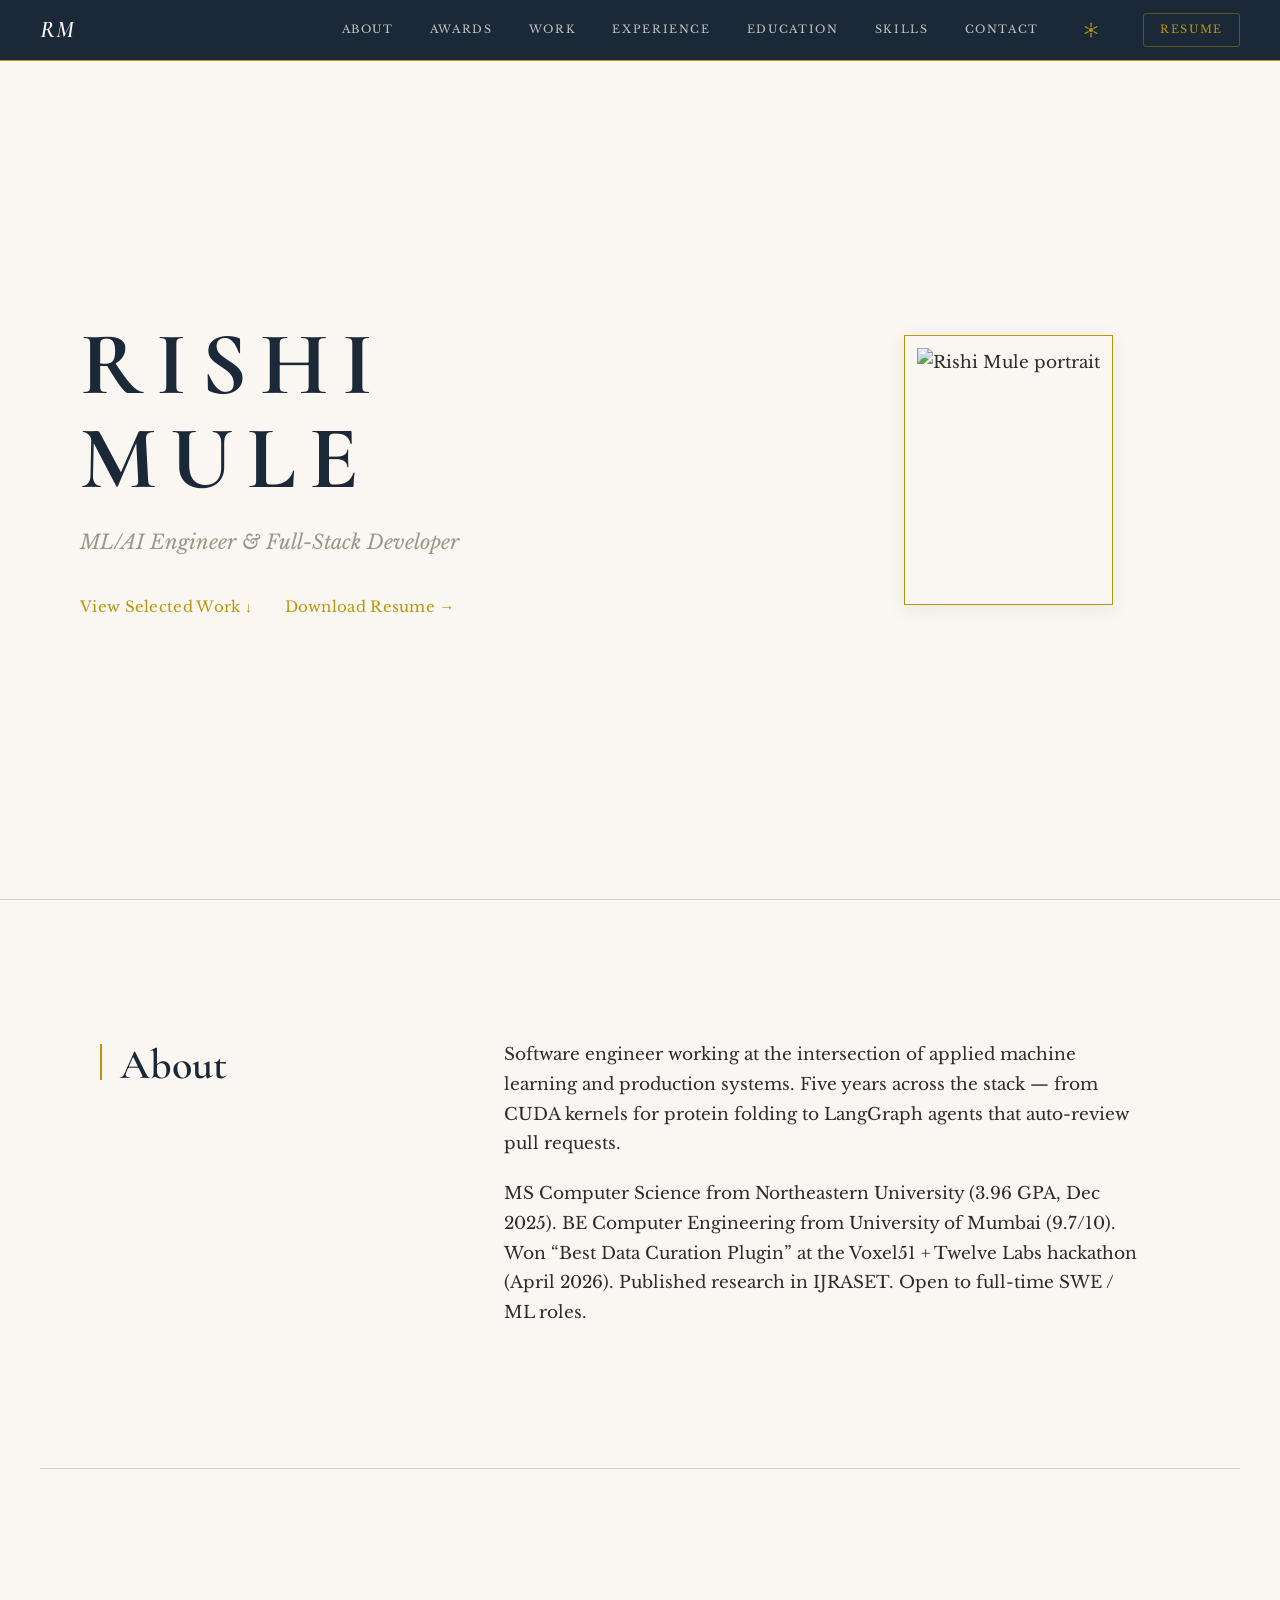
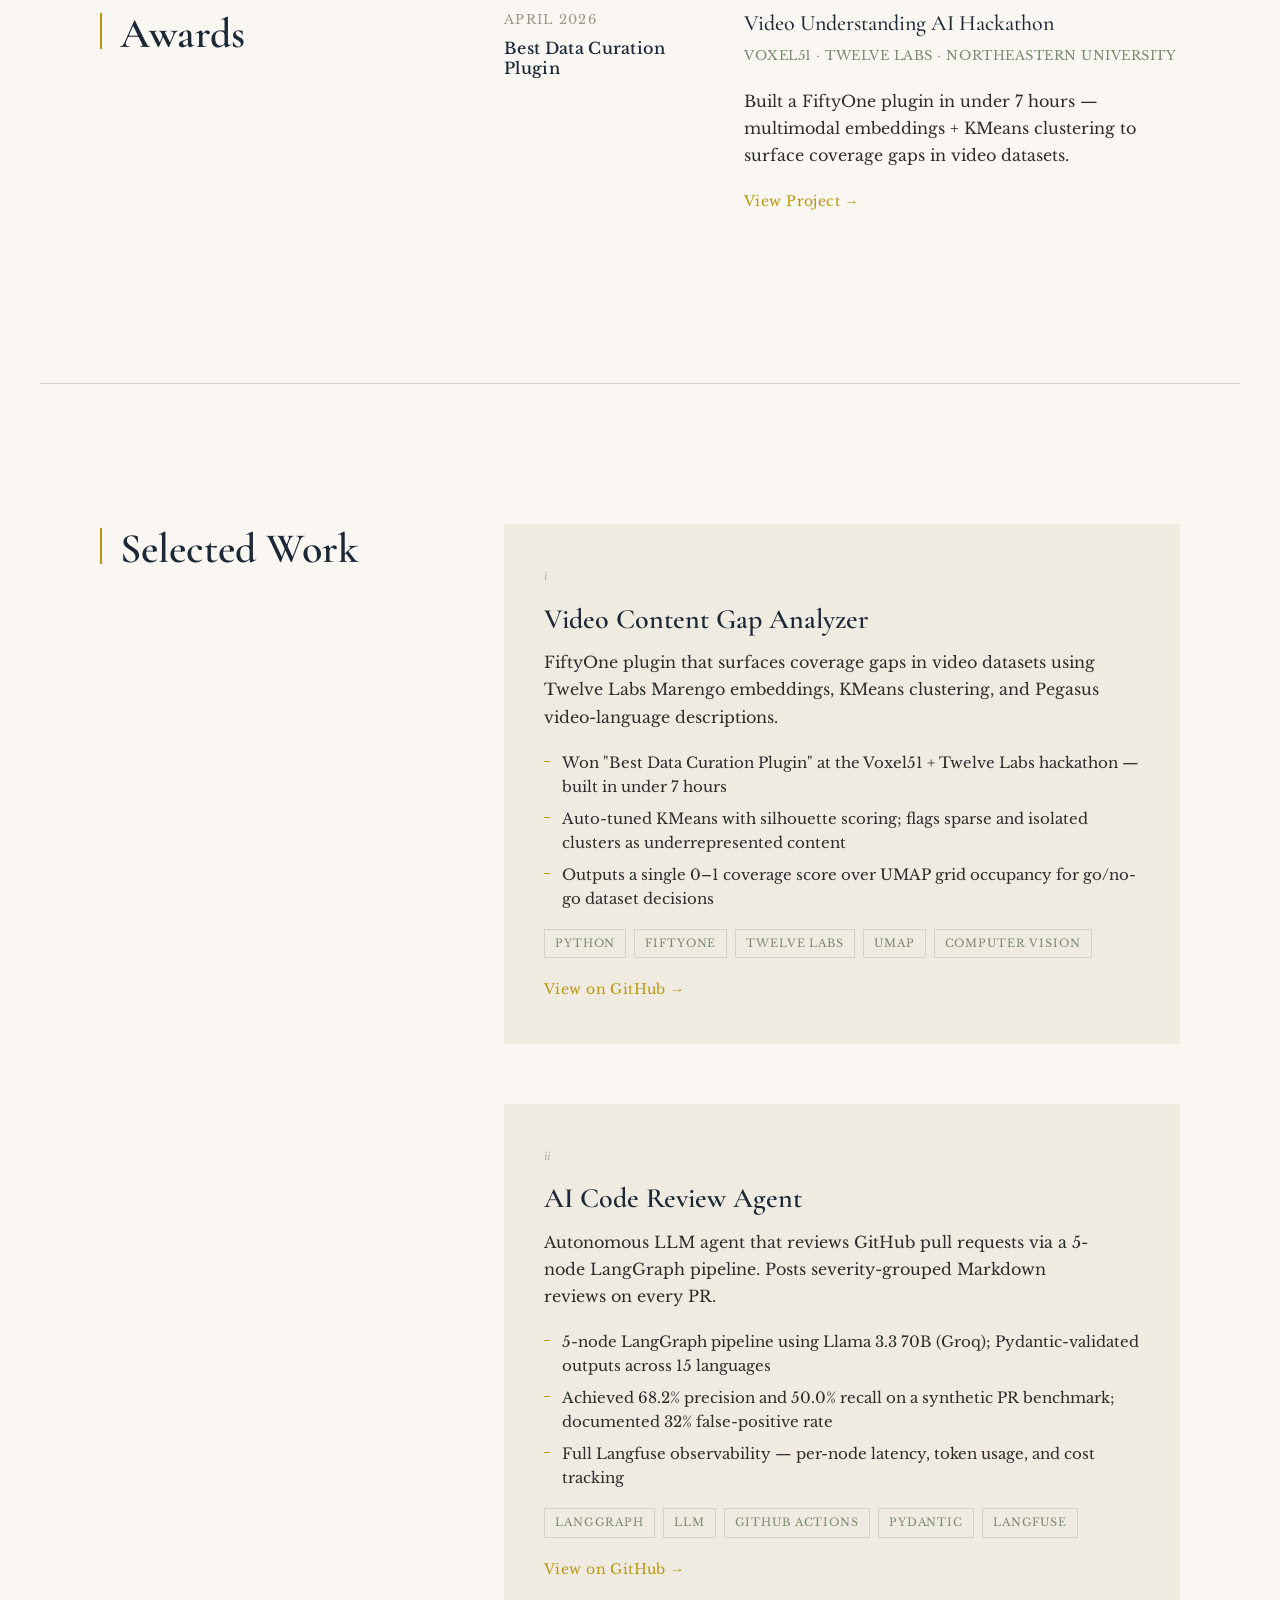
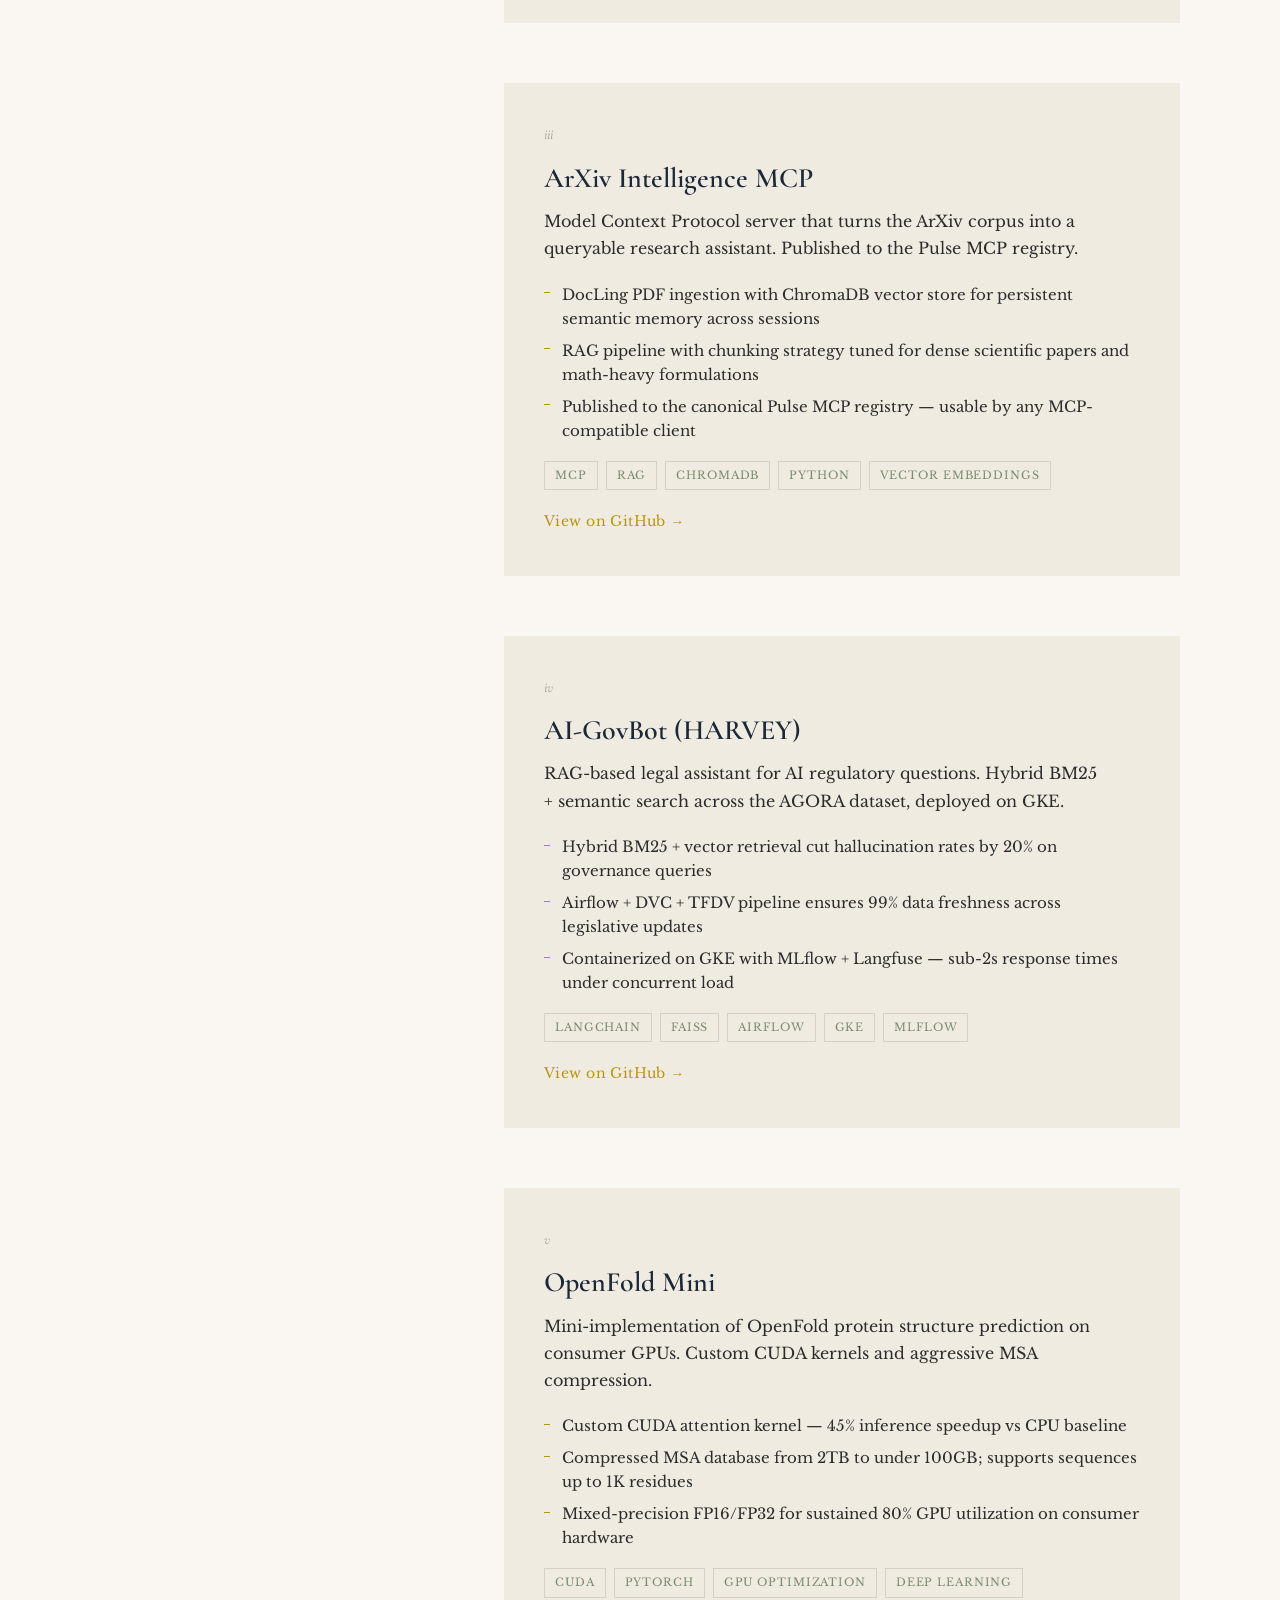
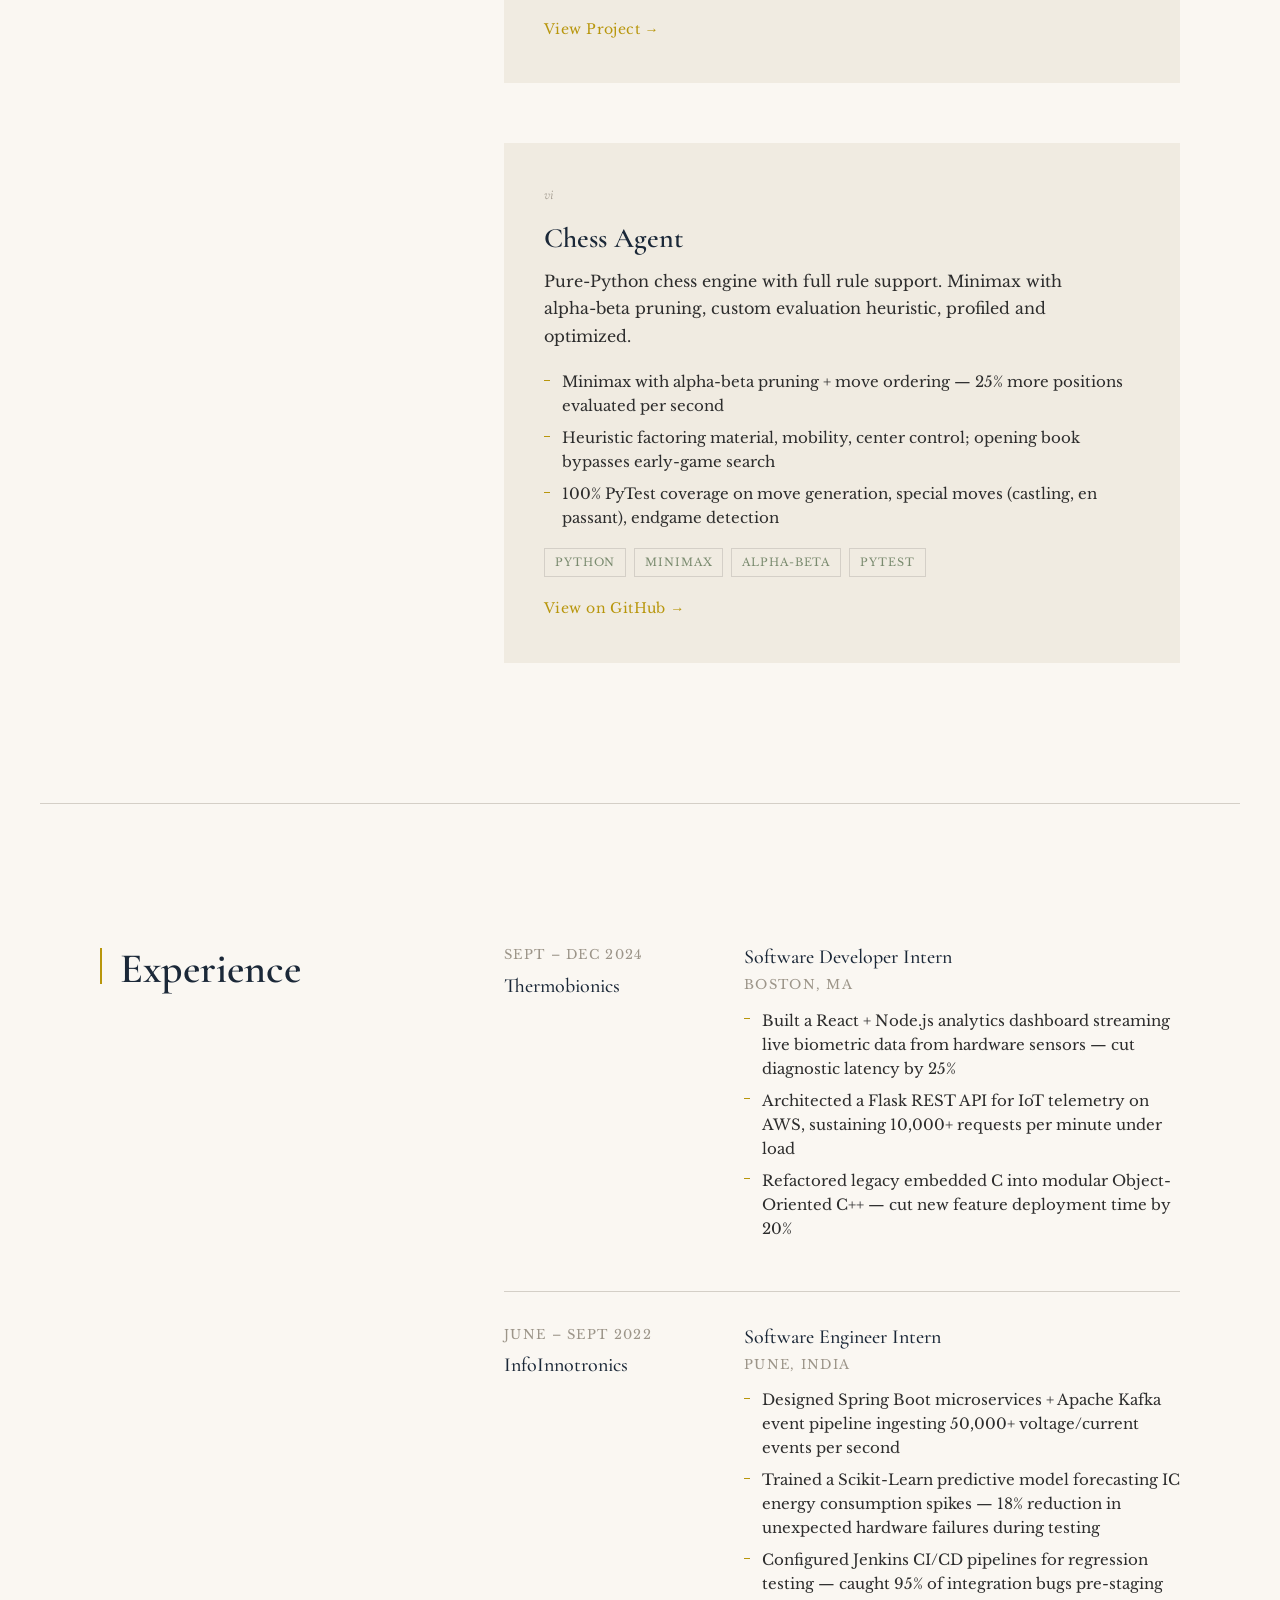
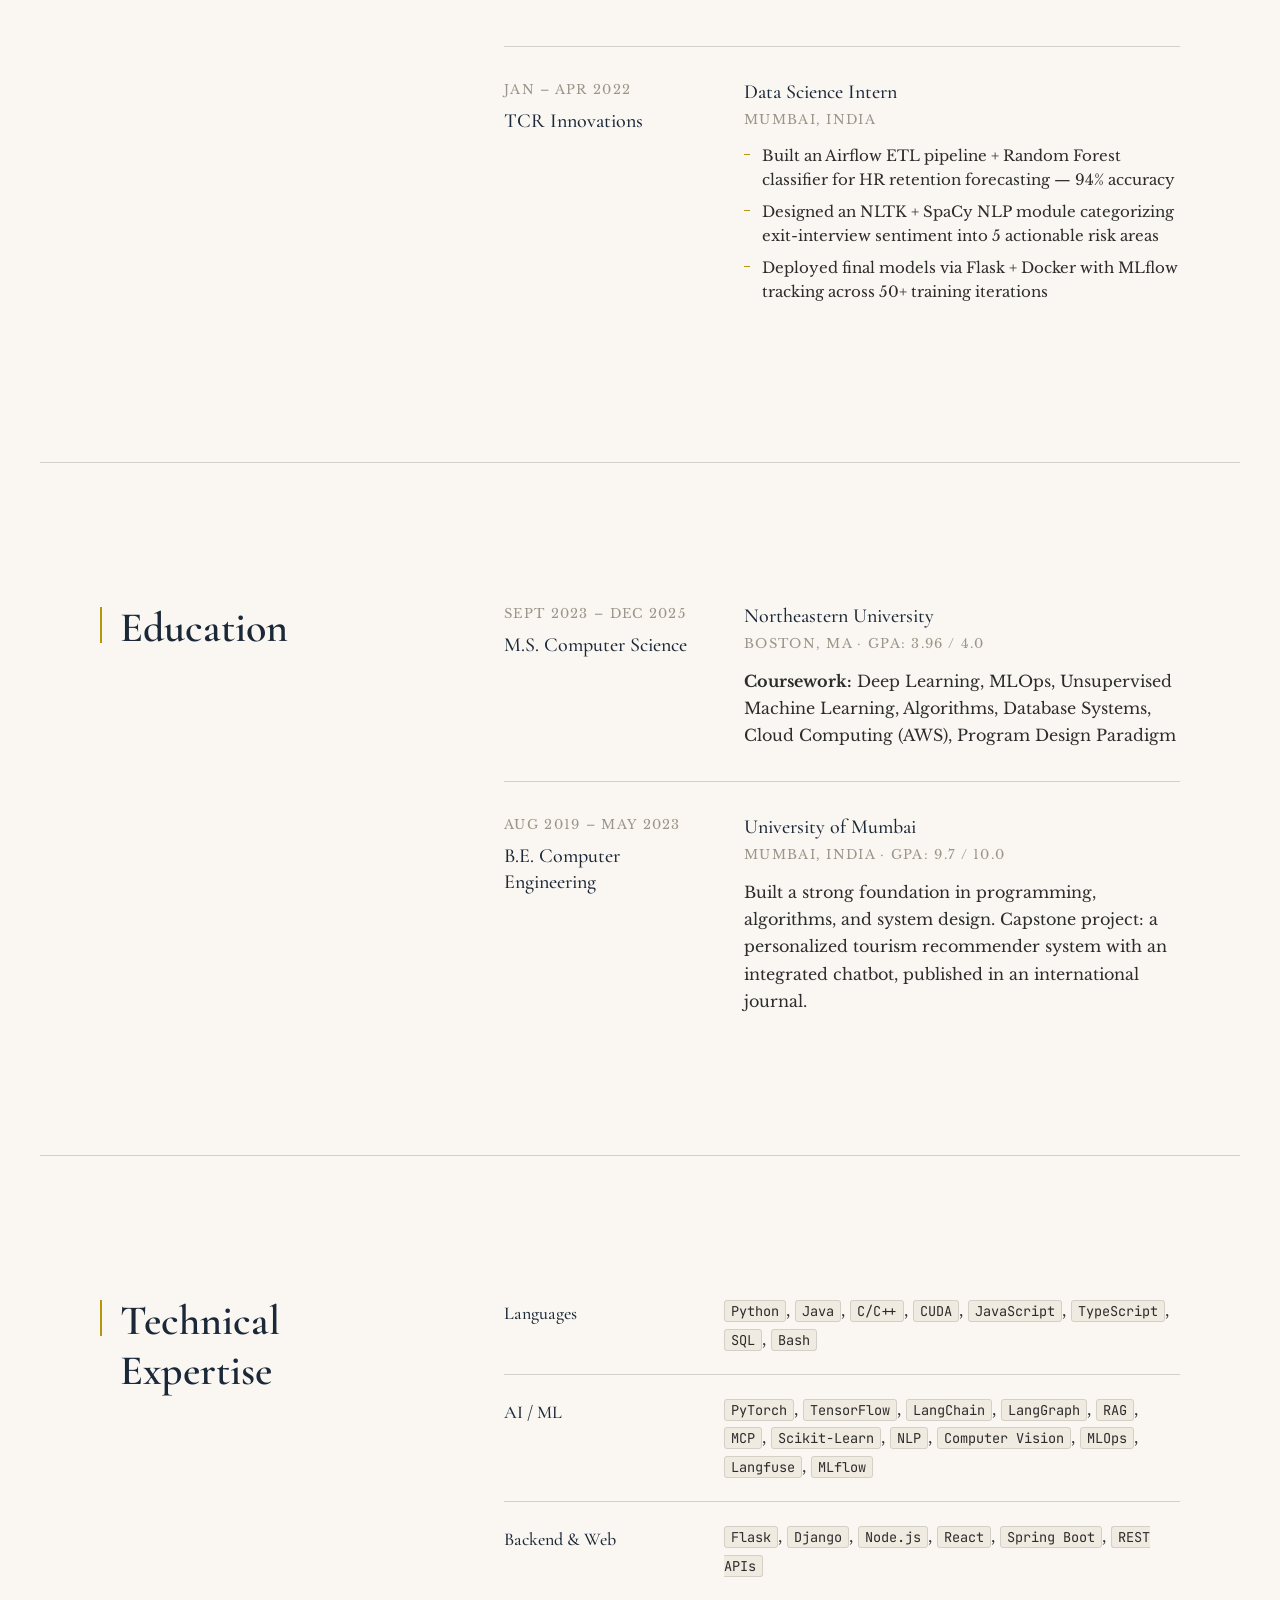
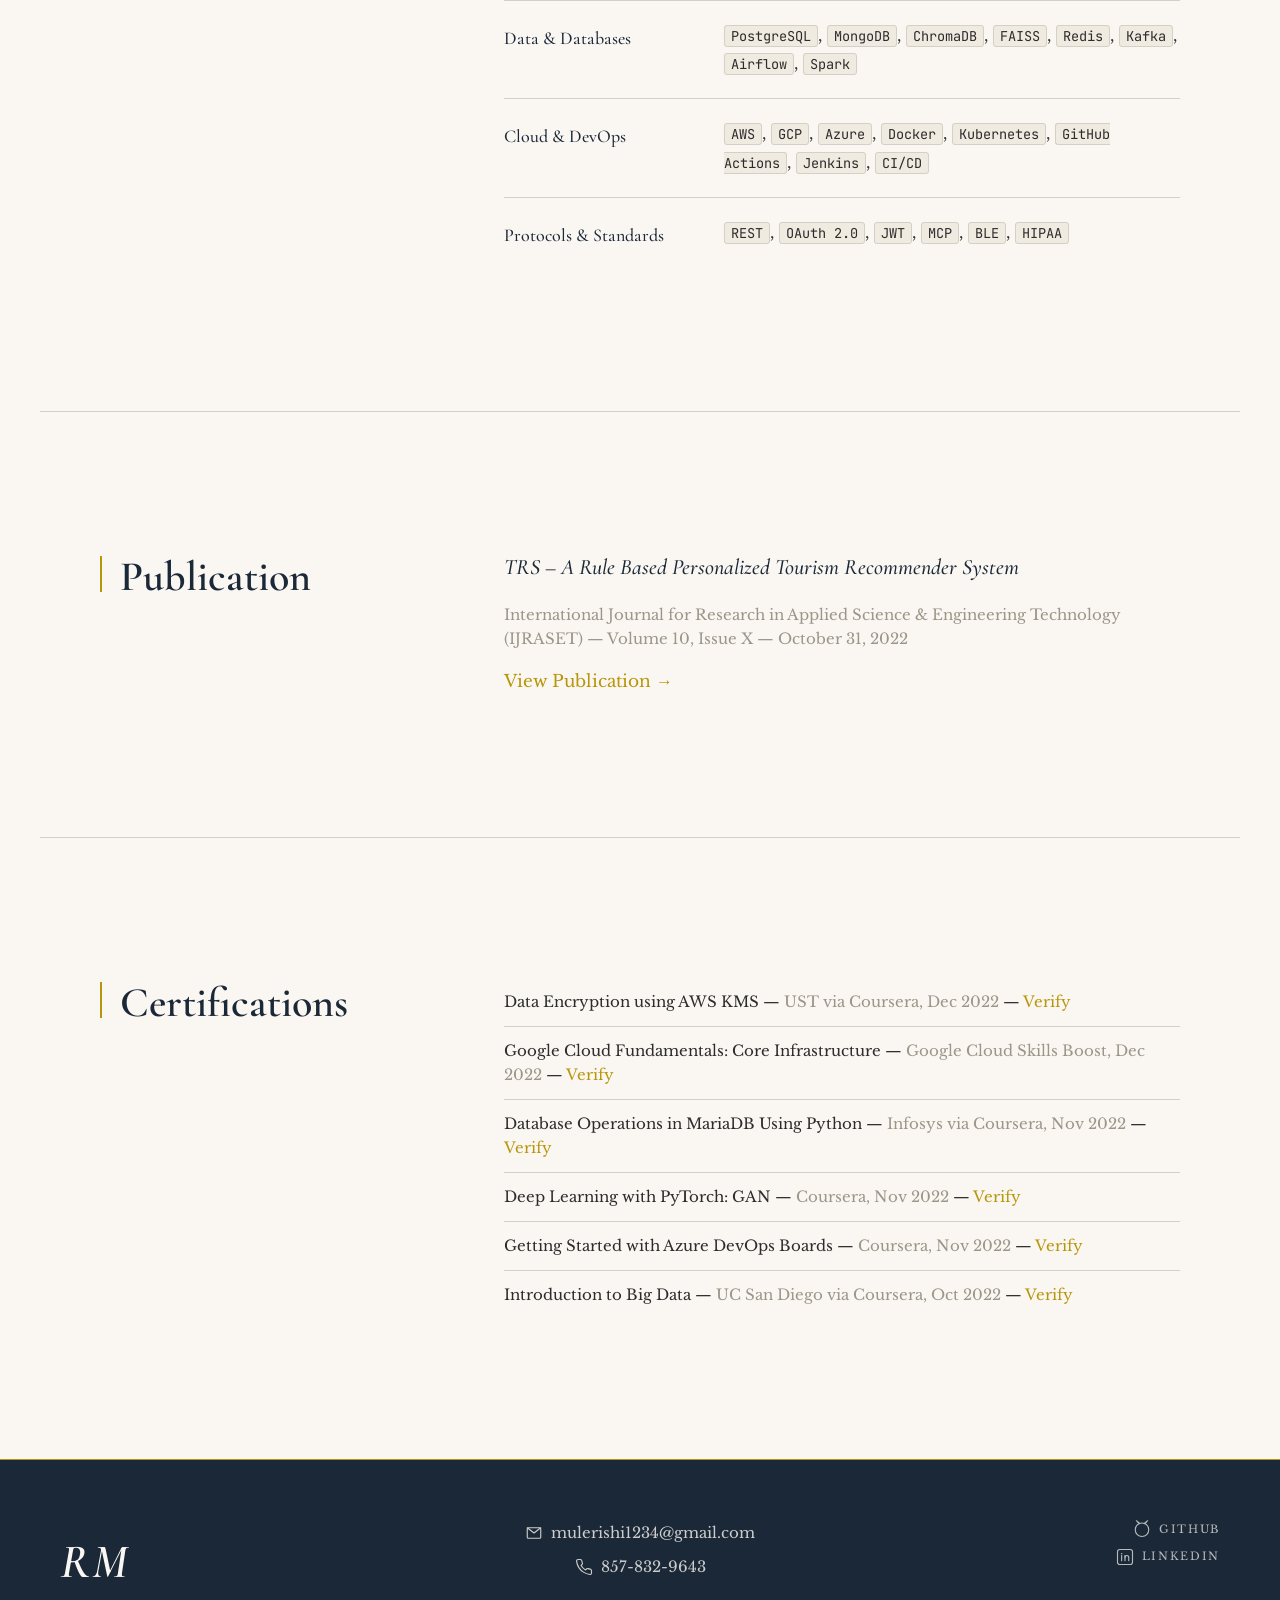
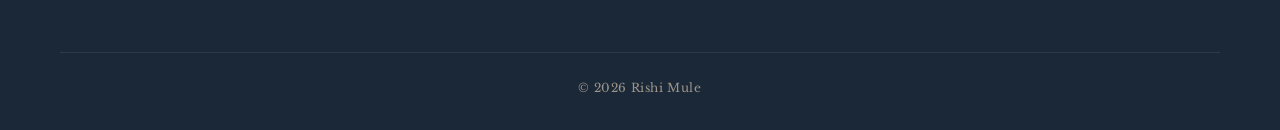
==== index.html @ 1a72f842 "feat(seo): add aria-labelledby and descriptive image alt" ====
<!DOCTYPE html>
<html lang="en">
<head>
  <meta charset="UTF-8">
  <meta name="viewport" content="width=device-width, initial-scale=1.0">
  <title>Rishi Mule — ML/AI Engineer & Full-Stack Developer</title>
  <link rel="canonical" href="https://rishimule.dev/">
  <link rel="icon" type="image/svg+xml" href="assets/images/favicon.svg">
  <meta name="description" content="Portfolio of Rishi Mule — software engineer working at the intersection of applied ML and production systems. Northeastern MSCS. Five years across the stack — CUDA kernels to LangGraph agents.">
  <meta name="author" content="Rishi Mule">
  <meta name="theme-color" content="#1C1A17" media="(prefers-color-scheme: dark)">
  <meta name="theme-color" content="#FAF7F2" media="(prefers-color-scheme: light)">

  <!-- Open Graph -->
  <meta property="og:type" content="profile">
  <meta property="og:site_name" content="Rishi Mule">
  <meta property="og:locale" content="en_US">
  <meta property="og:url" content="https://rishimule.dev/">
  <meta property="og:title" content="Rishi Mule — ML/AI Engineer & Full-Stack Developer">
  <meta property="og:description" content="Software engineer working at the intersection of applied ML and production systems. Northeastern MSCS. Five years across the stack — CUDA kernels to LangGraph agents.">
  <meta property="og:image" content="https://rishimule.dev/assets/images/og-card.png">
  <meta property="og:image:width" content="1200">
  <meta property="og:image:height" content="630">
  <meta property="og:image:alt" content="Rishi Mule — ML/AI Engineer & Full-Stack Developer">
  <meta property="profile:first_name" content="Rishi">
  <meta property="profile:last_name" content="Mule">

  <!-- Twitter -->
  <meta name="twitter:card" content="summary_large_image">
  <meta name="twitter:title" content="Rishi Mule — ML/AI Engineer & Full-Stack Developer">
  <meta name="twitter:description" content="Software engineer working at the intersection of applied ML and production systems. Northeastern MSCS.">
  <meta name="twitter:image" content="https://rishimule.dev/assets/images/og-card.png">
  <link rel="preconnect" href="https://fonts.googleapis.com">
  <link rel="preconnect" href="https://fonts.gstatic.com" crossorigin>
  <script>
    (function() {
      var saved = localStorage.getItem('theme');
      var prefersDark = window.matchMedia('(prefers-color-scheme: dark)').matches;
      var theme = saved || (prefersDark ? 'dark' : 'light');
      document.documentElement.setAttribute('data-theme', theme);
    })();
  </script>
  <link rel="stylesheet" href="assets/css/styles.css">
  <noscript><style>.section-content,.hero-text,.hero-portrait,.footer-contact,.footer-social{opacity:1;transform:none;}</style></noscript>

  <!-- JSON-LD — sync with data/personal.json, data/education.json, data/publications.json on edits -->
  <script type="application/ld+json">
  {
    "@context": "https://schema.org",
    "@graph": [
      {
        "@type": "Person",
        "@id": "https://rishimule.dev/#person",
        "name": "Rishi Mule",
        "givenName": "Rishi",
        "familyName": "Mule",
        "jobTitle": "ML/AI Engineer & Full-Stack Developer",
        "url": "https://rishimule.dev/",
        "image": "https://rishimule.dev/assets/images/profile.png",
        "sameAs": [
          "https://github.com/rishimule",
          "https://www.linkedin.com/in/rishi-mule/"
        ],
        "alumniOf": [
          {
            "@type": "CollegeOrUniversity",
            "name": "Northeastern University",
            "sameAs": "https://www.northeastern.edu/"
          },
          {
            "@type": "CollegeOrUniversity",
            "name": "University of Mumbai",
            "sameAs": "https://mu.ac.in/"
          }
        ],
        "knowsAbout": [
          "Machine Learning",
          "Full-Stack Development",
          "CUDA",
          "LangGraph",
          "Cloud Computing",
          "MLOps",
          "Deep Learning"
        ]
      },
      {
        "@type": "WebSite",
        "@id": "https://rishimule.dev/#website",
        "url": "https://rishimule.dev/",
        "name": "Rishi Mule",
        "author": { "@id": "https://rishimule.dev/#person" },
        "inLanguage": "en-US"
      },
      {
        "@type": "ScholarlyArticle",
        "name": "TRS — A Rule Based Personalized Tourism Recommender System",
        "author": { "@id": "https://rishimule.dev/#person" },
        "datePublished": "2022-10-31",
        "publisher": {
          "@type": "Organization",
          "name": "International Journal for Research in Applied Science & Engineering Technology (IJRASET)"
        },
        "url": "https://doi.org/10.22214/ijraset.2022.47172",
        "sameAs": "https://doi.org/10.22214/ijraset.2022.47172"
      }
    ]
  }
  </script>
</head>
<body>

<!-- Navigation -->
<nav class="nav" id="navbar">
  <div class="nav-inner">
    <a href="#" class="nav-monogram">RM</a>
    <div class="nav-links" id="navLinks">
      <a href="#about">About</a>
      <a href="#awards">Awards</a>
      <a href="#work">Work</a>
      <a href="#experience">Experience</a>
      <a href="#education">Education</a>
      <a href="#skills">Skills</a>
      <a href="#contact">Contact</a>
      <button class="theme-toggle-btn" id="themeToggle" aria-label="Switch to evening theme">
        <svg class="icon-sun" viewBox="0 0 24 24" fill="none" stroke="currentColor" stroke-width="1.5" stroke-linecap="round"><circle cx="12" cy="12" r="2.5" fill="currentColor" stroke="none"/><line x1="12" y1="4" x2="12" y2="8"/><line x1="18.9" y1="8" x2="15.5" y2="10"/><line x1="18.9" y1="16" x2="15.5" y2="14"/><line x1="12" y1="20" x2="12" y2="16"/><line x1="5.1" y1="16" x2="8.5" y2="14"/><line x1="5.1" y1="8" x2="8.5" y2="10"/></svg>
        <svg class="icon-moon" viewBox="0 0 24 24" fill="none" stroke="currentColor" stroke-width="1.5" stroke-linecap="round" stroke-linejoin="round"><path d="M21 12.79A9 9 0 1 1 11.21 3a7 7 0 0 0 9.79 9.79z"/></svg>
      </button>
      <a href="#" class="nav-resume" id="resumeOpen">Resume</a>
    </div>
    <button class="nav-toggle" id="navToggle" aria-label="Toggle menu">Menu</button>
  </div>
</nav>

<!-- Mobile Menu -->
<div class="mobile-menu" id="mobileMenu">
  <button class="theme-toggle-btn mobile-theme-toggle-btn" id="themeToggleMobile" aria-label="Switch to evening theme">
    <svg class="icon-sun" viewBox="0 0 24 24" fill="none" stroke="currentColor" stroke-width="1.5" stroke-linecap="round"><circle cx="12" cy="12" r="2.5" fill="currentColor" stroke="none"/><line x1="12" y1="4" x2="12" y2="8"/><line x1="18.9" y1="8" x2="15.5" y2="10"/><line x1="18.9" y1="16" x2="15.5" y2="14"/><line x1="12" y1="20" x2="12" y2="16"/><line x1="5.1" y1="16" x2="8.5" y2="14"/><line x1="5.1" y1="8" x2="8.5" y2="10"/></svg>
    <svg class="icon-moon" viewBox="0 0 24 24" fill="none" stroke="currentColor" stroke-width="1.5" stroke-linecap="round" stroke-linejoin="round"><path d="M21 12.79A9 9 0 1 1 11.21 3a7 7 0 0 0 9.79 9.79z"/></svg>
  </button>
  <a href="#about">About</a>
  <a href="#awards">Awards</a>
  <a href="#work">Work</a>
  <a href="#experience">Experience</a>
  <a href="#education">Education</a>
  <a href="#skills">Skills</a>
  <a href="#contact">Contact</a>
  <a href="#" id="resumeOpenMobile">Resume</a>
</div>

<!-- Resume Modal -->
<div class="modal-backdrop" id="resumeModal">
  <div class="modal">
    <div class="modal-header">
      <span class="modal-title">Resume</span>
      <button class="modal-close" id="resumeClose" aria-label="Close">&times;</button>
    </div>
    <div class="modal-body">
      <iframe id="resumeIframe" title="Resume"></iframe>
    </div>
    <div class="modal-fallback" id="resumeFallback">
      <p>Resume preview is not available on this device.</p>
    </div>
    <div class="modal-footer" id="resumeFooter">
      <!-- Populated by main.js from data/personal.json -->
    </div>
  </div>
</div>

<noscript>
  <div style="max-width:800px;margin:120px auto 40px;padding:0 40px;font-family:Georgia,serif;">
    <h1>Rishi Mule</h1>
    <p><strong>ML/AI Engineer &amp; Full-Stack Developer</strong></p>
    <p>Software engineer working at the intersection of applied machine learning and production systems. MS Computer Science, Northeastern University.</p>
    <p>
      <a href="mailto:mulerishi1234@gmail.com">Email</a> &middot;
      <a href="https://github.com/rishimule">GitHub</a> &middot;
      <a href="https://www.linkedin.com/in/rishi-mule/">LinkedIn</a> &middot;
      <a href="./assets/Rishi_Mule_Resume.pdf">Resume</a>
    </p>
    <p><em>Enable JavaScript for the full interactive portfolio.</em></p>
  </div>
</noscript>

<main>

  <!-- Hero -->
  <section class="hero" id="hero">
    <div class="hero-text reveal" id="hero-text">
      <!-- SEO fallback — sync with data/personal.json if name/title change. main.js overwrites on hydrate. -->
      <h1>Rishi<br>Mule</h1>
      <p class="hero-subtitle">ML/AI Engineer &amp; Full-Stack Developer</p>
      <div class="hero-links">
        <a href="#work" class="link-gold">View Selected Work &darr;</a>
        <a href="./assets/Rishi_Mule_Resume.pdf" target="_blank" class="link-gold">Download Resume &rarr;</a>
      </div>
    </div>
    <div class="hero-portrait reveal" id="hero-portrait">
      <div class="portrait-frame">
        <img src="assets/images/profile.png" alt="Rishi Mule portrait" width="356" height="475">
      </div>
    </div>
  </section>

  <!-- About -->
  <section class="section" id="about" aria-labelledby="about-heading">
    <div class="section-grid">
      <div class="section-label reveal">
        <h2 id="about-heading">About</h2>
      </div>
      <div class="section-content about-content reveal" id="about-content">
        <!-- SEO fallback — sync with data/personal.json about[] on edit. main.js overwrites on hydrate. -->
        <p>Software engineer working at the intersection of applied machine learning and production systems. Five years across the stack — from CUDA kernels for protein folding to LangGraph agents that auto-review pull requests.</p>
        <p>MS Computer Science from Northeastern University (3.96 GPA, Dec 2025). BE Computer Engineering from University of Mumbai (9.7/10). Won "Best Data Curation Plugin" at the Voxel51 + Twelve Labs hackathon (April 2026). Published research in IJRASET. Open to full-time SWE / ML roles.</p>
      </div>
    </div>
  </section>

  <!-- Awards -->
  <section class="section" id="awards" aria-labelledby="awards-heading">
    <div class="section-grid">
      <div class="section-label reveal">
        <h2 id="awards-heading">Awards</h2>
      </div>
      <div class="section-content reveal" id="awards-content">
        <!-- Populated by main.js from data/awards.json -->
      </div>
    </div>
  </section>

  <!-- Selected Work -->
  <section class="section" id="work" aria-labelledby="work-heading">
    <div class="section-grid">
      <div class="section-label reveal">
        <h2 id="work-heading">Selected Work</h2>
      </div>
      <div class="section-content" id="work-content">
        <!-- Populated by main.js from data/projects.json -->
      </div>
    </div>
  </section>

  <!-- Experience -->
  <section class="section" id="experience" aria-labelledby="experience-heading">
    <div class="section-grid">
      <div class="section-label reveal">
        <h2 id="experience-heading">Experience</h2>
      </div>
      <div class="section-content reveal" id="experience-content">
        <!-- Populated by main.js from data/experience.json -->
      </div>
    </div>
  </section>

  <!-- Education -->
  <section class="section" id="education" aria-labelledby="education-heading">
    <div class="section-grid">
      <div class="section-label reveal">
        <h2 id="education-heading">Education</h2>
      </div>
      <div class="section-content reveal" id="education-content">
        <!-- Populated by main.js from data/education.json -->
      </div>
    </div>
  </section>

  <!-- Technical Expertise -->
  <section class="section" id="skills" aria-labelledby="skills-heading">
    <div class="section-grid">
      <div class="section-label reveal">
        <h2 id="skills-heading">Technical Expertise</h2>
      </div>
      <div class="section-content reveal" id="skills-content">
        <!-- Populated by main.js from data/skills.json -->
      </div>
    </div>
  </section>

  <!-- Publication -->
  <section class="section" id="publication" aria-labelledby="publication-heading">
    <div class="section-grid">
      <div class="section-label reveal">
        <h2 id="publication-heading">Publication</h2>
      </div>
      <div class="section-content reveal" id="publication-content">
        <!-- Populated by main.js from data/publications.json -->
      </div>
    </div>
  </section>

  <!-- Certifications -->
  <section class="section" id="certifications" aria-labelledby="certifications-heading">
    <div class="section-grid">
      <div class="section-label reveal">
        <h2 id="certifications-heading">Certifications</h2>
      </div>
      <div class="section-content reveal" id="certifications-content">
        <!-- Populated by main.js from data/certifications.json -->
      </div>
    </div>
  </section>

</main>

<!-- Footer -->
<footer class="footer" id="contact">
  <div class="footer-inner">
    <div class="footer-monogram">RM</div>
    <div class="footer-contact" id="footer-contact">
      <a href="mailto:mulerishi1234@gmail.com">mulerishi1234@gmail.com</a>
    </div>
    <div class="footer-social" id="footer-social">
      <a href="https://github.com/rishimule" target="_blank" rel="noopener">GitHub</a>
      <a href="https://www.linkedin.com/in/rishi-mule/" target="_blank" rel="noopener">LinkedIn</a>
    </div>
  </div>
  <div class="footer-copyright">&copy; 2026 Rishi Mule</div>
</footer>

<script src="assets/js/main.js"></script>
</body>
</html>
---- assets/css/styles.css ----
/* ============================================================
   style.css — Editorial Portfolio
   ============================================================ */

@import url('https://fonts.googleapis.com/css2?family=Cormorant+Garamond:ital,wght@0,400;0,500;0,600;0,700;1,400;1,500;1,600;1,700&family=Libre+Baskerville:ital,wght@0,400;0,700;1,400&family=JetBrains+Mono:wght@400&display=swap');

/* --- Font Stack --- */
:root {
  --font-display: 'Cormorant Garamond', 'Georgia', serif;
  --font-body:    'Libre Baskerville', 'Georgia', serif;
  --font-mono:    'JetBrains Mono', 'Courier New', monospace;
}

/* --- Theme: Light (Default) --- */
[data-theme="light"], :root {
  --bg-primary:            #FAF7F2;
  --bg-secondary:          #F0EBE1;
  --bg-elevated:           #FFFFFF;
  --bg-secondary-hover:    #ebe5d9;
  --text-primary:          #2C2C2C;
  --text-heading:          #1B2838;
  --text-secondary:        #9C9589;
  --accent-gold:           #B8960C;
  --accent-burgundy:       #6B1D2A;
  --accent-sage:           #7A8B6F;
  --border:                #D4CFC7;
  --shadow:                rgba(27, 40, 56, 0.08);
  --nav-bg:                #1B2838;
  --nav-bg-scrolled:       rgba(27, 40, 56, 0.92);
  --nav-text:              #FAF7F2;
  --footer-bg:             #1B2838;
  --footer-text:           #FAF7F2;
  --code-bg:               #F0EBE1;
  --code-border:           #D4CFC7;
  --modal-backdrop:        rgba(27, 40, 56, 0.6);
  --modal-bg:              #FFFFFF;
  --photo-border:          #B8960C;
  --nav-resume-border:     rgba(184, 150, 12, 0.4);
  --nav-resume-hover-bg:   rgba(184, 150, 12, 0.1);
}

/* --- Theme: Dark ("Private Library") --- */
[data-theme="dark"] {
  --bg-primary:            #1C1A17;
  --bg-secondary:          #252220;
  --bg-elevated:           #2E2B27;
  --bg-secondary-hover:    #2E2B27;
  --text-primary:          #E8E2D6;
  --text-heading:          #F0EBE1;
  --text-secondary:        #8A8078;
  --accent-gold:           #D4AD2B;
  --accent-burgundy:       #9B3344;
  --accent-sage:           #8FA17E;
  --border:                #3D3832;
  --shadow:                rgba(0, 0, 0, 0.25);
  --nav-bg:                #141210;
  --nav-bg-scrolled:       rgba(20, 18, 16, 0.92);
  --nav-text:              #E8E2D6;
  --footer-bg:             #141210;
  --footer-text:           #E8E2D6;
  --code-bg:               #252220;
  --code-border:           #3D3832;
  --modal-backdrop:        rgba(0, 0, 0, 0.7);
  --modal-bg:              #2E2B27;
  --photo-border:          #D4AD2B;
  --nav-resume-border:     rgba(212, 173, 43, 0.4);
  --nav-resume-hover-bg:   rgba(212, 173, 43, 0.1);
}

/* --- Theme Transition (applied during switch only) --- */
html.theme-transitioning,
html.theme-transitioning *:where(:not(.reveal), .visible),
html.theme-transitioning *::before,
html.theme-transitioning *::after {
  transition:
    background-color 0.5s cubic-bezier(0.25, 0.1, 0.25, 1),
    color 0.4s cubic-bezier(0.25, 0.1, 0.25, 1),
    border-color 0.4s cubic-bezier(0.25, 0.1, 0.25, 1),
    box-shadow 0.4s cubic-bezier(0.25, 0.1, 0.25, 1) !important;
}

/* --- Reset --- */
*, *::before, *::after { box-sizing: border-box; }

html {
  scroll-behavior: smooth;
  -webkit-text-size-adjust: 100%;
}

body {
  margin: 0;
  padding: 0;
  font-family: var(--font-body);
  font-size: 17px;
  line-height: 1.75;
  color: var(--text-primary);
  background-color: var(--bg-primary);
  -webkit-font-smoothing: antialiased;
  -moz-osx-font-smoothing: grayscale;
}

img { max-width: 100%; height: auto; display: block; }
a { color: inherit; text-decoration: none; }
ul, ol { list-style: none; padding: 0; margin: 0; }
h1, h2, h3, h4, p { margin: 0; }

/* --- Typography --- */
h1 {
  font-family: var(--font-display);
  font-weight: 700;
  text-transform: uppercase;
  letter-spacing: 0.15em;
  color: var(--text-heading);
  line-height: 1.05;
}

h2 {
  font-family: var(--font-display);
  font-weight: 600;
  font-size: clamp(32px, 4vw, 42px);
  color: var(--text-heading);
  line-height: 1.2;
}

h3 {
  font-family: var(--font-display);
  font-weight: 500;
  font-size: clamp(20px, 2.5vw, 26px);
  color: var(--text-heading);
  line-height: 1.3;
}

code {
  font-family: var(--font-mono);
  font-size: 0.85em;
  background: var(--code-bg);
  border: 1px solid var(--code-border);
  padding: 1px 6px;
  border-radius: 3px;
}

.meta {
  font-family: var(--font-body);
  font-size: 13px;
  text-transform: uppercase;
  letter-spacing: 0.1em;
  color: var(--text-secondary);
}

/* --- Links with animated underline --- */
.link-gold {
  color: var(--accent-gold);
  position: relative;
  display: inline-block;
}

.link-gold::after {
  content: '';
  position: absolute;
  bottom: -2px;
  left: 0;
  width: 0;
  height: 1px;
  background: var(--accent-gold);
  transition: width 0.3s ease;
}

.link-gold:hover::after {
  width: 100%;
}

/* ============================================================
   Navigation
   ============================================================ */
.nav {
  position: fixed;
  top: 0;
  left: 0;
  right: 0;
  z-index: 100;
  background: var(--nav-bg);
  border-bottom: 1px solid var(--accent-gold);
  transition: background 0.3s ease;
}

.nav.scrolled {
  background: var(--nav-bg-scrolled);
  backdrop-filter: blur(8px);
  -webkit-backdrop-filter: blur(8px);
}

.nav-inner {
  max-width: 1280px;
  margin: 0 auto;
  padding: 0 40px;
  height: 60px;
  display: flex;
  align-items: center;
  justify-content: space-between;
}

.nav-monogram {
  font-family: var(--font-display);
  font-style: italic;
  font-weight: 600;
  font-size: 24px;
  color: var(--nav-text);
  letter-spacing: 0.05em;
}

.nav-links {
  display: flex;
  align-items: center;
  gap: 36px;
}

.nav-links a {
  font-family: var(--font-body);
  font-size: 11px;
  text-transform: uppercase;
  letter-spacing: 0.15em;
  color: var(--nav-text);
  opacity: 0.75;
  transition: opacity 0.3s ease, color 0.3s ease;
  position: relative;
}

.nav-links a::after {
  content: '';
  position: absolute;
  bottom: -4px;
  left: 0;
  width: 0;
  height: 1px;
  background: var(--accent-gold);
  transition: width 0.3s ease;
}

.nav-links a:hover,
.nav-links a.active {
  opacity: 1;
  color: var(--accent-gold);
}

.nav-links a.active::after {
  width: 100%;
}

.nav-resume {
  color: var(--accent-gold) !important;
  opacity: 1 !important;
  border: 1px solid var(--nav-resume-border);
  padding: 6px 16px;
  border-radius: 3px;
  transition: background 0.3s ease, border-color 0.3s ease;
}

.nav-resume:hover {
  background: var(--nav-resume-hover-bg);
  border-color: var(--accent-gold);
}

.nav-resume::after { display: none; }

/* Mobile menu toggle */
.nav-toggle {
  display: none;
  background: none;
  border: none;
  cursor: pointer;
  padding: 8px;
  color: var(--nav-text);
  font-family: var(--font-body);
  font-size: 11px;
  text-transform: uppercase;
  letter-spacing: 0.15em;
}

.mobile-menu {
  display: none;
  position: fixed;
  top: 60px;
  left: 0;
  right: 0;
  z-index: 99;
  background: var(--nav-bg);
  border-bottom: 1px solid var(--accent-gold);
  padding: 24px 40px 32px;
  transform: translateY(-100%);
  opacity: 0;
  transition: transform 0.4s ease, opacity 0.4s ease;
  pointer-events: none;
}

.mobile-menu.open {
  transform: translateY(0);
  opacity: 1;
  pointer-events: auto;
}

.mobile-menu a {
  display: block;
  font-family: var(--font-body);
  font-size: 13px;
  text-transform: uppercase;
  letter-spacing: 0.12em;
  color: var(--nav-text);
  opacity: 0.8;
  padding: 12px 0;
  border-bottom: 1px solid rgba(255, 255, 255, 0.06);
  transition: color 0.3s ease, opacity 0.3s ease;
}

.mobile-menu a:last-child { border-bottom: none; }
.mobile-menu a:hover { color: var(--accent-gold); opacity: 1; }

/* ============================================================
   Theme Toggle — Icon Button
   ============================================================ */
.theme-toggle-btn {
  background: none;
  border: none;
  cursor: pointer;
  padding: 6px;
  color: var(--accent-gold);
  display: flex;
  align-items: center;
  justify-content: center;
  position: relative;
  width: 32px;
  height: 32px;
  transition: opacity 0.2s ease;
}

.theme-toggle-btn:hover {
  opacity: 0.75;
}

.theme-toggle-btn svg {
  width: 20px;
  height: 20px;
  position: absolute;
  transition: opacity 0.3s ease;
}

/* Light theme: show sun, hide flame */
.theme-toggle-btn .icon-sun { opacity: 1; }
.theme-toggle-btn .icon-moon { opacity: 0; }

[data-theme="dark"] .theme-toggle-btn .icon-sun { opacity: 0; }
[data-theme="dark"] .theme-toggle-btn .icon-moon { opacity: 1; }

.mobile-theme-toggle-btn {
  padding: 12px 6px;
  border-bottom: 1px solid rgba(255, 255, 255, 0.06);
  margin-bottom: 4px;
  width: 32px;
  height: auto;
}

/* ============================================================
   Hero
   ============================================================ */
.hero {
  min-height: 100vh;
  display: grid;
  grid-template-columns: 55% 45%;
  align-items: center;
  padding: 120px 80px 80px;
  max-width: 1400px;
  margin: 0 auto;
  gap: 60px;
  border-bottom: 1px solid var(--border);
}

.hero-text h1 {
  font-size: clamp(48px, 7vw, 92px);
  margin-bottom: 20px;
}

.hero-subtitle {
  font-family: var(--font-body);
  font-style: italic;
  font-size: 20px;
  color: var(--text-secondary);
  margin-bottom: 36px;
  line-height: 1.6;
}

.hero-links {
  display: flex;
  gap: 32px;
}

.hero-links .link-gold {
  font-size: 15px;
  letter-spacing: 0.02em;
}

/* Gallery-framed portrait */
.hero-portrait {
  display: flex;
  justify-content: center;
  align-items: center;
}

.portrait-frame {
  padding: 12px;
  border: 1px solid var(--photo-border);
  box-shadow: 0 4px 20px var(--shadow);
  max-width: 380px;
}

[data-theme="dark"] .portrait-frame {
  background: var(--bg-secondary);
}

.portrait-frame img {
  width: 100%;
  aspect-ratio: 3 / 4;
  object-fit: cover;
  display: block;
}

/* ============================================================
   Section Grid — Editorial Two-Column
   ============================================================ */
.section {
  max-width: 1200px;
  margin: 0 auto;
  padding: 140px 60px;
  border-bottom: 1px solid var(--border);
}

.section:last-of-type {
  border-bottom: none;
}

.section-grid {
  display: grid;
  grid-template-columns: 30% 1fr;
  gap: 40px 80px;
}

.section-label {
  position: relative;
  padding-left: 20px;
}

.section-label::before {
  content: '';
  position: absolute;
  left: 0;
  top: 4px;
  width: 2px;
  height: 36px;
  background: var(--accent-gold);
}

.section-label h2 {
  position: sticky;
  top: 100px;
}

.section-content p + p {
  margin-top: 20px;
}

/* ============================================================
   About
   ============================================================ */
.about-content p {
  max-width: 640px;
}

/* ============================================================
   Experience & Education — Entry Rows
   ============================================================ */
.entry-row {
  display: grid;
  grid-template-columns: 200px 1fr;
  gap: 24px 40px;
  padding: 32px 0;
  border-bottom: 1px solid var(--border);
}

.entry-row:last-child {
  border-bottom: none;
  padding-bottom: 0;
}

.entry-row:first-child {
  padding-top: 0;
}

.entry-meta .meta {
  display: block;
  margin-bottom: 6px;
}

.entry-meta h3 {
  font-size: 20px;
  margin-top: 4px;
}

.entry-detail h3 {
  font-size: 20px;
  margin-bottom: 4px;
}

.entry-detail .meta {
  display: block;
  margin-bottom: 12px;
}

.entry-detail p {
  font-size: 16px;
  line-height: 1.7;
}

.coursework {
  margin-top: 12px;
  font-size: 15px;
  color: var(--text-primary);
}

.coursework strong {
  font-weight: 700;
}

/* ============================================================
   Selected Work — Magazine Layout
   ============================================================ */
.projects-container {
  display: flex;
  flex-direction: column;
  gap: 60px;
}

.project-featured {
  display: block;
  padding: 40px;
  background: var(--bg-secondary);
  transition: background 0.4s ease;
}

.project-featured:hover {
  background: var(--bg-secondary-hover);
}

.project-pair {
  display: grid;
  grid-template-columns: 1fr 1fr;
  gap: 40px;
}

.project-card {
  padding: 32px;
  border: 1px solid var(--border);
  transition: background 0.4s ease, border-color 0.3s ease;
}

.project-card:hover {
  background: var(--bg-secondary);
  border-color: var(--accent-gold);
}

.project-number {
  font-family: var(--font-display);
  font-style: italic;
  font-size: 14px;
  color: var(--text-secondary);
  margin-bottom: 12px;
}

.project-title {
  font-family: var(--font-display);
  font-weight: 600;
  font-size: clamp(22px, 2.5vw, 28px);
  color: var(--text-heading);
  margin-bottom: 12px;
  line-height: 1.3;
}

.project-title a {
  color: inherit;
  transition: color 0.3s ease;
}

.project-title a:hover {
  color: var(--accent-gold);
}

.project-desc {
  font-size: 16px;
  line-height: 1.7;
  margin-bottom: 20px;
  max-width: 560px;
}

.project-tags {
  display: flex;
  flex-wrap: wrap;
  gap: 8px;
  margin-bottom: 16px;
}

.project-tag {
  font-family: var(--font-body);
  font-size: 11px;
  text-transform: uppercase;
  letter-spacing: 0.08em;
  color: var(--accent-sage);
  border: 1px solid var(--border);
  padding: 4px 10px;
}

.project-link {
  color: var(--accent-gold);
  font-size: 14px;
  letter-spacing: 0.03em;
  display: inline-block;
  position: relative;
}

.project-link::after {
  content: '';
  position: absolute;
  bottom: -2px;
  left: 0;
  width: 0;
  height: 1px;
  background: var(--accent-gold);
  transition: width 0.3s ease;
}

.project-link:hover::after {
  width: 100%;
}

/* ============================================================
   Technical Expertise — Flowing Lists
   ============================================================ */
.skill-row {
  display: grid;
  grid-template-columns: 180px 1fr;
  gap: 20px 40px;
  padding: 20px 0;
  border-bottom: 1px solid var(--border);
}

.skill-row:last-child {
  border-bottom: none;
}

.skill-row:first-child {
  padding-top: 0;
}

.skill-category {
  font-family: var(--font-display);
  font-weight: 500;
  font-size: 18px;
  color: var(--text-heading);
  padding-top: 2px;
}

.skill-list {
  font-size: 16px;
  line-height: 1.8;
}

/* ============================================================
   Publication — Citation Style
   ============================================================ */
.citation {
  max-width: 640px;
}

.citation-title {
  font-family: var(--font-display);
  font-style: italic;
  font-weight: 500;
  font-size: 22px;
  color: var(--text-heading);
  line-height: 1.4;
  margin-bottom: 12px;
}

.citation-journal {
  font-size: 15px;
  color: var(--text-secondary);
  line-height: 1.6;
  margin-bottom: 16px;
}

/* ============================================================
   Certifications — Bibliography List
   ============================================================ */
.cert-list li {
  padding: 12px 0;
  border-bottom: 1px solid var(--border);
  font-size: 15px;
  line-height: 1.6;
}

.cert-list li:last-child {
  border-bottom: none;
}

.cert-name {
  color: var(--text-primary);
}

.cert-provider {
  color: var(--text-secondary);
}

.cert-link {
  color: var(--accent-gold);
  position: relative;
}

.cert-link::after {
  content: '';
  position: absolute;
  bottom: -1px;
  left: 0;
  width: 0;
  height: 1px;
  background: var(--accent-gold);
  transition: width 0.3s ease;
}

.cert-link:hover::after {
  width: 100%;
}

/* ============================================================
   Footer
   ============================================================ */
.footer {
  background: var(--footer-bg);
  border-top: 1px solid var(--accent-gold);
  padding: 60px 60px 32px;
  color: var(--footer-text);
}

.footer-inner {
  max-width: 1200px;
  margin: 0 auto;
  display: grid;
  grid-template-columns: 1fr 1fr 1fr;
  gap: 40px;
  align-items: start;
}

.footer-monogram {
  font-family: var(--font-display);
  font-style: italic;
  font-weight: 600;
  font-size: 48px;
  color: var(--footer-text);
  letter-spacing: 0.05em;
}

.footer-contact {
  display: flex;
  flex-direction: column;
  align-items: center;
  gap: 8px;
}

.footer-contact a {
  display: inline-flex;
  align-items: center;
  gap: 8px;
  font-family: var(--font-body);
  font-size: 15px;
  color: var(--footer-text);
  opacity: 0.8;
  transition: color 0.3s ease, opacity 0.3s ease;
}

.footer-contact a:hover {
  opacity: 1;
  color: var(--accent-gold);
}

.footer-social {
  display: flex;
  flex-direction: column;
  align-items: flex-end;
  gap: 8px;
}

.footer-social a {
  display: inline-flex;
  align-items: center;
  gap: 8px;
  font-family: var(--font-body);
  font-size: 11px;
  text-transform: uppercase;
  letter-spacing: 0.15em;
  color: var(--footer-text);
  opacity: 0.7;
  transition: color 0.3s ease, opacity 0.3s ease;
}

.footer-social a:hover {
  opacity: 1;
  color: var(--accent-gold);
}

/* Footer inline SVG icons */
.social-icon,
.contact-icon {
  width: 18px;
  height: 18px;
  flex-shrink: 0;
}

.footer-copyright {
  max-width: 1200px;
  margin: 48px auto 0;
  padding-top: 24px;
  border-top: 1px solid rgba(255, 255, 255, 0.08);
  text-align: center;
  font-size: 12px;
  color: var(--text-secondary);
  letter-spacing: 0.05em;
}

/* ============================================================
   Resume Modal
   ============================================================ */
.modal-backdrop {
  position: fixed;
  inset: 0;
  z-index: 200;
  background: var(--modal-backdrop);
  backdrop-filter: blur(4px);
  -webkit-backdrop-filter: blur(4px);
  display: flex;
  align-items: center;
  justify-content: center;
  opacity: 0;
  pointer-events: none;
  transition: opacity 0.3s ease;
}

.modal-backdrop.open {
  opacity: 1;
  pointer-events: auto;
}

.modal {
  background: var(--modal-bg);
  width: 90vw;
  max-width: 900px;
  height: 85vh;
  position: relative;
  display: flex;
  flex-direction: column;
  box-shadow: 0 8px 40px var(--shadow);
  transform: translateY(12px);
  transition: transform 0.3s ease;
}

.modal-backdrop.open .modal {
  transform: translateY(0);
}

.modal-header {
  display: flex;
  align-items: center;
  justify-content: space-between;
  padding: 16px 24px;
  border-bottom: 1px solid var(--border);
}

.modal-title {
  font-family: var(--font-display);
  font-weight: 600;
  font-size: 20px;
  color: var(--text-heading);
}

.modal-close {
  background: none;
  border: none;
  font-size: 24px;
  color: var(--text-primary);
  cursor: pointer;
  padding: 4px 8px;
  line-height: 1;
  transition: color 0.2s ease;
}

.modal-close:hover {
  color: var(--accent-gold);
}

.modal-body {
  flex: 1;
  overflow: hidden;
}

.modal-body iframe {
  width: 100%;
  height: 100%;
  border: none;
}

.modal-footer {
  display: flex;
  gap: 12px;
  padding: 16px 24px;
  border-top: 1px solid var(--border);
}

.btn-modal {
  font-family: var(--font-body);
  font-size: 13px;
  letter-spacing: 0.05em;
  padding: 10px 20px;
  border: 1px solid var(--border);
  background: none;
  color: var(--text-primary);
  cursor: pointer;
  transition: border-color 0.3s ease, color 0.3s ease;
  text-decoration: none;
  display: inline-block;
}

.btn-modal:hover {
  border-color: var(--accent-gold);
  color: var(--accent-gold);
}

.btn-modal-primary {
  background: var(--nav-bg);
  color: var(--nav-text);
  border-color: var(--nav-bg);
}

.btn-modal-primary:hover {
  background: var(--accent-gold);
  border-color: var(--accent-gold);
  color: #fff;
}

/* Mobile resume fallback */
.modal-fallback {
  display: none;
  padding: 40px 24px;
  text-align: center;
}

.modal-fallback p {
  margin-bottom: 20px;
  color: var(--text-secondary);
}

/* ============================================================
   Loading State — prevent layout jump while JSON loads
   ============================================================ */
.section-content:empty {
  min-height: 120px;
}

#hero-text:empty,
#hero-portrait:empty {
  min-height: 200px;
}

/* ============================================================
   Reveal Animations
   ============================================================ */
.reveal {
  opacity: 0;
  transform: translateY(15px);
  transition: opacity 0.7s cubic-bezier(0.25, 0.1, 0.25, 1),
              transform 0.7s cubic-bezier(0.25, 0.1, 0.25, 1);
}

.reveal.visible {
  opacity: 1;
  transform: translateY(0);
}

/* ============================================================
   Responsive — 1200px
   ============================================================ */
@media (max-width: 1200px) {
  .hero {
    padding: 120px 48px 60px;
    gap: 40px;
  }

  .section {
    padding: 100px 40px;
  }

  .nav-inner {
    padding: 0 28px;
  }

  .nav-links {
    gap: 24px;
  }
}

/* ============================================================
   Responsive — 900px (Nav tightening)
   ============================================================ */
@media (max-width: 900px) {
  .nav-links {
    gap: 16px;
  }
}

/* ============================================================
   Responsive — 768px (Tablet)
   ============================================================ */
@media (max-width: 768px) {
  .nav-links { display: none; }
  .nav-toggle { display: block; }
  .mobile-menu { display: block; }

  .hero {
    grid-template-columns: 1fr;
    min-height: auto;
    padding: 120px 32px 60px;
    text-align: center;
    gap: 48px;
  }

  .hero-text { order: 1; }
  .hero-portrait { order: 2; }

  .hero-links {
    justify-content: center;
  }

  .portrait-frame {
    max-width: 260px;
    margin: 0 auto;
  }

  .section {
    padding: 80px 28px;
  }

  .section-grid {
    grid-template-columns: 1fr;
    gap: 24px;
  }

  .section-label h2 {
    position: static;
  }

  .entry-row {
    grid-template-columns: 1fr;
    gap: 8px;
  }

  .project-featured {
    grid-template-columns: 1fr;
    padding: 28px;
  }

  .project-pair {
    grid-template-columns: 1fr;
  }

  .skill-row {
    grid-template-columns: 1fr;
    gap: 8px;
  }

  .footer-inner {
    grid-template-columns: 1fr;
    text-align: center;
    gap: 32px;
  }

  .footer-social {
    align-items: center;
  }

  .footer {
    padding: 40px 28px 24px;
  }

  /* Modal mobile */
  .modal {
    width: 96vw;
    height: 90vh;
  }

  .modal-body { display: none; }
  .modal-fallback { display: block; }
}

/* ============================================================
   Responsive — 480px (Mobile)
   ============================================================ */
@media (max-width: 480px) {
  .hero {
    padding: 100px 20px 40px;
  }

  .hero-text h1 {
    font-size: clamp(36px, 10vw, 52px);
  }

  .hero-subtitle {
    font-size: 17px;
  }

  .hero-links {
    flex-direction: column;
    gap: 16px;
  }

  .section {
    padding: 60px 20px;
  }

  .portrait-frame {
    max-width: 220px;
  }

  .project-featured,
  .project-card {
    padding: 20px;
  }

  .nav-inner {
    padding: 0 16px;
  }

  .footer {
    padding: 32px 20px 20px;
  }
}

/* ============================================================
   Accessibility
   ============================================================ */
:focus-visible {
  outline: 2px solid var(--accent-gold);
  outline-offset: 2px;
}

@media (prefers-reduced-motion: reduce) {
  .reveal {
    transition: none;
    opacity: 1;
    transform: none;
  }

  html {
    scroll-behavior: auto;
  }

  html.theme-transitioning,
  html.theme-transitioning *,
  html.theme-transitioning *::before,
  html.theme-transitioning *::after {
    transition: none !important;
  }
}

/* ============================================================
   Awards — Recognition cards (mirrors .entry-row)
   ============================================================ */
.award-card {
  display: grid;
  grid-template-columns: 200px 1fr;
  gap: 40px;
  padding: 28px 0;
  border-bottom: 1px solid var(--border);
}

.award-card:last-child {
  border-bottom: none;
}

.award-card:first-child {
  padding-top: 0;
}

.award-meta .meta {
  display: block;
  margin-bottom: 6px;
  color: var(--text-secondary);
}

.award-meta h3 {
  font-family: var(--font-body);
  font-size: 16px;
  letter-spacing: 0.02em;
  color: var(--text-heading);
  margin: 0;
}

.award-detail h3 {
  font-family: var(--font-display);
  font-weight: 500;
  font-size: 22px;
  color: var(--text-heading);
  margin: 0 0 8px;
}

.award-sponsors {
  font-size: 13px;
  letter-spacing: 0.04em;
  text-transform: uppercase;
  color: var(--accent-sage);
  margin-bottom: 12px;
}

.award-desc {
  font-size: 16px;
  line-height: 1.7;
  color: var(--text-primary);
  margin-bottom: 16px;
  max-width: 640px;
}

.award-link {
  color: var(--accent-gold);
  font-size: 14px;
  letter-spacing: 0.03em;
  display: inline-block;
  position: relative;
}

.award-link::after {
  content: '';
  position: absolute;
  bottom: -2px;
  left: 0;
  width: 0;
  height: 1px;
  background: var(--accent-gold);
  transition: width 0.3s ease;
}

.award-link:hover::after {
  width: 100%;
}

@media (max-width: 900px) {
  .award-card {
    grid-template-columns: 1fr;
    gap: 12px;
  }
}

/* ============================================================
   Bullet Lists — Projects + Experience
   ============================================================ */
.project-bullets,
.experience-bullets {
  list-style: none;
  margin: 0 0 18px;
  padding: 0;
}

.project-bullets li,
.experience-bullets li {
  position: relative;
  padding-left: 18px;
  margin-bottom: 8px;
  font-size: 15px;
  line-height: 1.6;
  color: var(--text-primary);
}

.project-bullets li::before,
.experience-bullets li::before {
  content: '';
  position: absolute;
  left: 0;
  top: 0.65em;
  width: 6px;
  height: 1px;
  background: var(--accent-gold);
}

.project-bullets li:last-child,
.experience-bullets li:last-child {
  margin-bottom: 0;
}
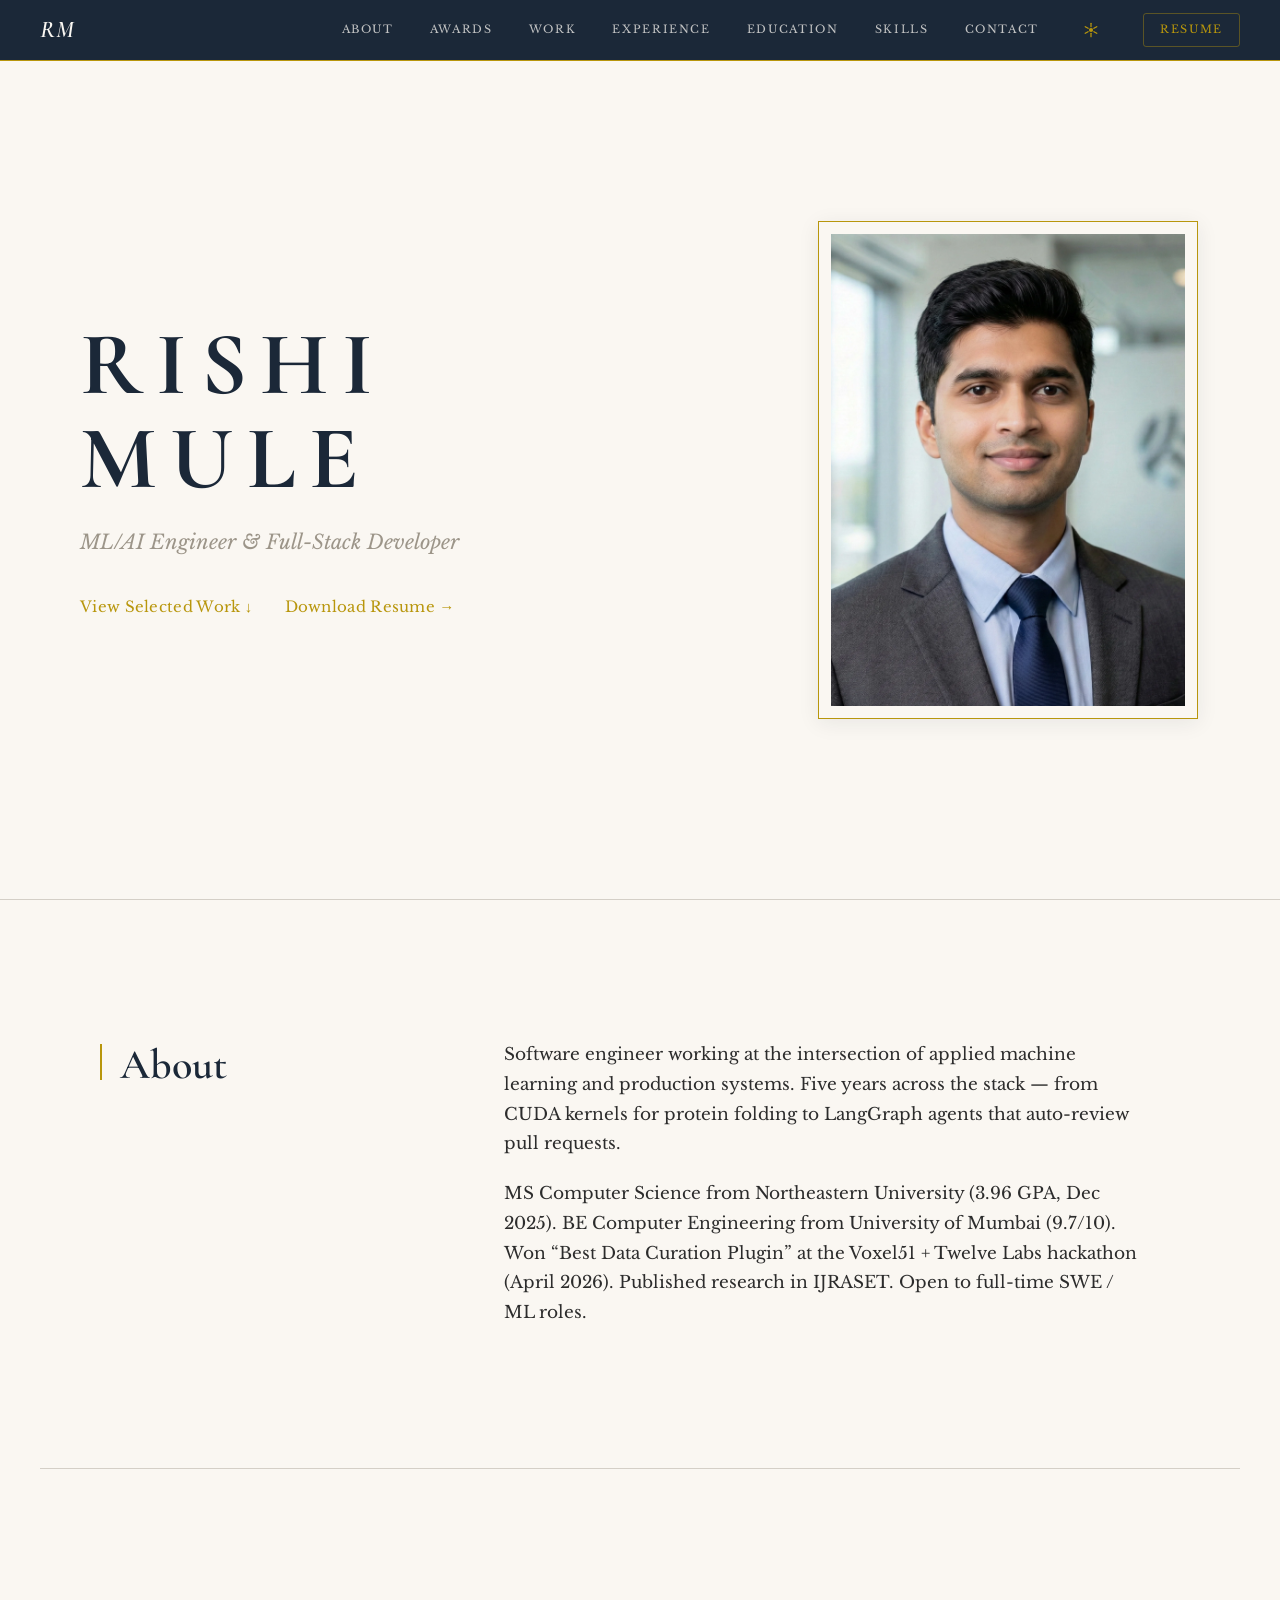
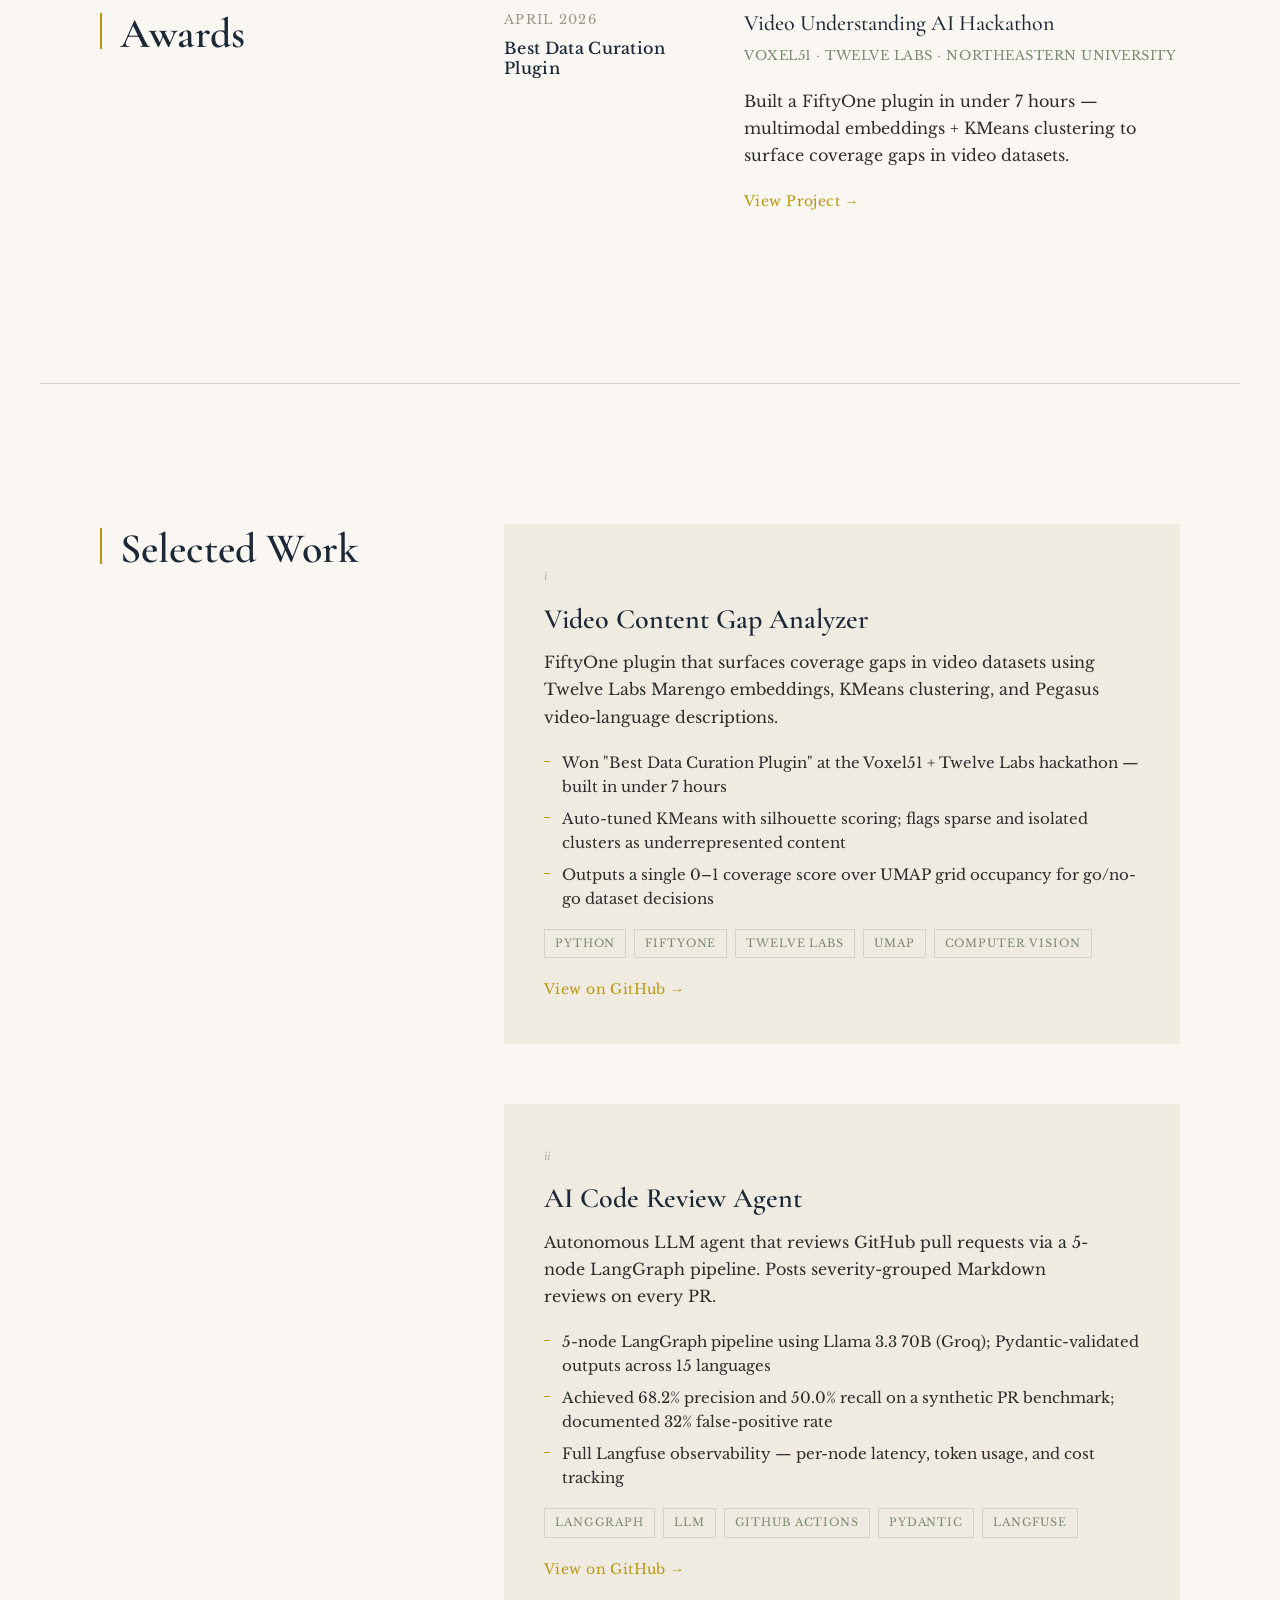
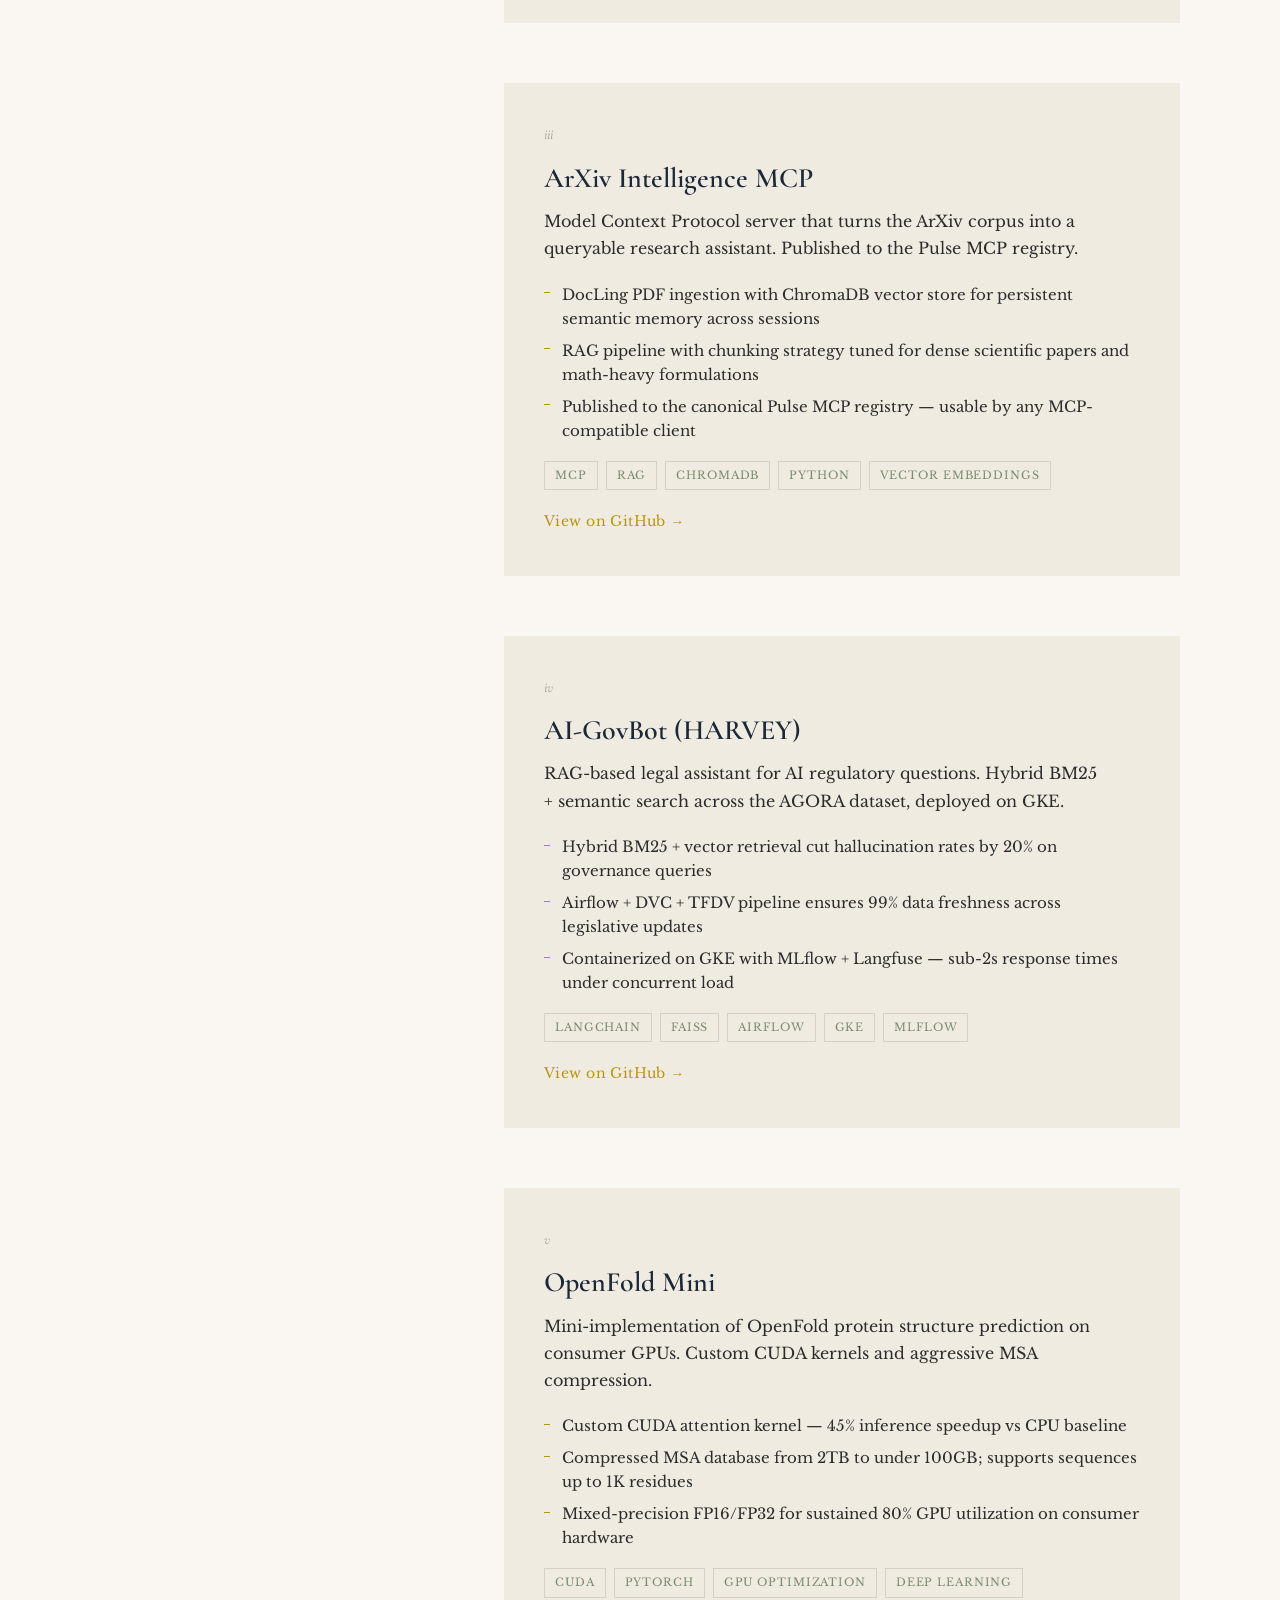
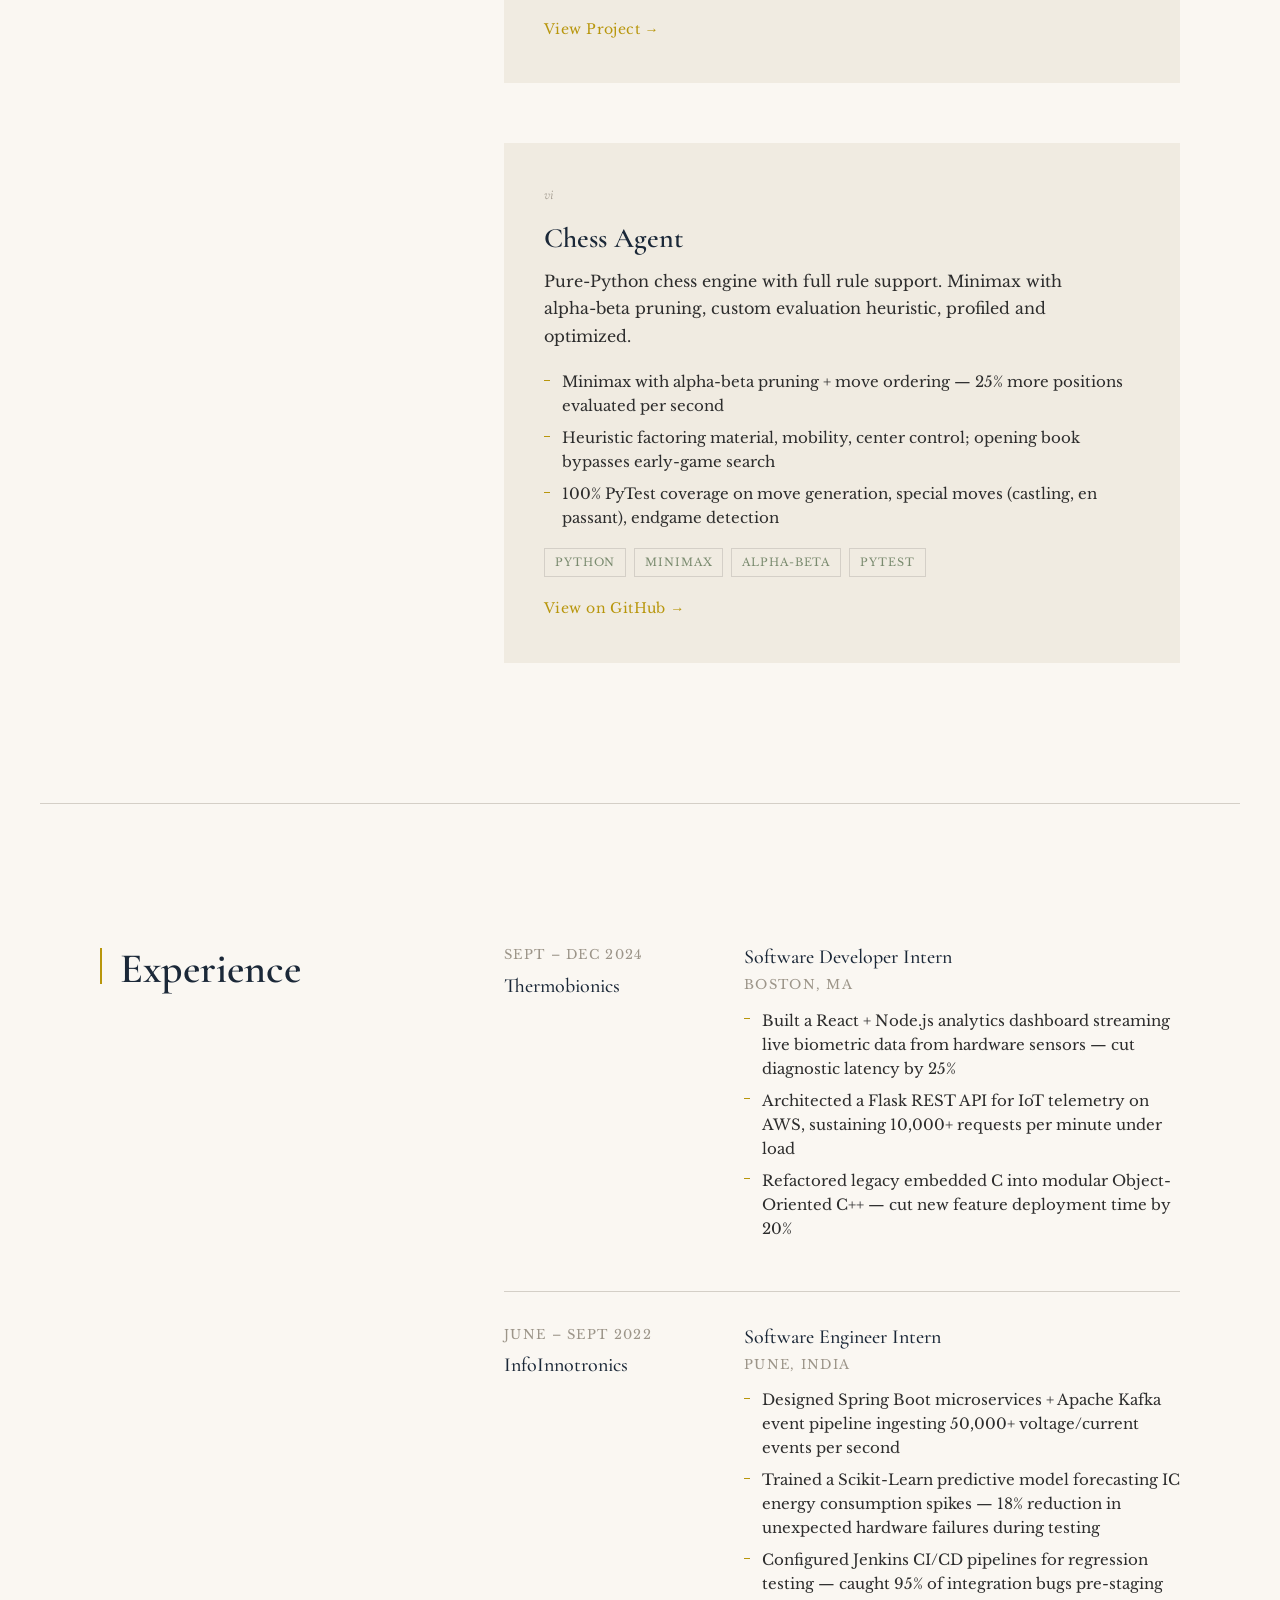
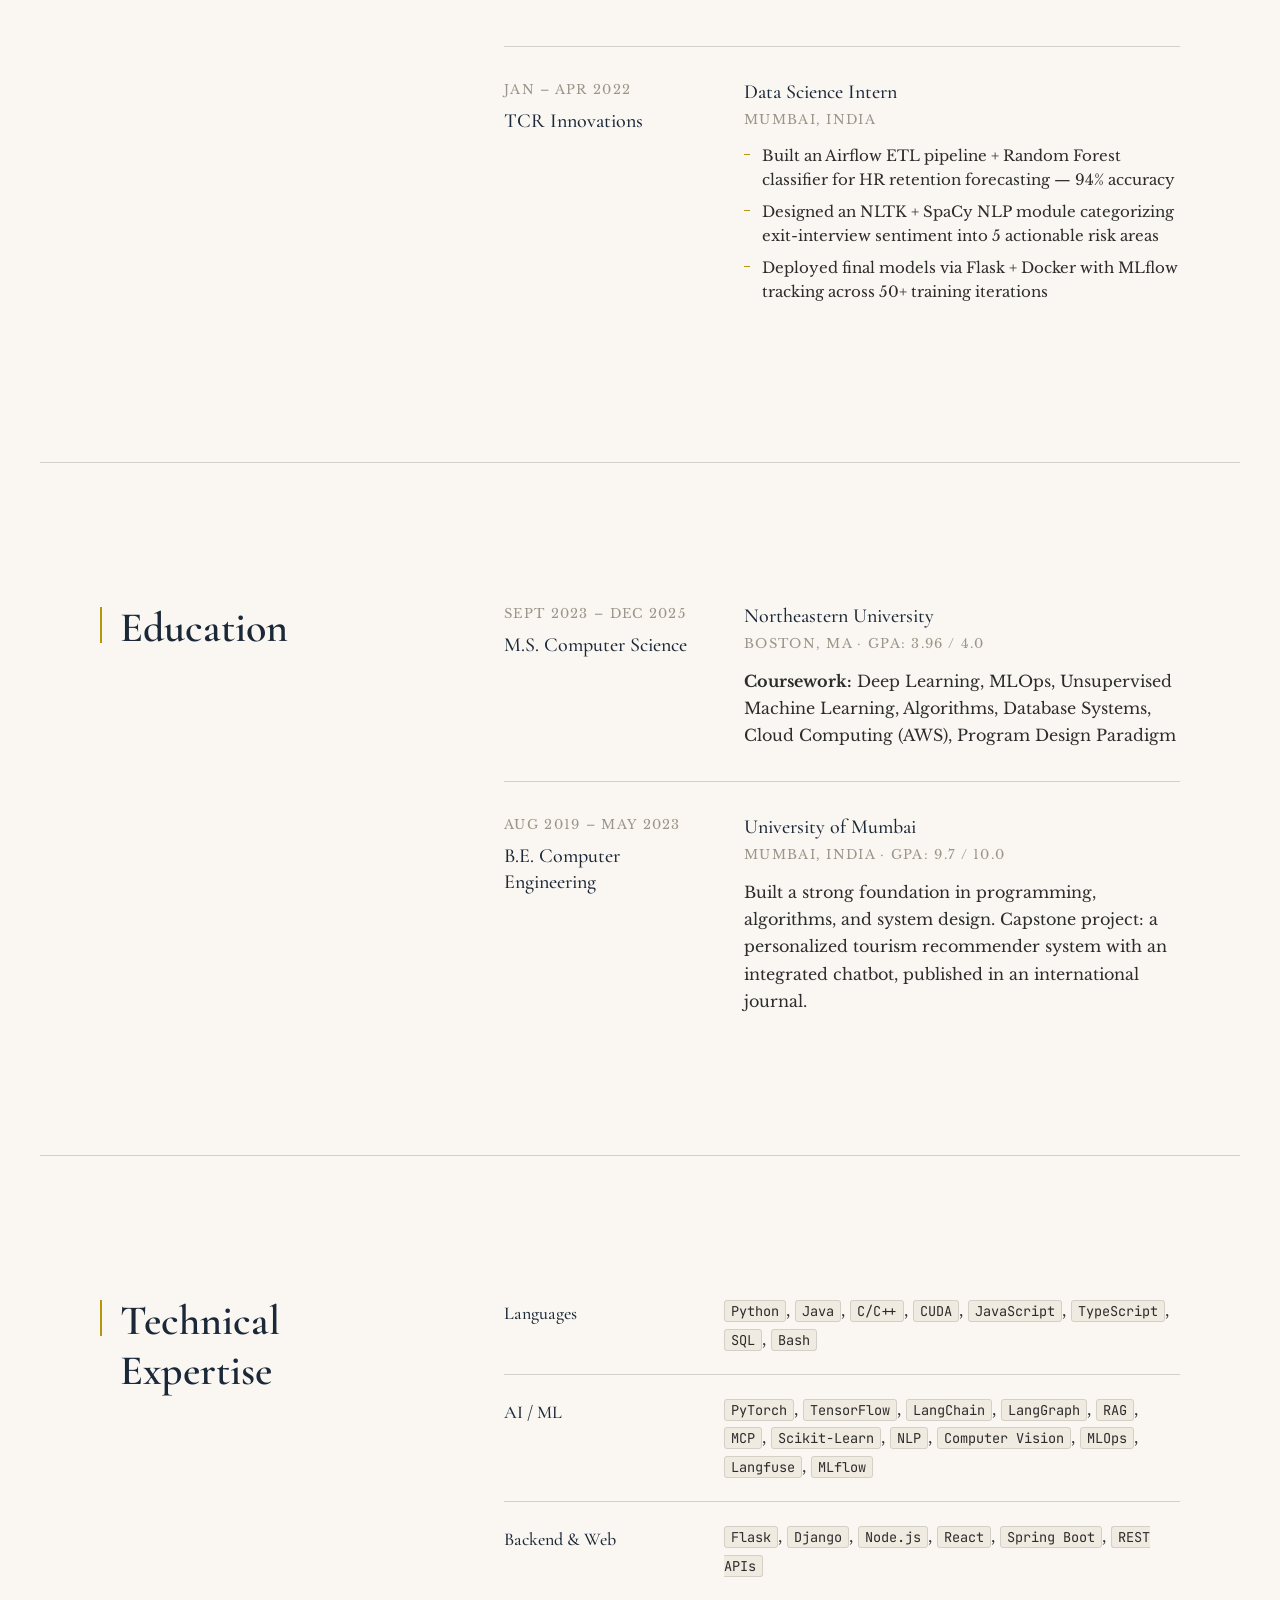
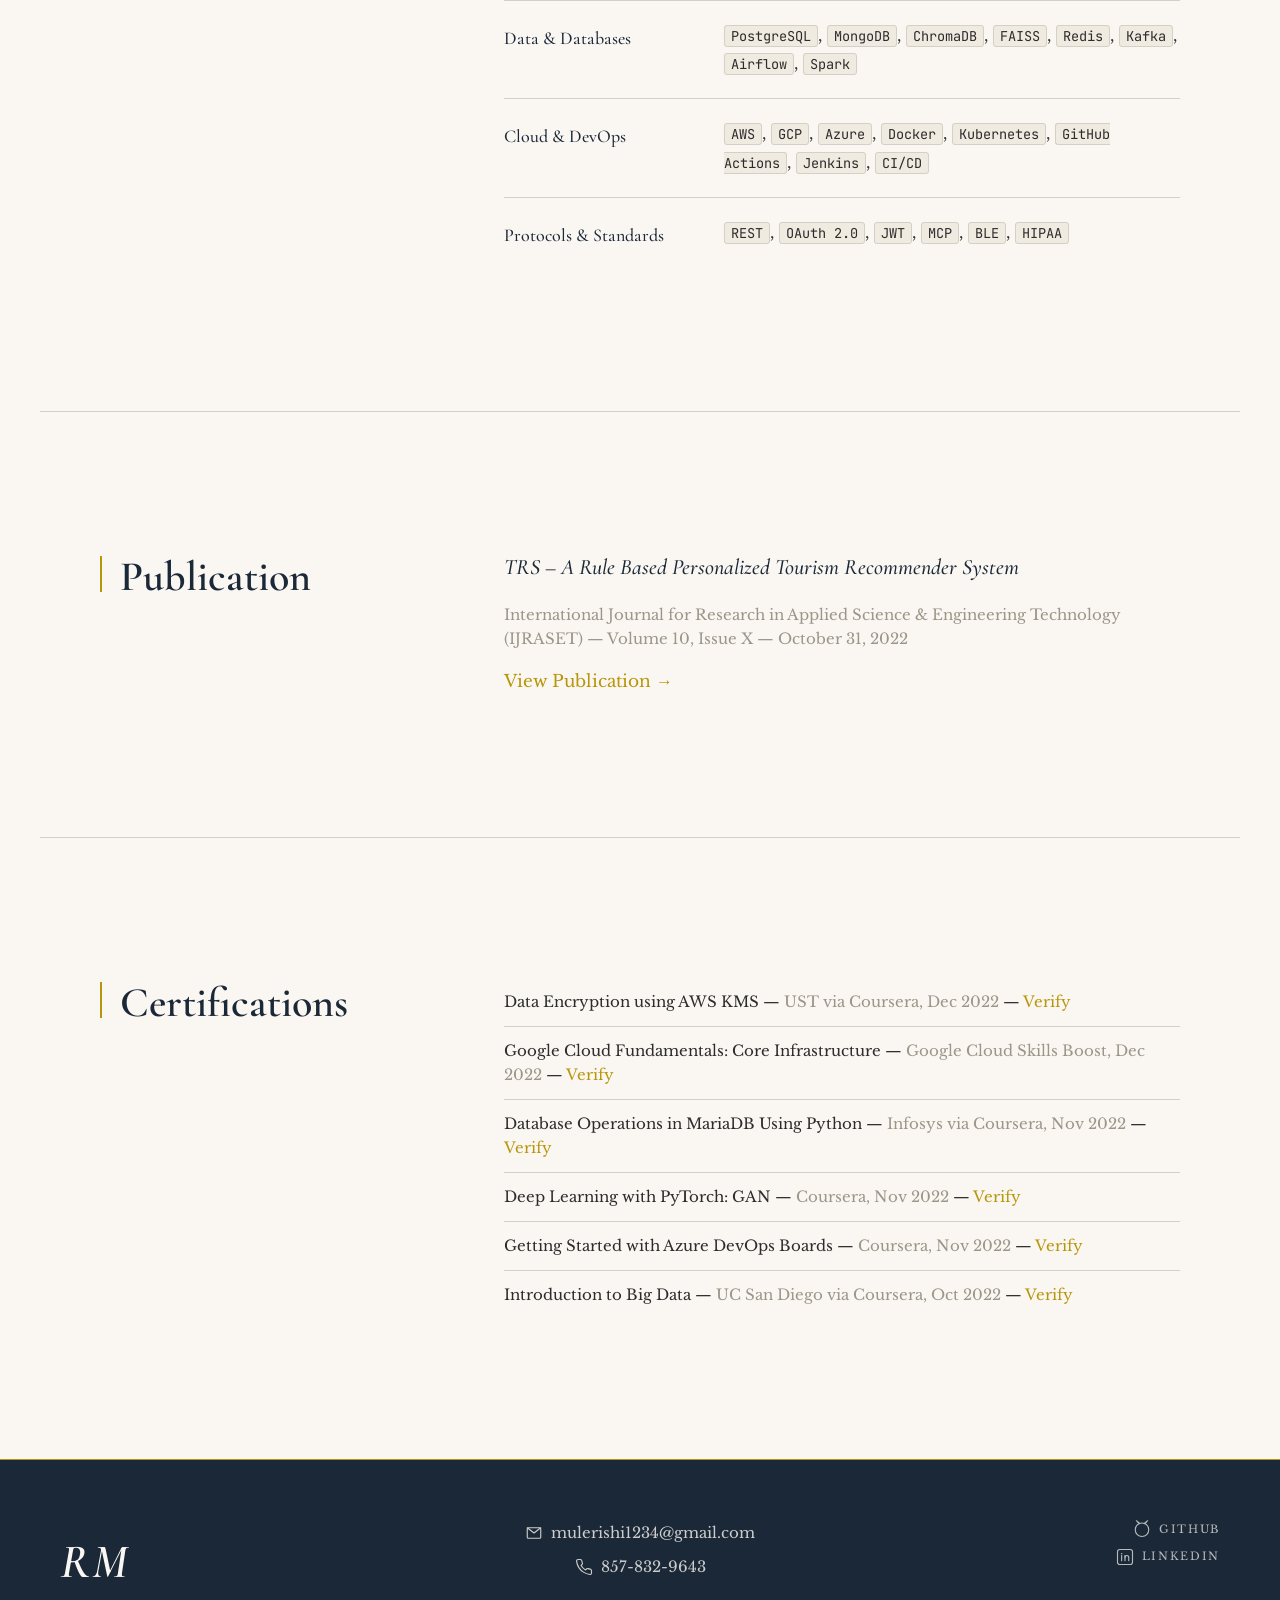
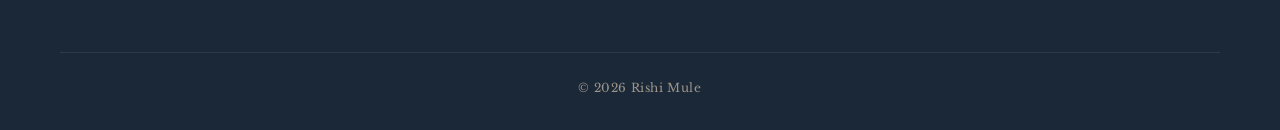
==== commit b2d3dd69: "perf(seo): webp profile image, picture element, fetchpriority" ====
--- a/index.html
+++ b/index.html
@@ -196,7 +196,10 @@
     </div>
     <div class="hero-portrait reveal" id="hero-portrait">
       <div class="portrait-frame">
-        <img src="assets/images/profile.png" alt="Rishi Mule portrait" width="356" height="475">
+        <picture>
+          <source srcset="assets/images/profile.webp" type="image/webp">
+          <img src="assets/images/profile.png" alt="Rishi Mule portrait" width="356" height="475" fetchpriority="high">
+        </picture>
       </div>
     </div>
   </section>
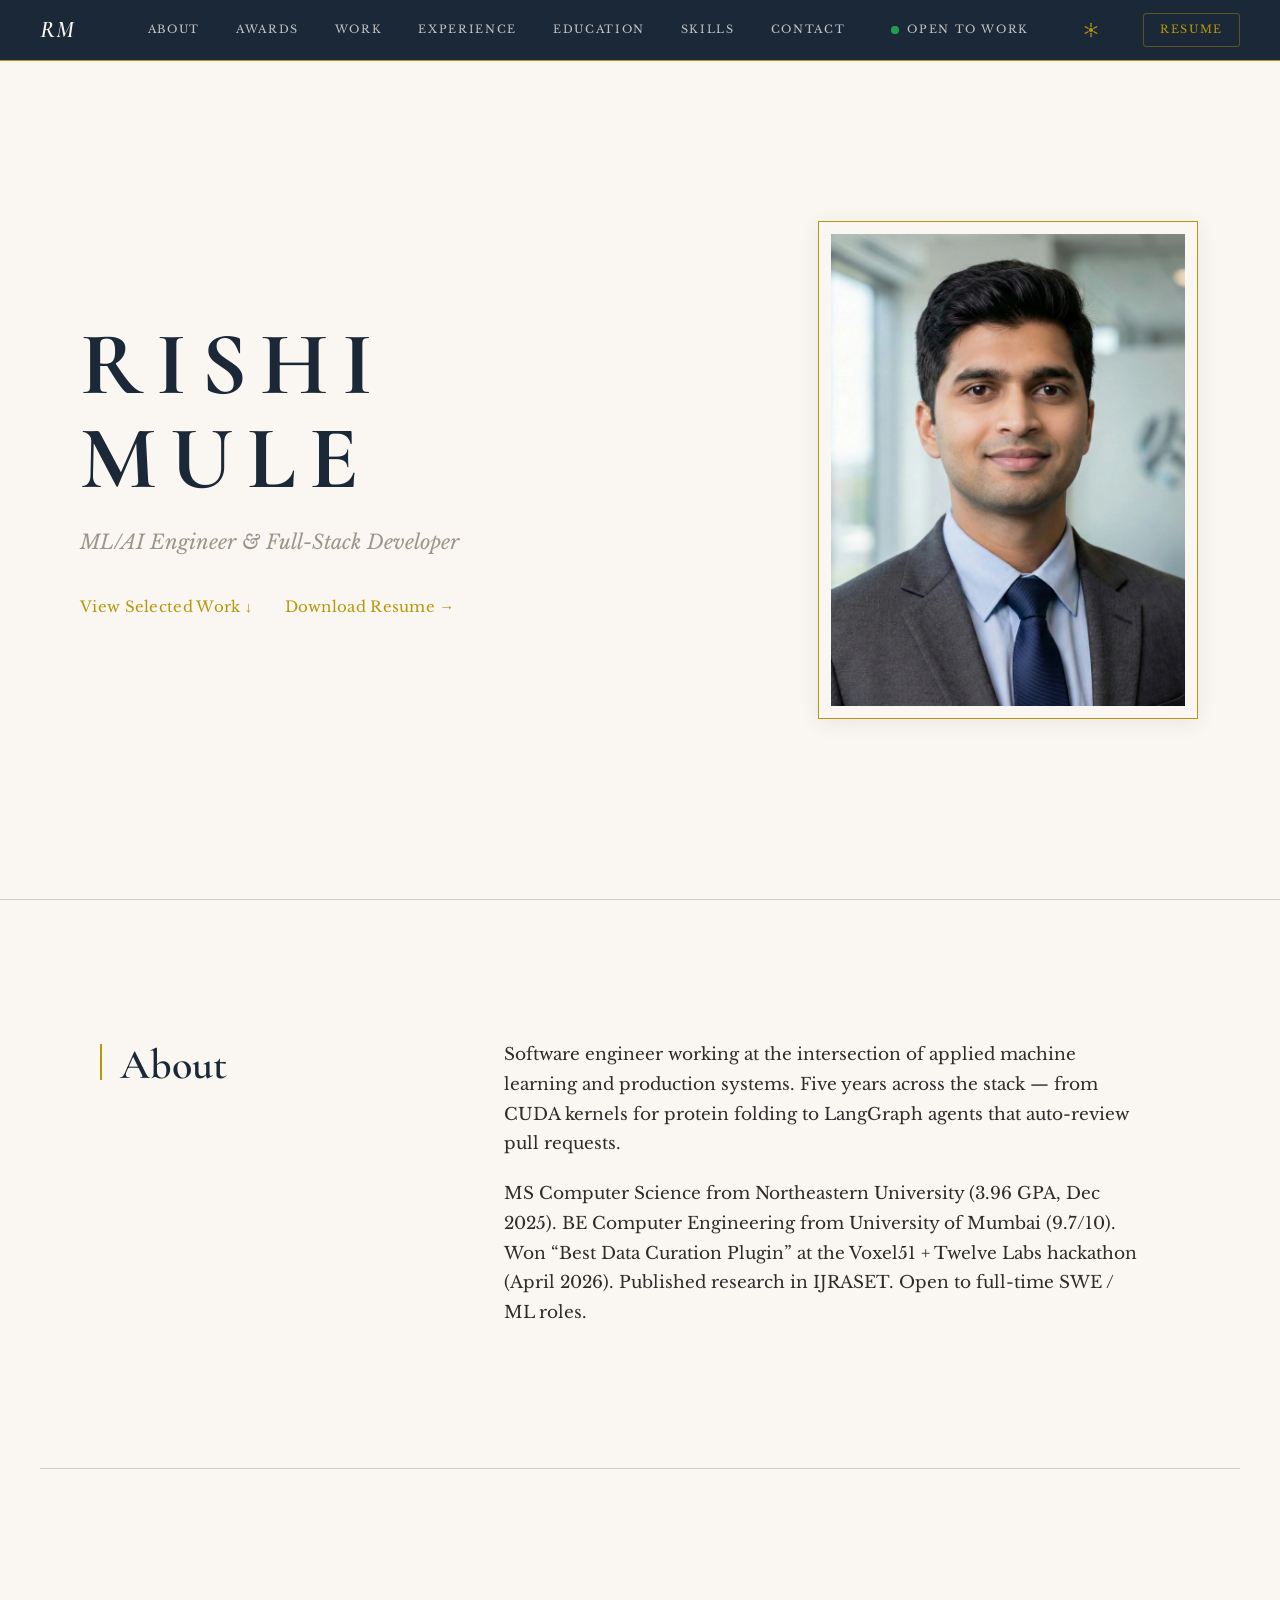
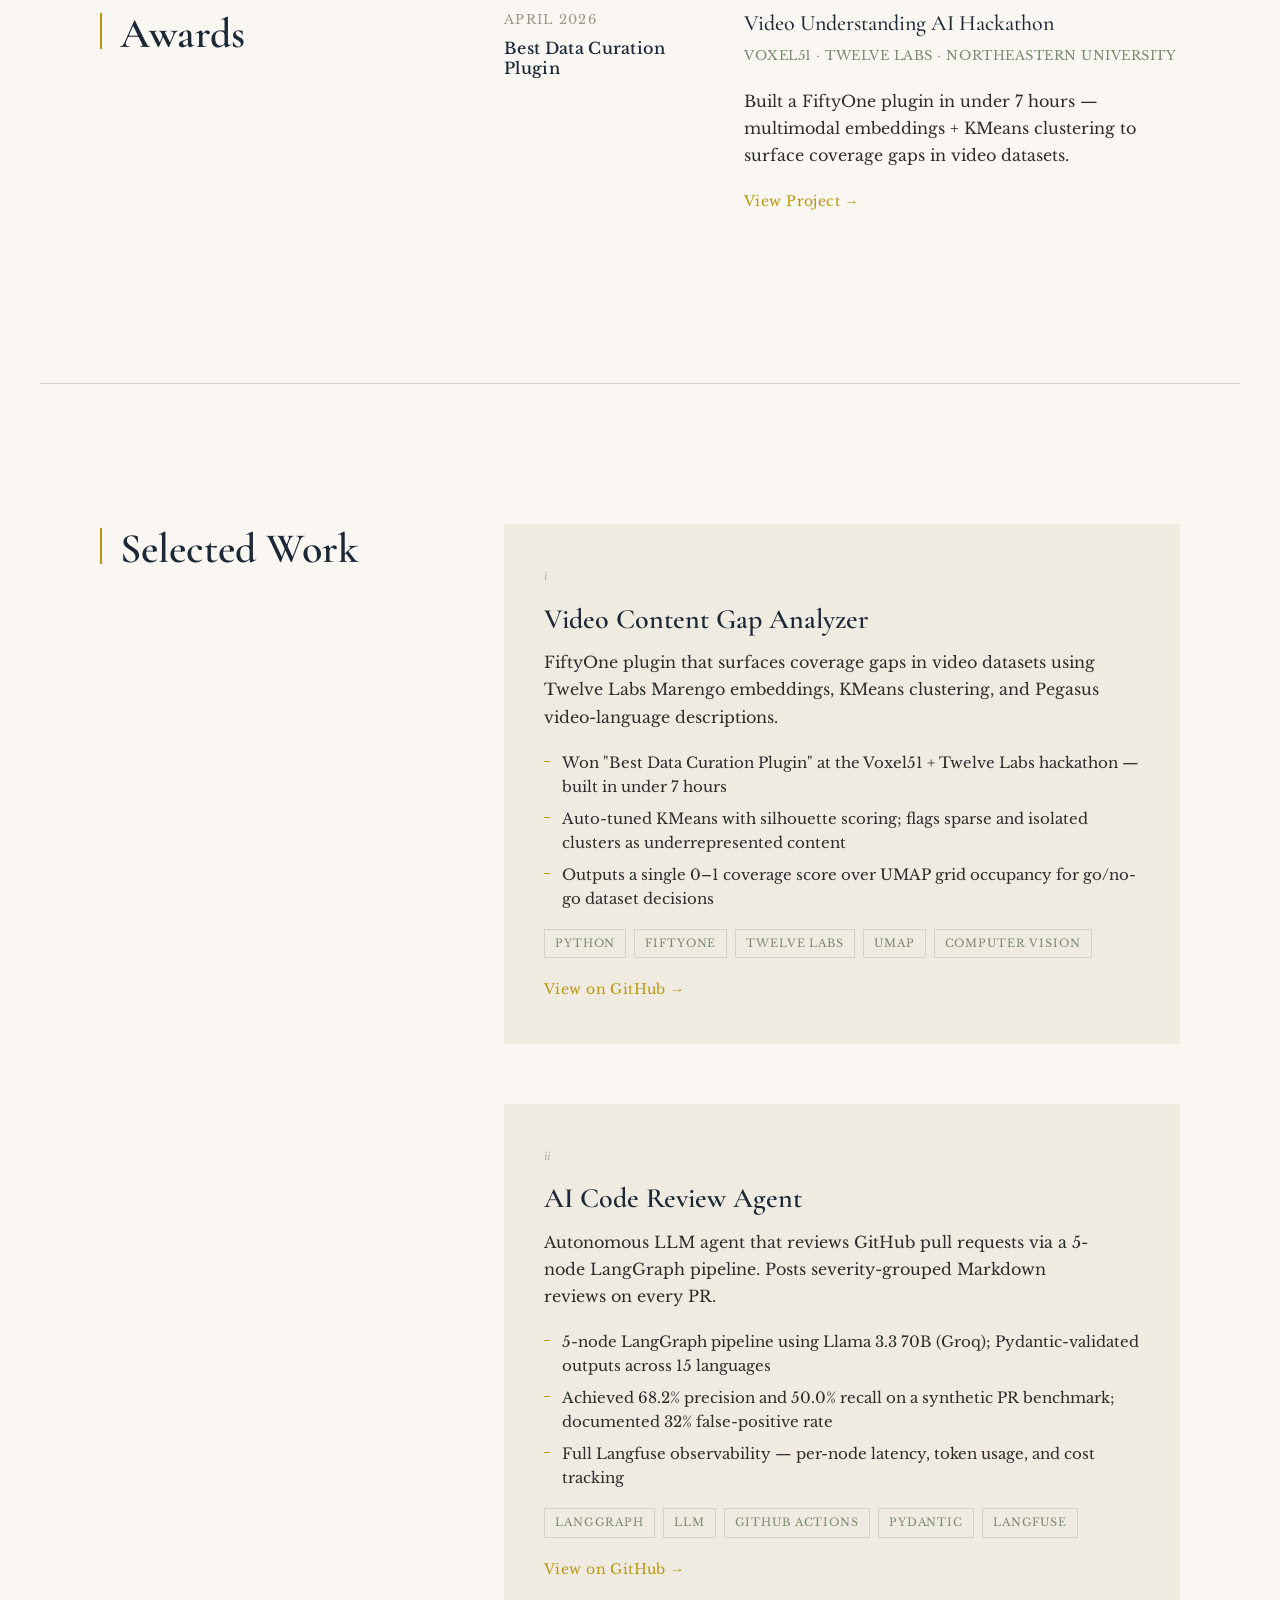
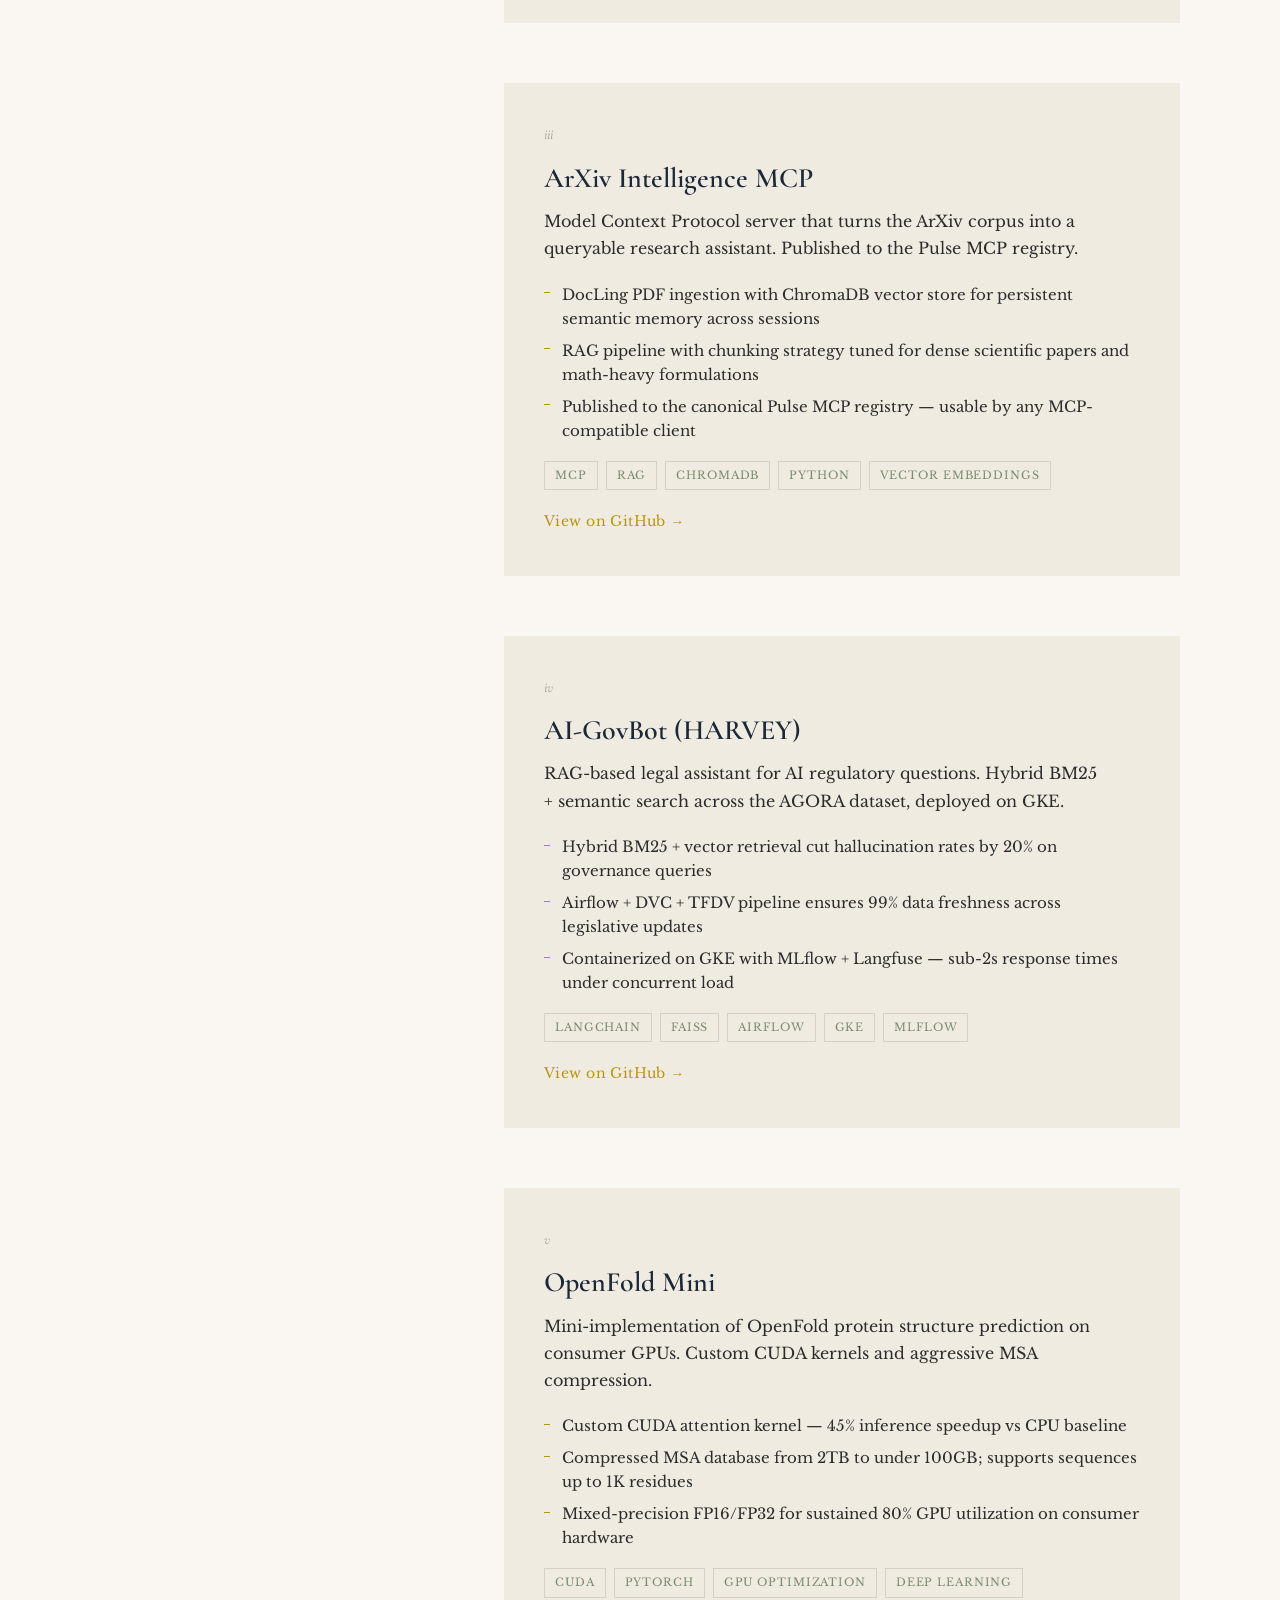
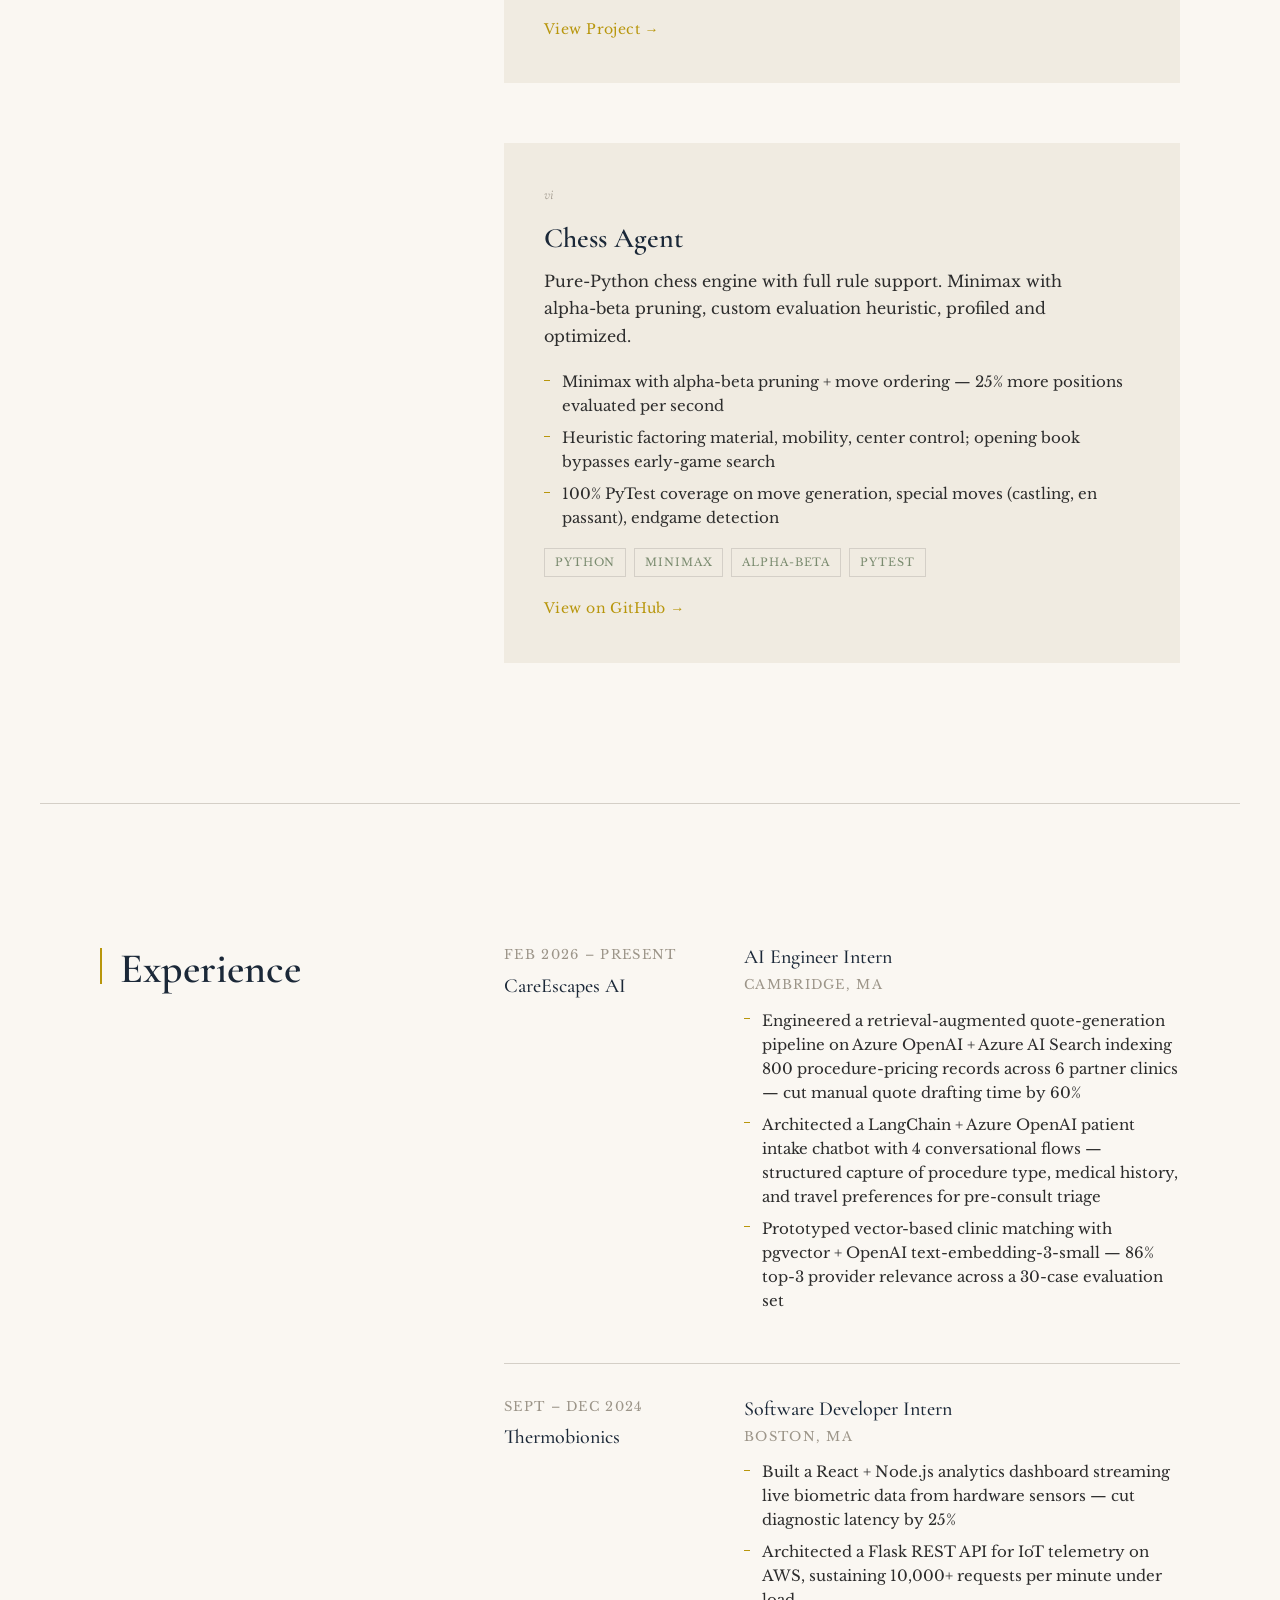
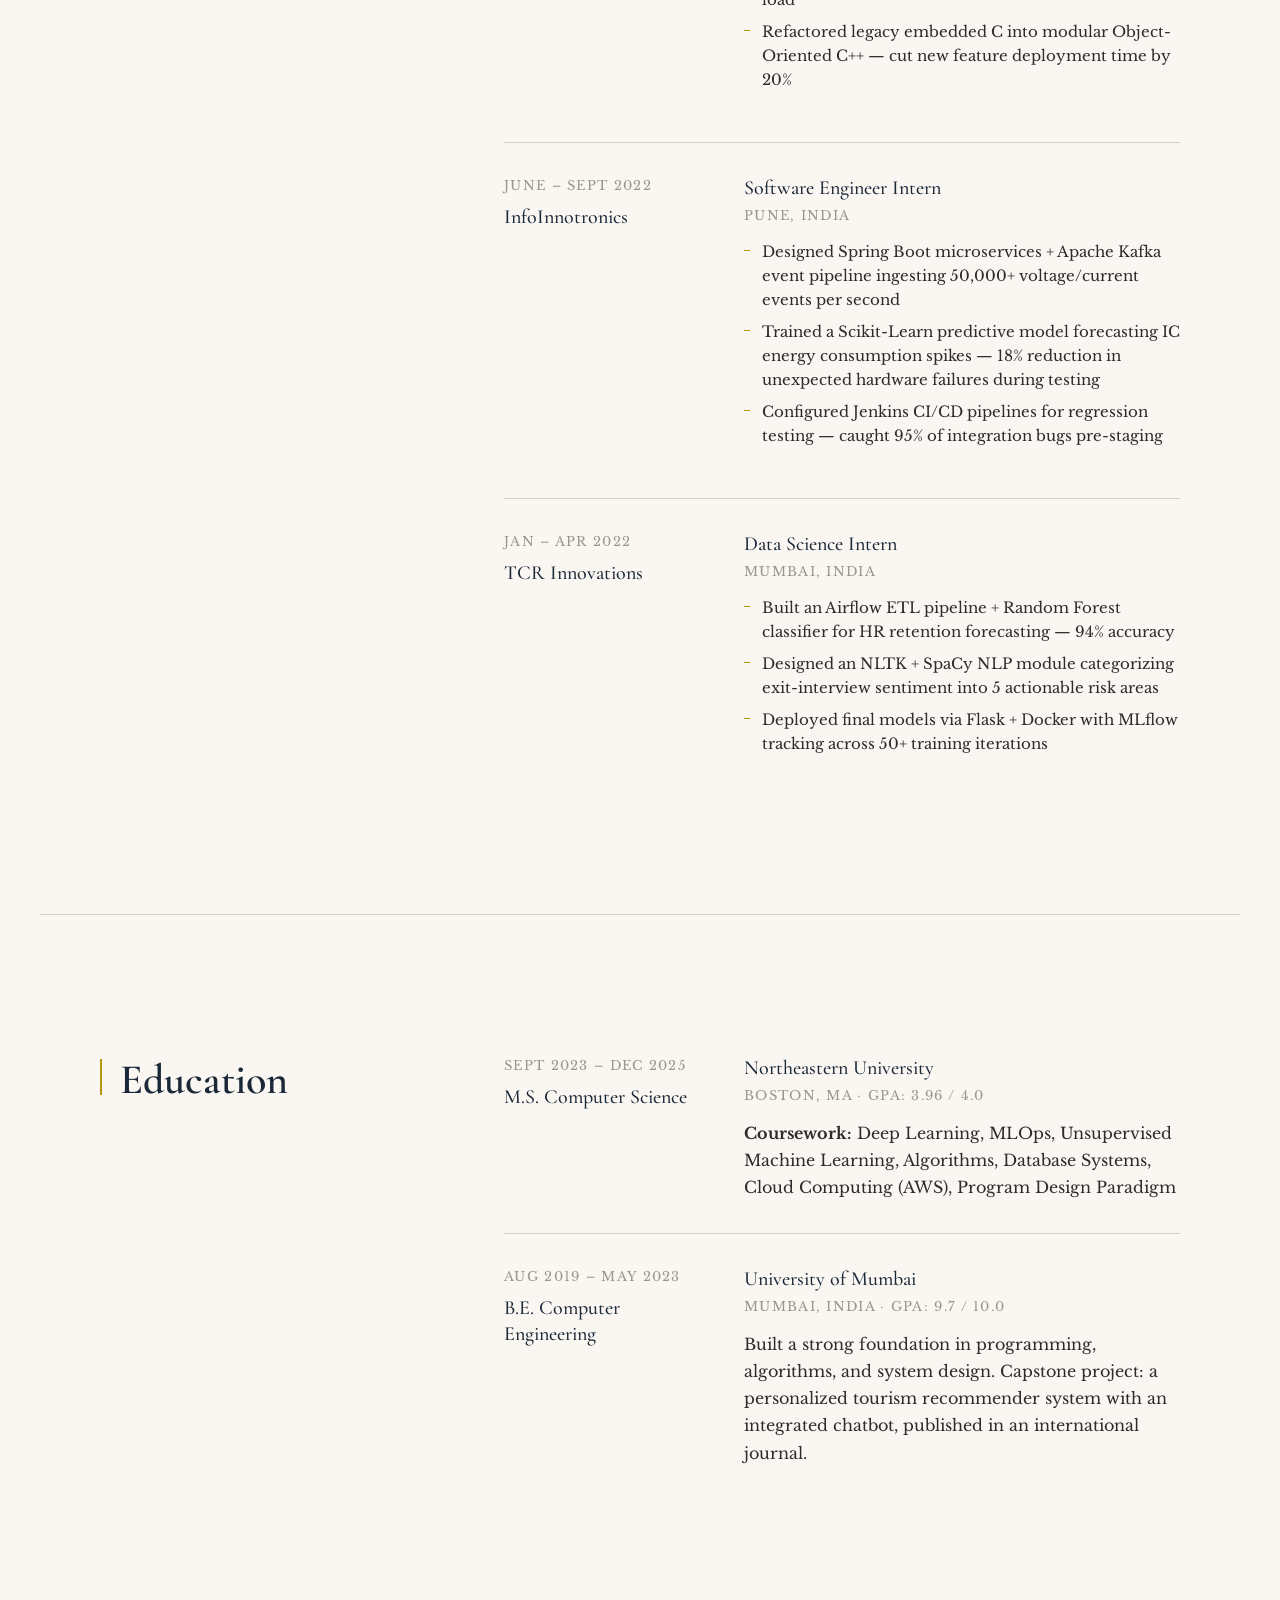
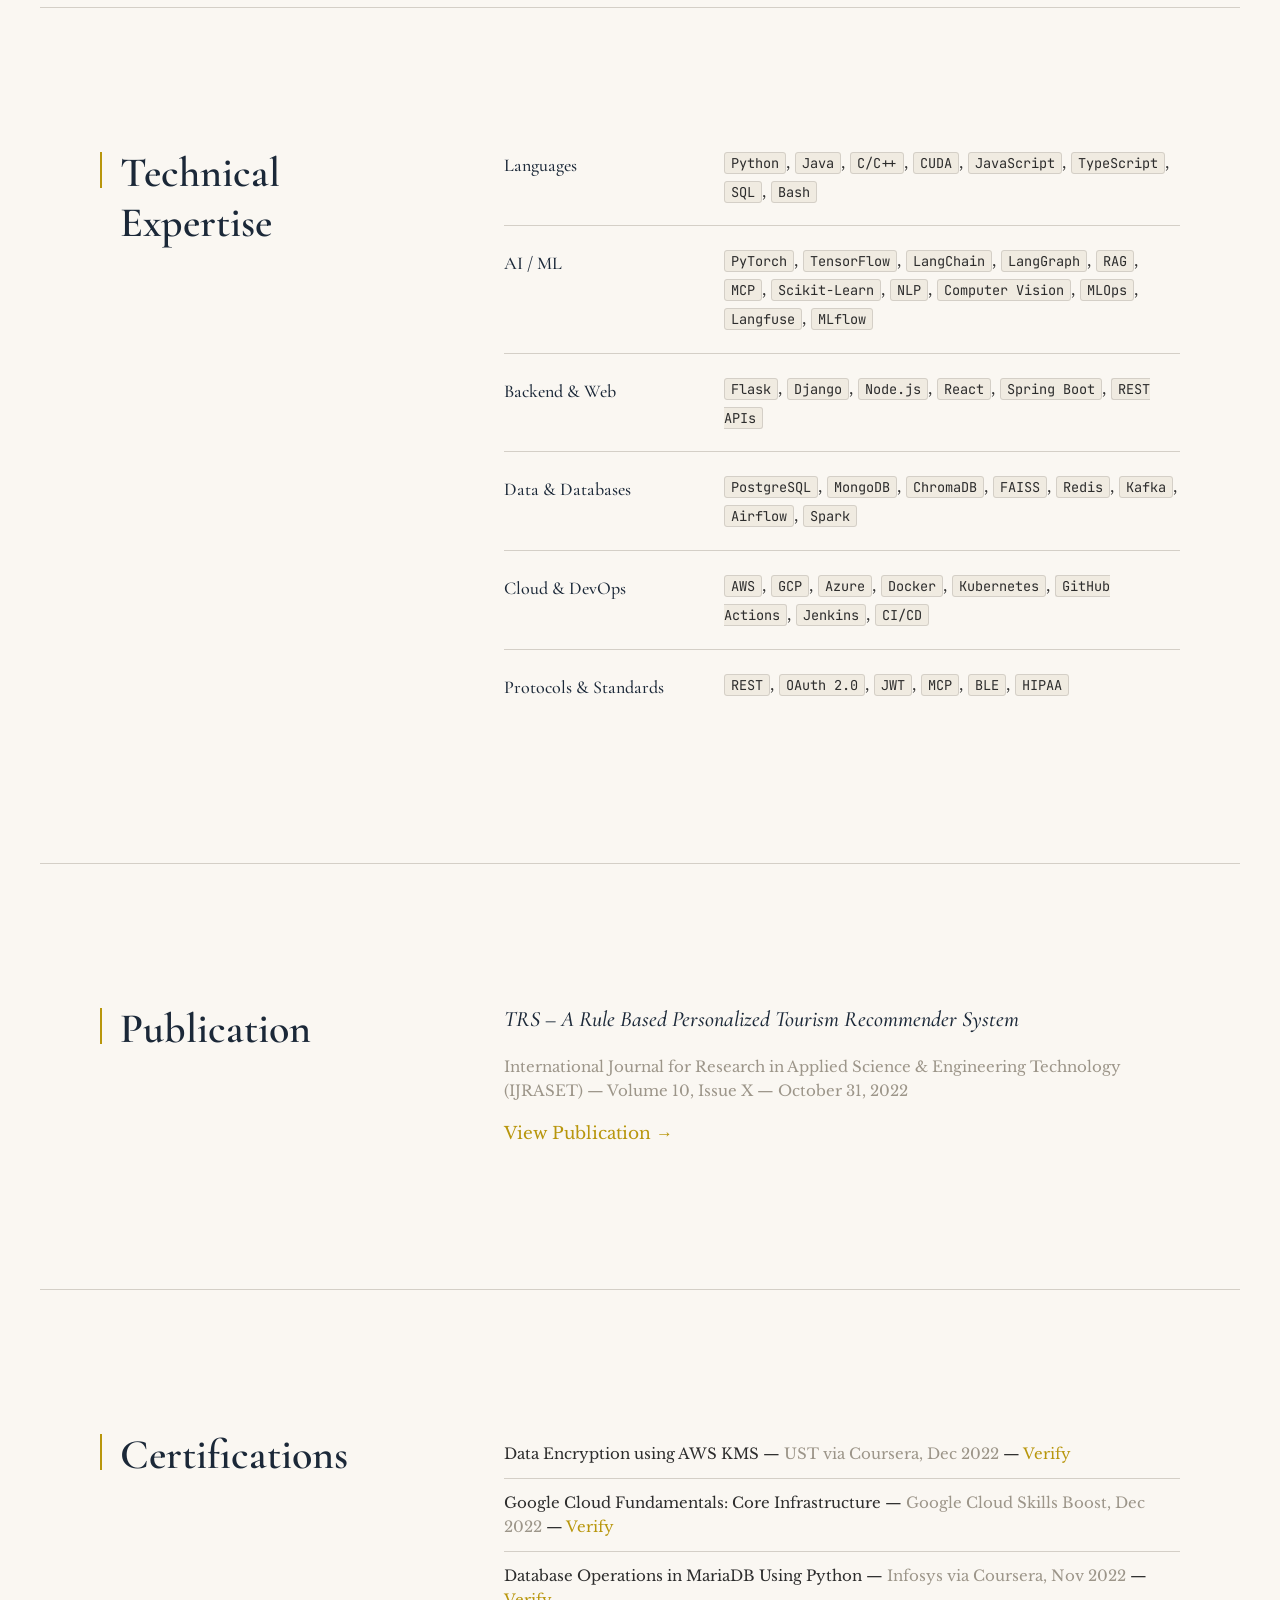
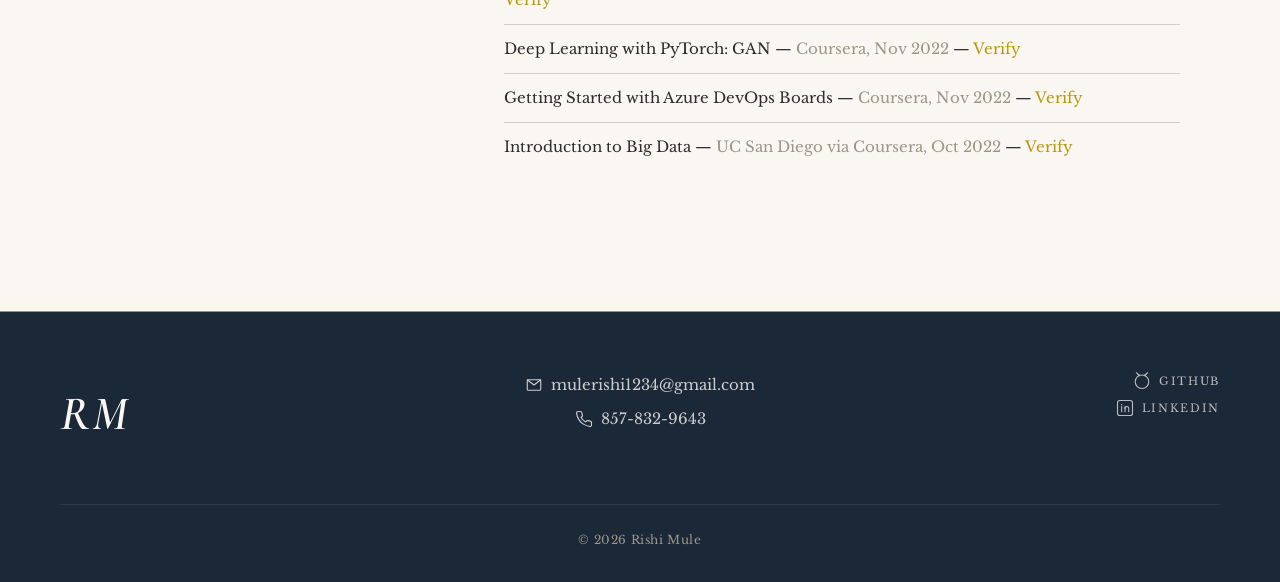
==== commit 1d77915d: "feat(html): add open-to-work pill markup to hero, nav, and mobile menu" ====
--- a/index.html
+++ b/index.html
@@ -6,8 +6,11 @@
   <title>Rishi Mule — ML/AI Engineer & Full-Stack Developer</title>
   <link rel="canonical" href="https://rishimule.dev/">
   <link rel="icon" type="image/svg+xml" href="assets/images/favicon.svg">
+  <link rel="icon" type="image/png" sizes="32x32" href="assets/images/favicon-32.png">
+  <link rel="apple-touch-icon" href="assets/images/favicon-32.png">
   <meta name="description" content="Portfolio of Rishi Mule — software engineer working at the intersection of applied ML and production systems. Northeastern MSCS. Five years across the stack — CUDA kernels to LangGraph agents.">
   <meta name="author" content="Rishi Mule">
+  <meta name="google-site-verification" content="QCRxoODpJrQ8hPA2GNxR3FZO_HnoHnh9_gqQRTi54gI">
   <meta name="theme-color" content="#1C1A17" media="(prefers-color-scheme: dark)">
   <meta name="theme-color" content="#FAF7F2" media="(prefers-color-scheme: light)">
 
@@ -121,6 +124,10 @@
       <a href="#education">Education</a>
       <a href="#skills">Skills</a>
       <a href="#contact">Contact</a>
+      <a href="#contact" class="status-pill nav-status" aria-label="Open to work — jump to contact">
+        <span class="status-dot" aria-hidden="true"></span>
+        <span class="status-label">Open to work</span>
+      </a>
       <button class="theme-toggle-btn" id="themeToggle" aria-label="Switch to evening theme">
         <svg class="icon-sun" viewBox="0 0 24 24" fill="none" stroke="currentColor" stroke-width="1.5" stroke-linecap="round"><circle cx="12" cy="12" r="2.5" fill="currentColor" stroke="none"/><line x1="12" y1="4" x2="12" y2="8"/><line x1="18.9" y1="8" x2="15.5" y2="10"/><line x1="18.9" y1="16" x2="15.5" y2="14"/><line x1="12" y1="20" x2="12" y2="16"/><line x1="5.1" y1="16" x2="8.5" y2="14"/><line x1="5.1" y1="8" x2="8.5" y2="10"/></svg>
         <svg class="icon-moon" viewBox="0 0 24 24" fill="none" stroke="currentColor" stroke-width="1.5" stroke-linecap="round" stroke-linejoin="round"><path d="M21 12.79A9 9 0 1 1 11.21 3a7 7 0 0 0 9.79 9.79z"/></svg>
@@ -133,6 +140,10 @@
 
 <!-- Mobile Menu -->
 <div class="mobile-menu" id="mobileMenu">
+  <a href="#contact" class="status-pill mobile-status" aria-label="Open to work — jump to contact">
+    <span class="status-dot" aria-hidden="true"></span>
+    <span class="status-label">Open to work</span>
+  </a>
   <button class="theme-toggle-btn mobile-theme-toggle-btn" id="themeToggleMobile" aria-label="Switch to evening theme">
     <svg class="icon-sun" viewBox="0 0 24 24" fill="none" stroke="currentColor" stroke-width="1.5" stroke-linecap="round"><circle cx="12" cy="12" r="2.5" fill="currentColor" stroke="none"/><line x1="12" y1="4" x2="12" y2="8"/><line x1="18.9" y1="8" x2="15.5" y2="10"/><line x1="18.9" y1="16" x2="15.5" y2="14"/><line x1="12" y1="20" x2="12" y2="16"/><line x1="5.1" y1="16" x2="8.5" y2="14"/><line x1="5.1" y1="8" x2="8.5" y2="10"/></svg>
     <svg class="icon-moon" viewBox="0 0 24 24" fill="none" stroke="currentColor" stroke-width="1.5" stroke-linecap="round" stroke-linejoin="round"><path d="M21 12.79A9 9 0 1 1 11.21 3a7 7 0 0 0 9.79 9.79z"/></svg>
@@ -169,6 +180,7 @@
 <noscript>
   <div style="max-width:800px;margin:120px auto 40px;padding:0 40px;font-family:Georgia,serif;">
     <h1>Rishi Mule</h1>
+    <p style="color:#22c55e;font-weight:bold;">● Open to work</p>
     <p><strong>ML/AI Engineer &amp; Full-Stack Developer</strong></p>
     <p>Software engineer working at the intersection of applied machine learning and production systems. MS Computer Science, Northeastern University.</p>
     <p>
@@ -186,6 +198,10 @@
   <!-- Hero -->
   <section class="hero" id="hero">
     <div class="hero-text reveal" id="hero-text">
+      <a href="#contact" class="status-pill hero-status" aria-label="Open to work — jump to contact">
+        <span class="status-dot" aria-hidden="true"></span>
+        <span class="status-label">Open to work</span>
+      </a>
       <!-- SEO fallback — sync with data/personal.json if name/title change. main.js overwrites on hydrate. -->
       <h1>Rishi<br>Mule</h1>
       <p class="hero-subtitle">ML/AI Engineer &amp; Full-Stack Developer</p>
--- a/assets/css/styles.css
+++ b/assets/css/styles.css
@@ -9,6 +9,7 @@
   --font-display: 'Cormorant Garamond', 'Georgia', serif;
   --font-body:    'Libre Baskerville', 'Georgia', serif;
   --font-mono:    'JetBrains Mono', 'Courier New', monospace;
+  --color-status-green: #22c55e;
 }
 
 /* --- Theme: Light (Default) --- */
@@ -1025,6 +1026,7 @@
    ============================================================ */
 @media (max-width: 768px) {
   .nav-links { display: none; }
+  .nav-status { display: none; }
   .nav-toggle { display: block; }
   .mobile-menu { display: block; }
 
@@ -1296,3 +1298,91 @@
 .experience-bullets li:last-child {
   margin-bottom: 0;
 }
+
+/* ============================================================
+   Open-to-Work Status Pill
+   ============================================================ */
+
+.status-pill {
+  display: inline-flex;
+  align-items: center;
+  gap: 8px;
+  text-decoration: none;
+  color: inherit;
+  font-family: var(--font-mono);
+  font-size: 0.7rem;
+  letter-spacing: 0.12em;
+  text-transform: uppercase;
+  border-radius: 999px;
+  transition: color 0.2s ease, border-color 0.2s ease, background 0.2s ease;
+}
+
+.status-pill:hover .status-dot,
+.status-pill:focus-visible .status-dot {
+  transform: scale(1.15);
+}
+
+.status-pill:focus-visible {
+  outline: 2px solid var(--accent-gold);
+  outline-offset: 3px;
+}
+
+.status-dot {
+  position: relative;
+  width: 8px;
+  height: 8px;
+  border-radius: 50%;
+  background: var(--color-status-green);
+  flex-shrink: 0;
+  transition: transform 0.2s ease;
+}
+
+.status-dot::after {
+  content: '';
+  position: absolute;
+  inset: 0;
+  border-radius: 50%;
+  background: var(--color-status-green);
+  opacity: 0.6;
+  animation: status-pulse 2s ease-in-out infinite;
+}
+
+@keyframes status-pulse {
+  0%   { transform: scale(1);   opacity: 0.6; }
+  70%  { transform: scale(1.8); opacity: 0;   }
+  100% { transform: scale(1.8); opacity: 0;   }
+}
+
+@media (prefers-reduced-motion: reduce) {
+  .status-dot::after { animation: none; }
+}
+
+.hero-status {
+  margin-bottom: 18px;
+  padding: 6px 14px;
+  border: 1px solid var(--border);
+  background: transparent;
+  color: var(--text-secondary);
+  font-size: 0.72rem;
+}
+
+.hero-status:hover {
+  color: var(--text-heading);
+  border-color: var(--accent-gold);
+}
+
+.nav-status {
+  padding: 4px 10px;
+  color: var(--nav-text);
+  opacity: 0.85;
+}
+
+.nav-status:hover { opacity: 1; }
+
+.mobile-status {
+  padding: 6px 12px;
+  color: var(--text-primary);
+  border: 1px solid var(--border);
+  align-self: flex-start;
+  margin-bottom: 8px;
+}
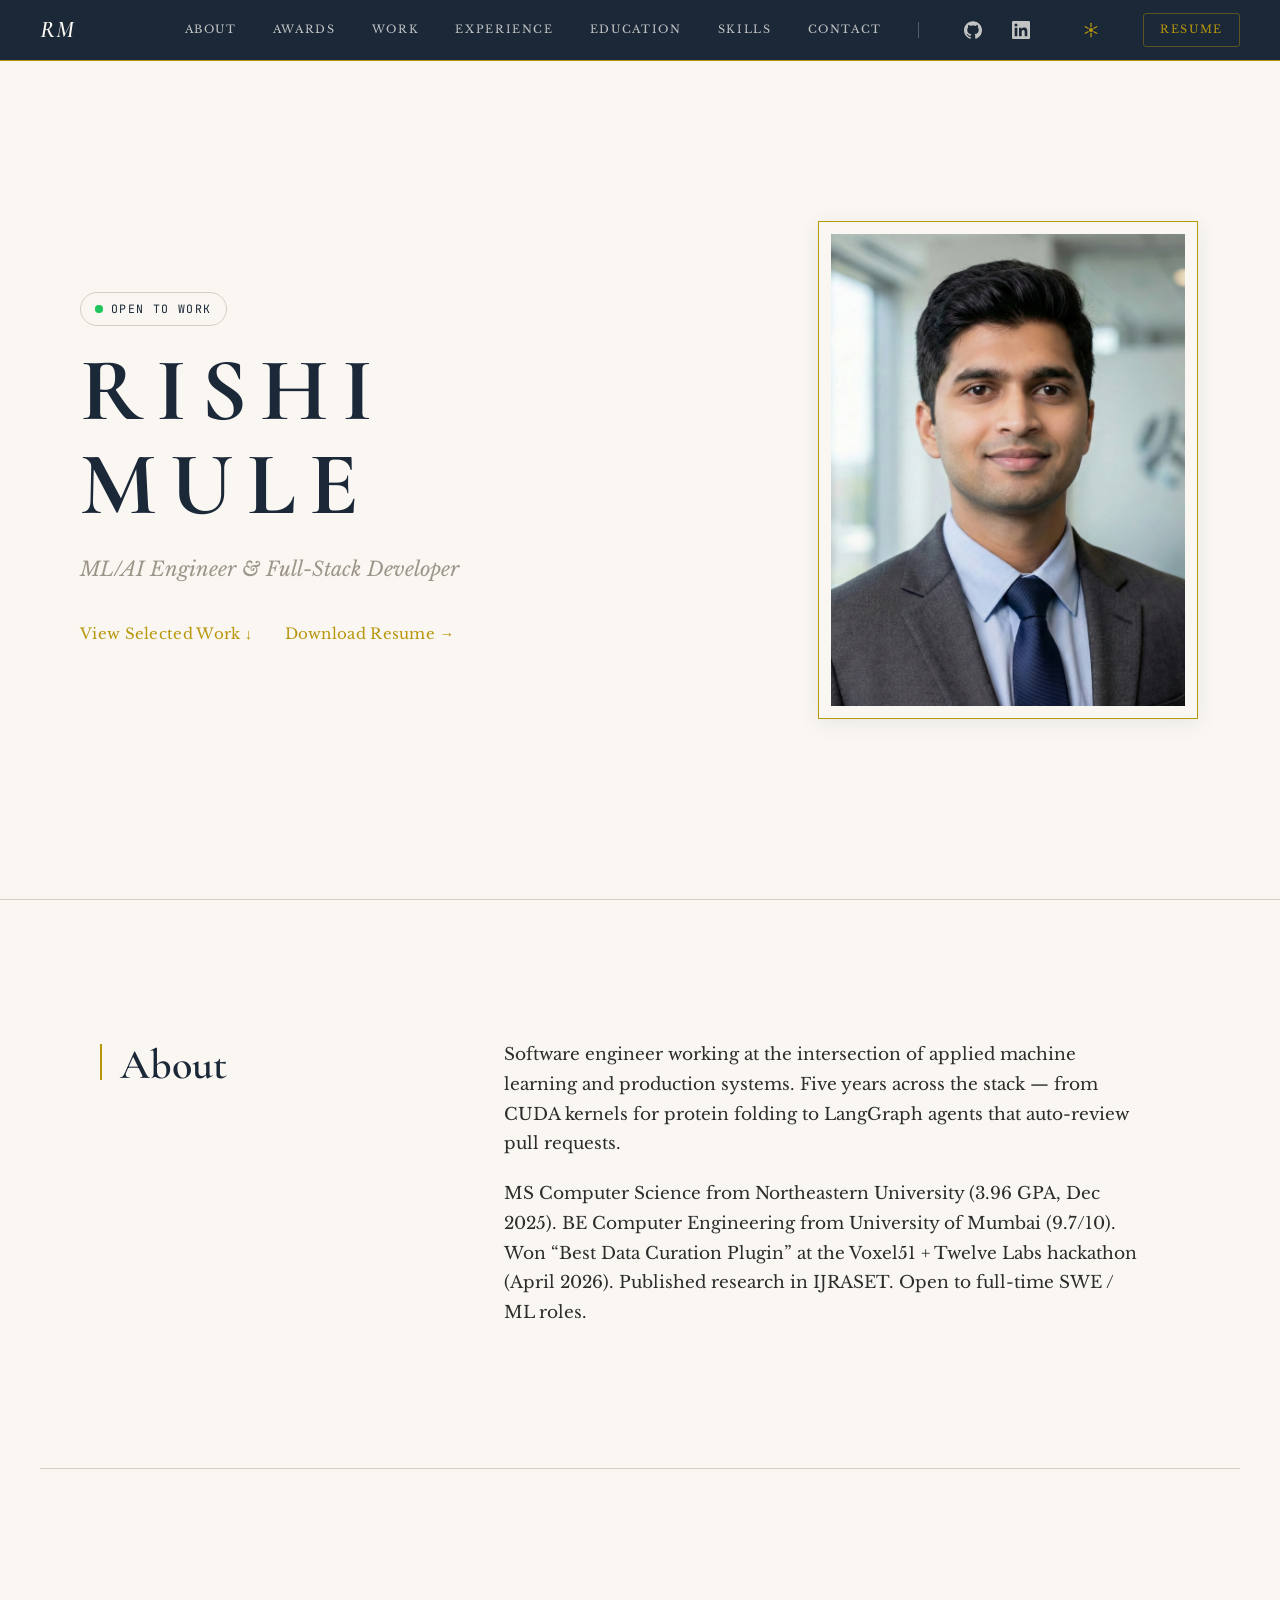
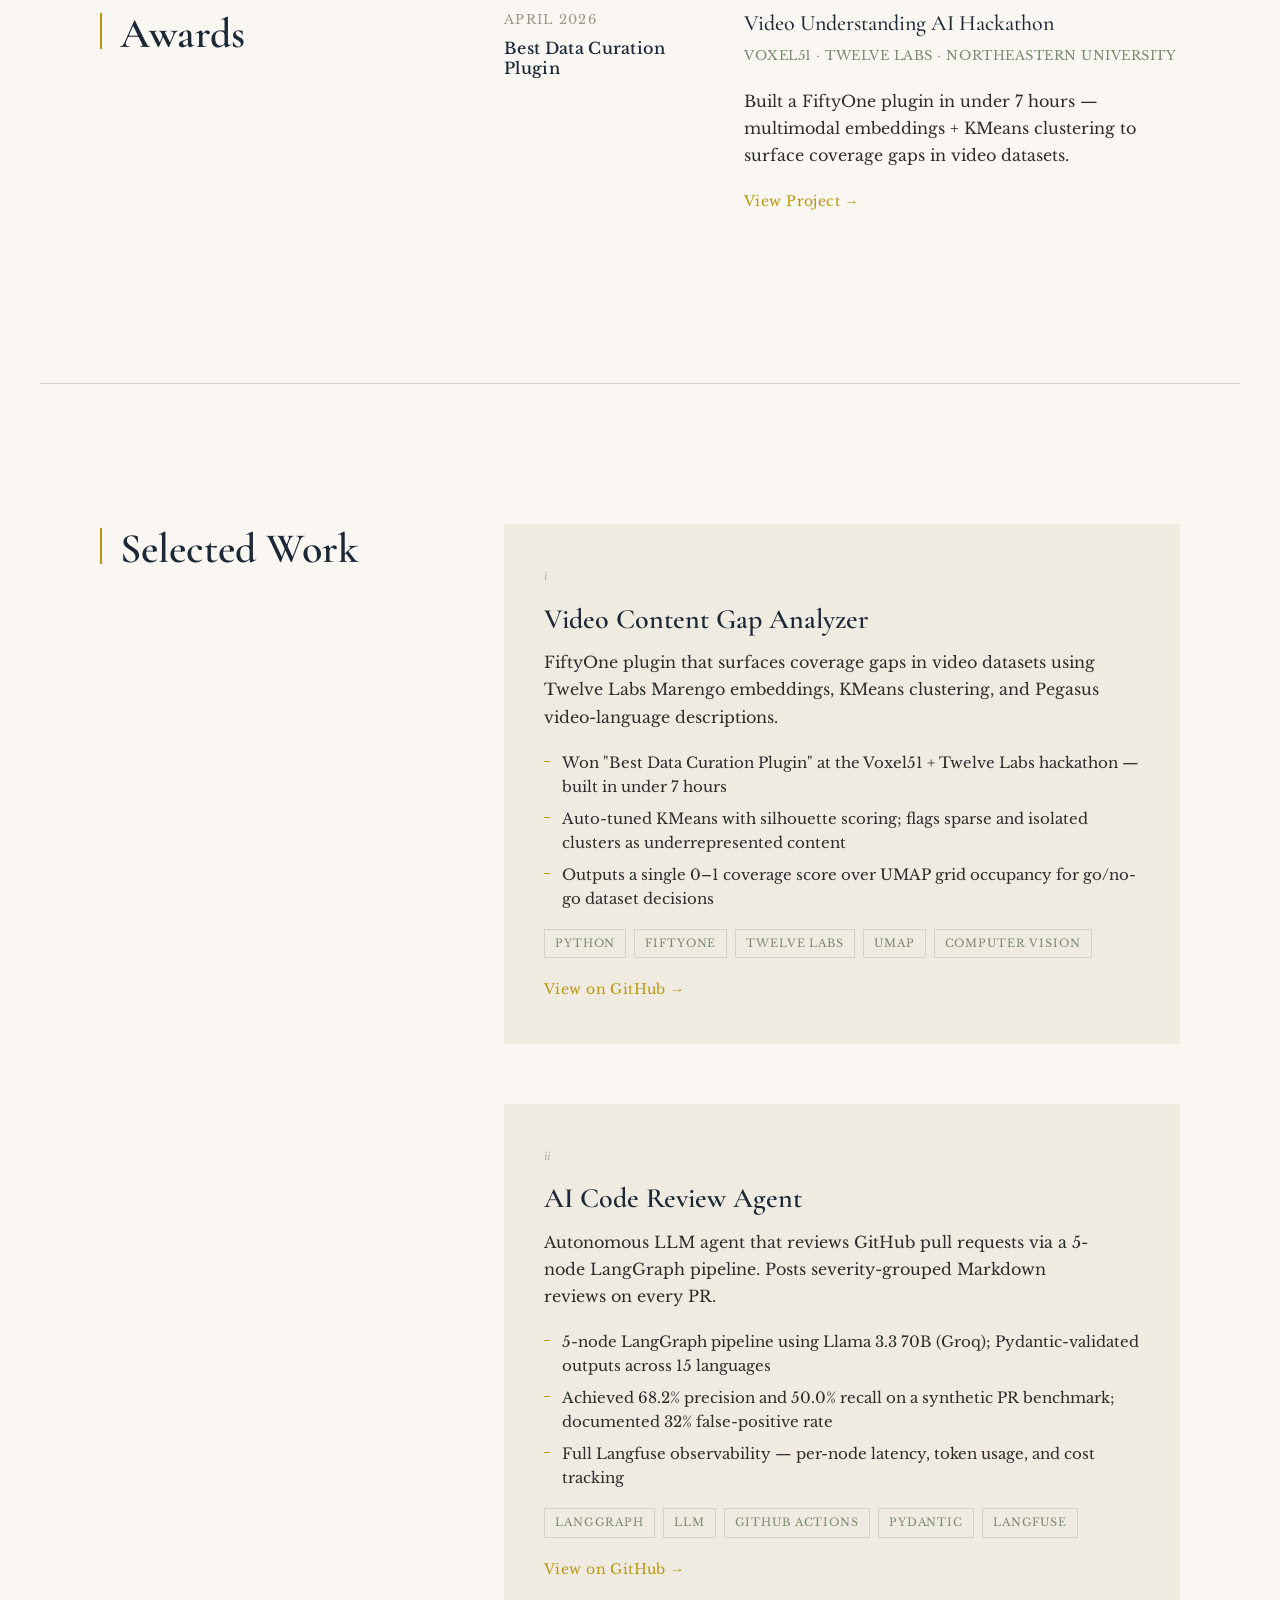
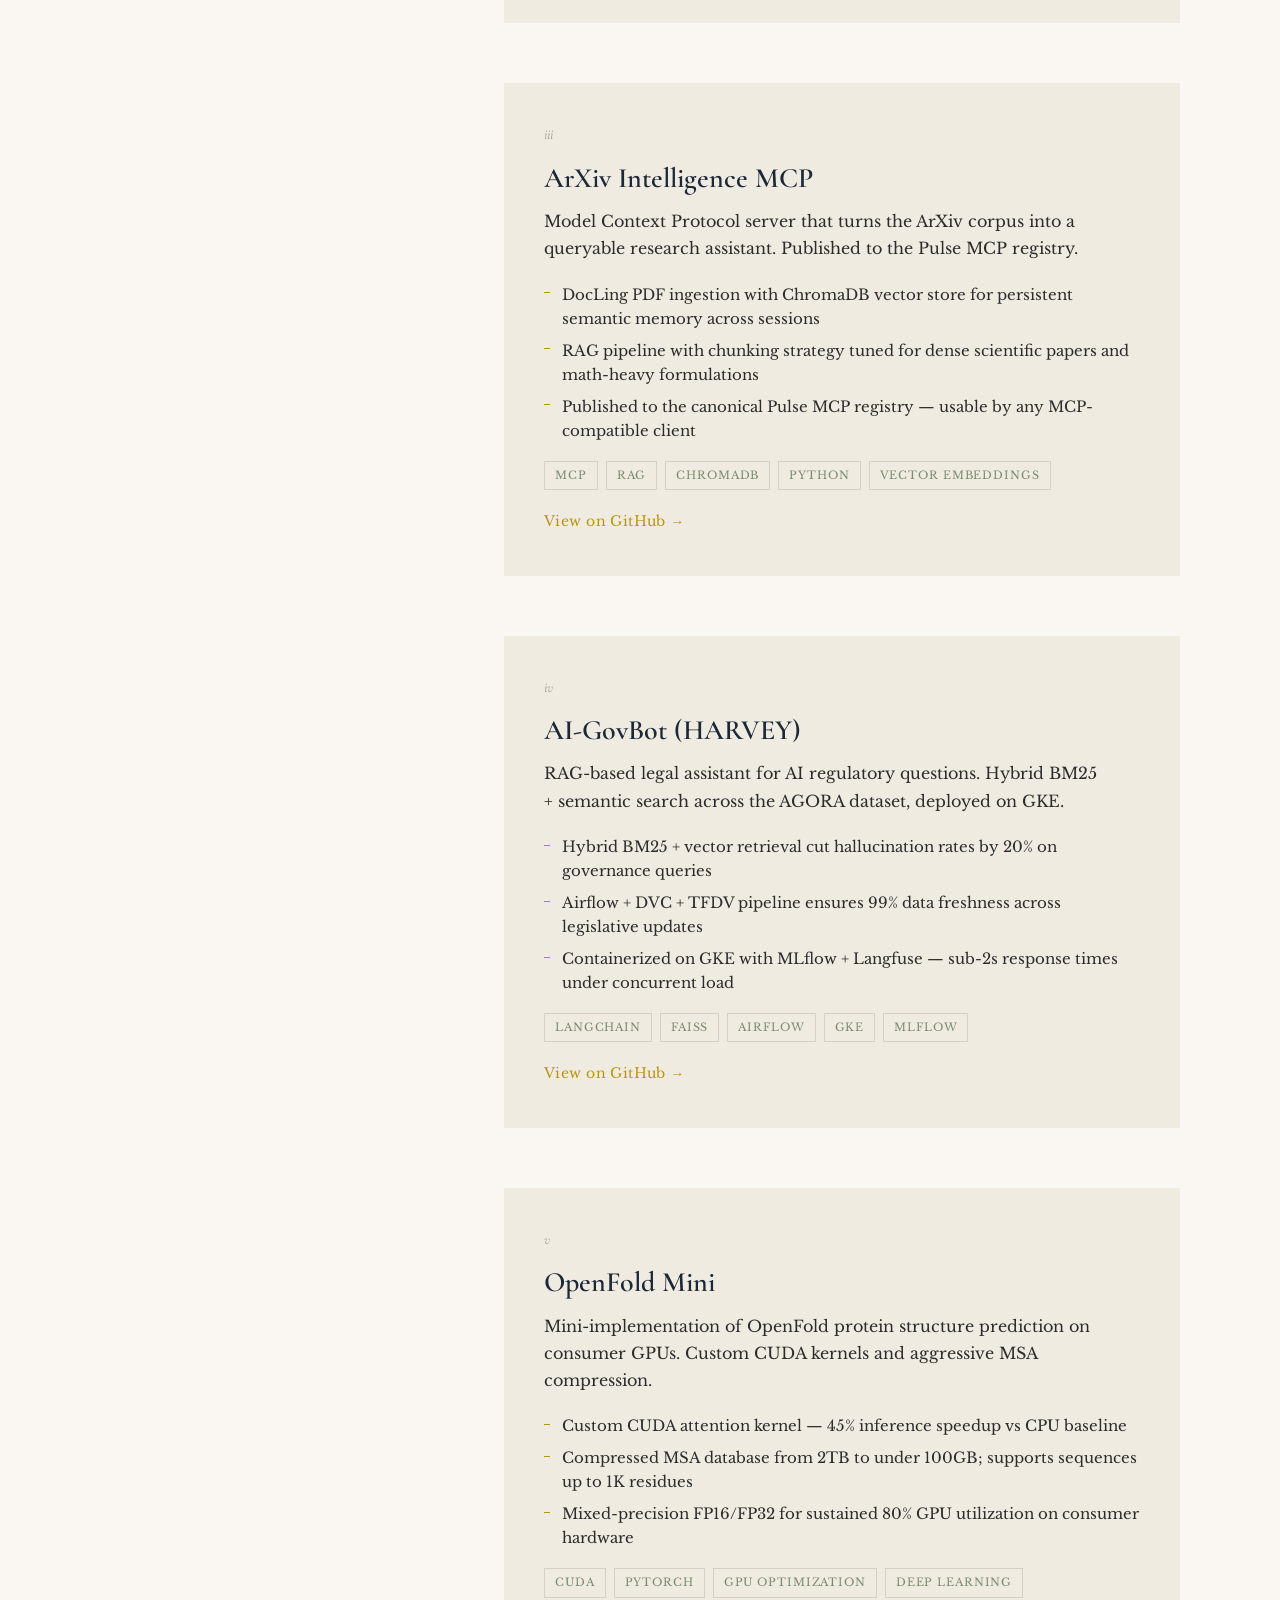
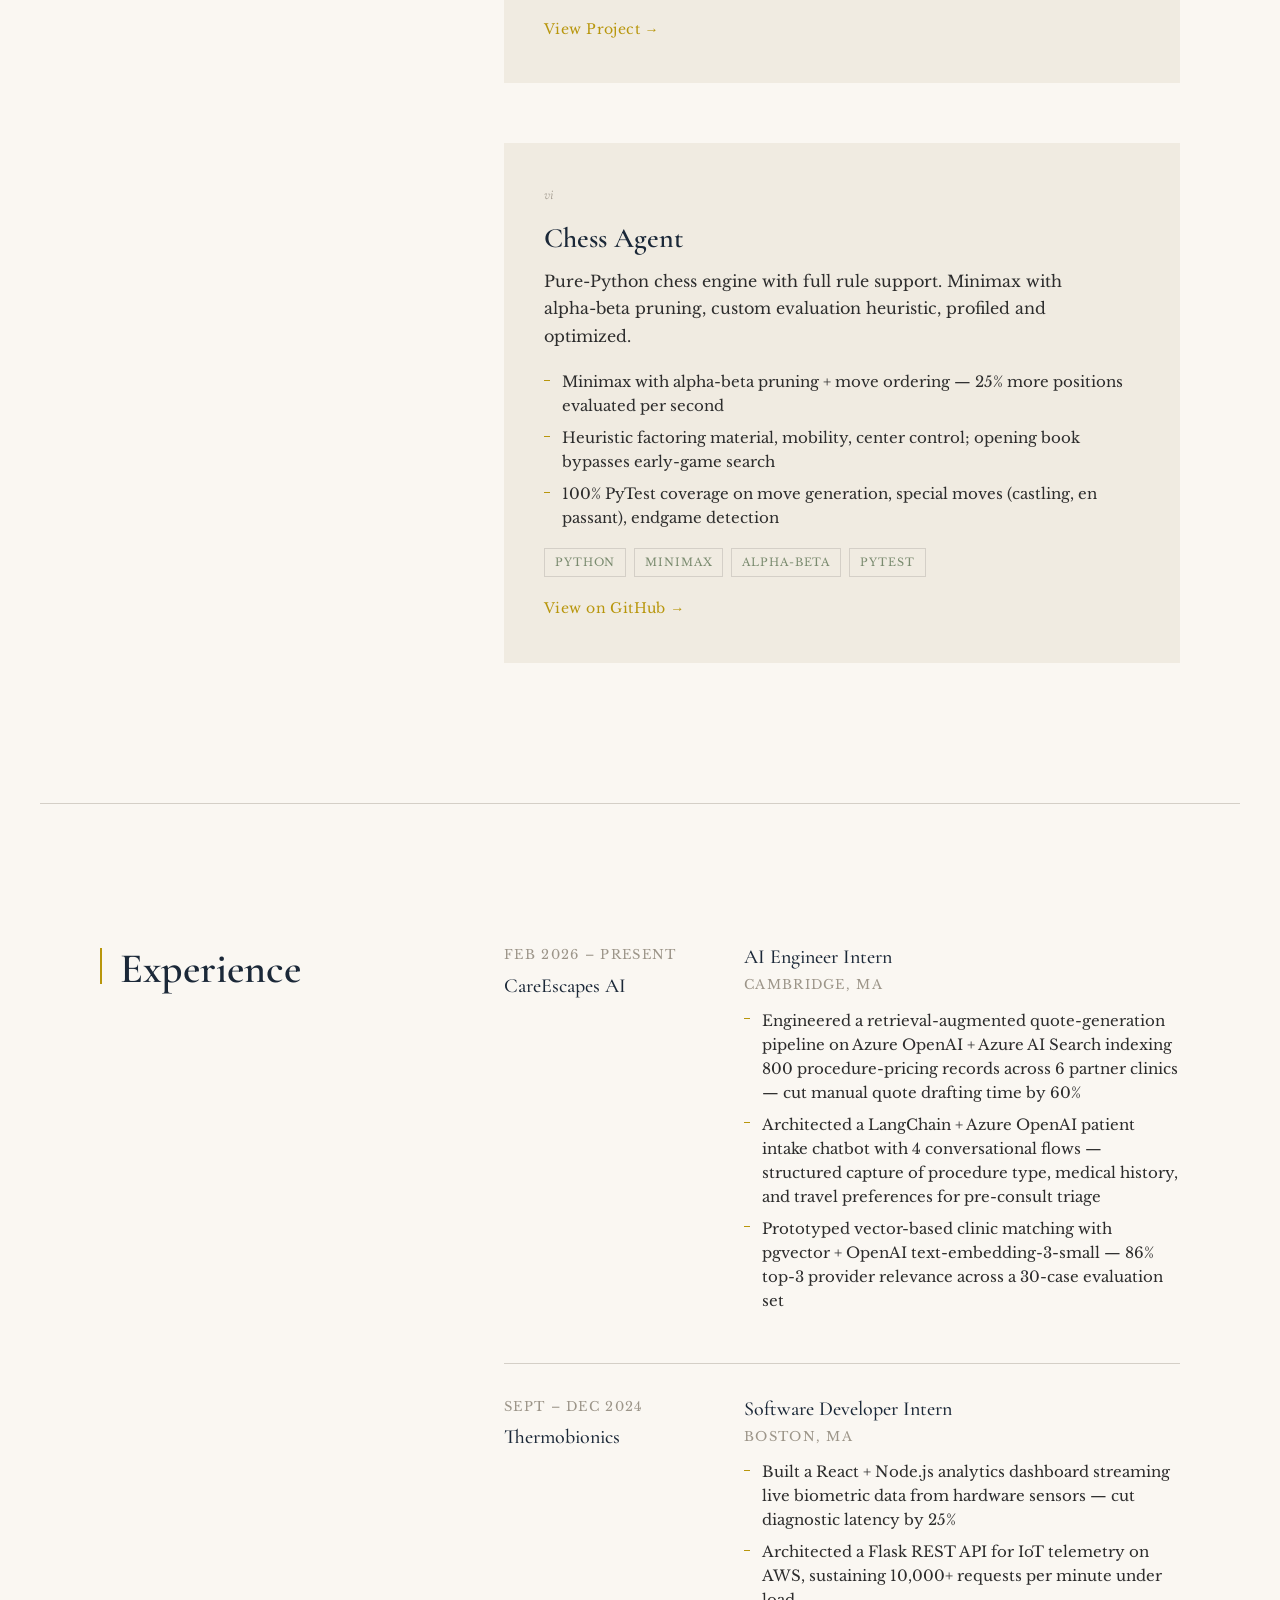
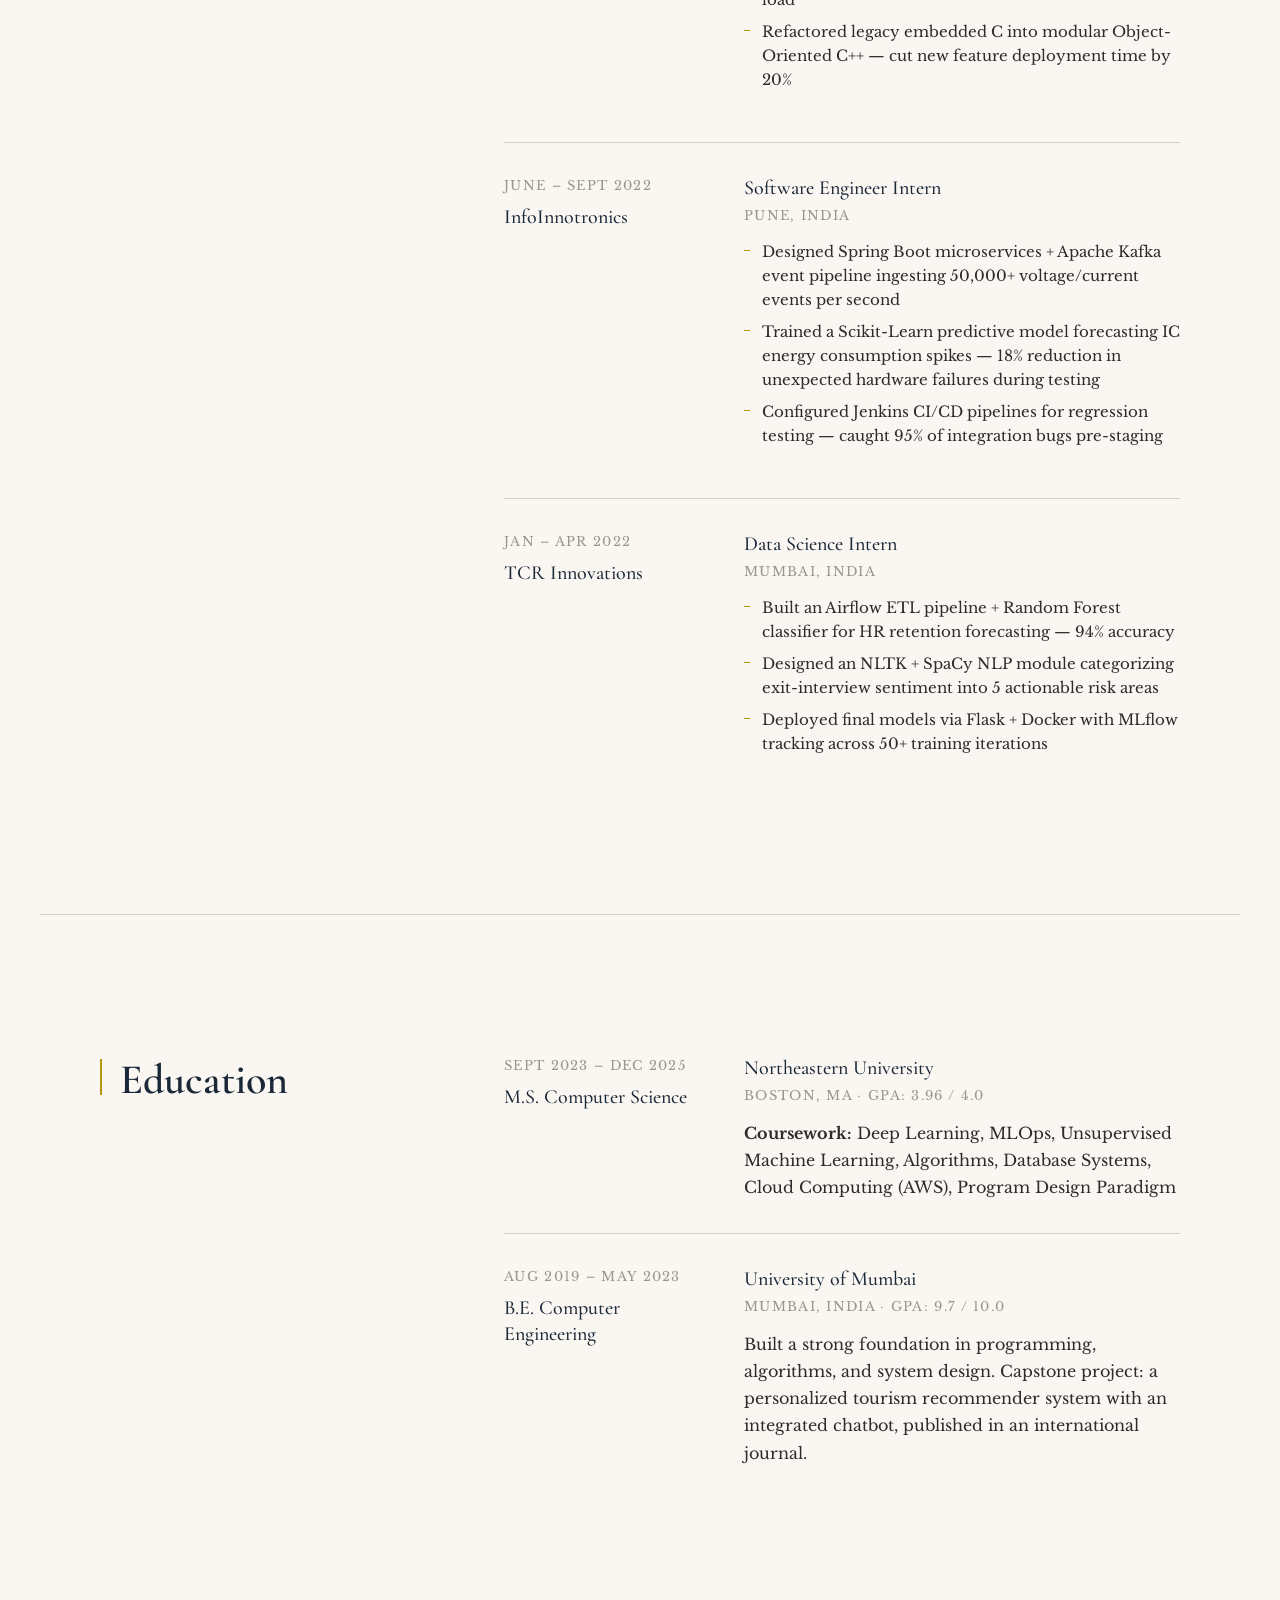
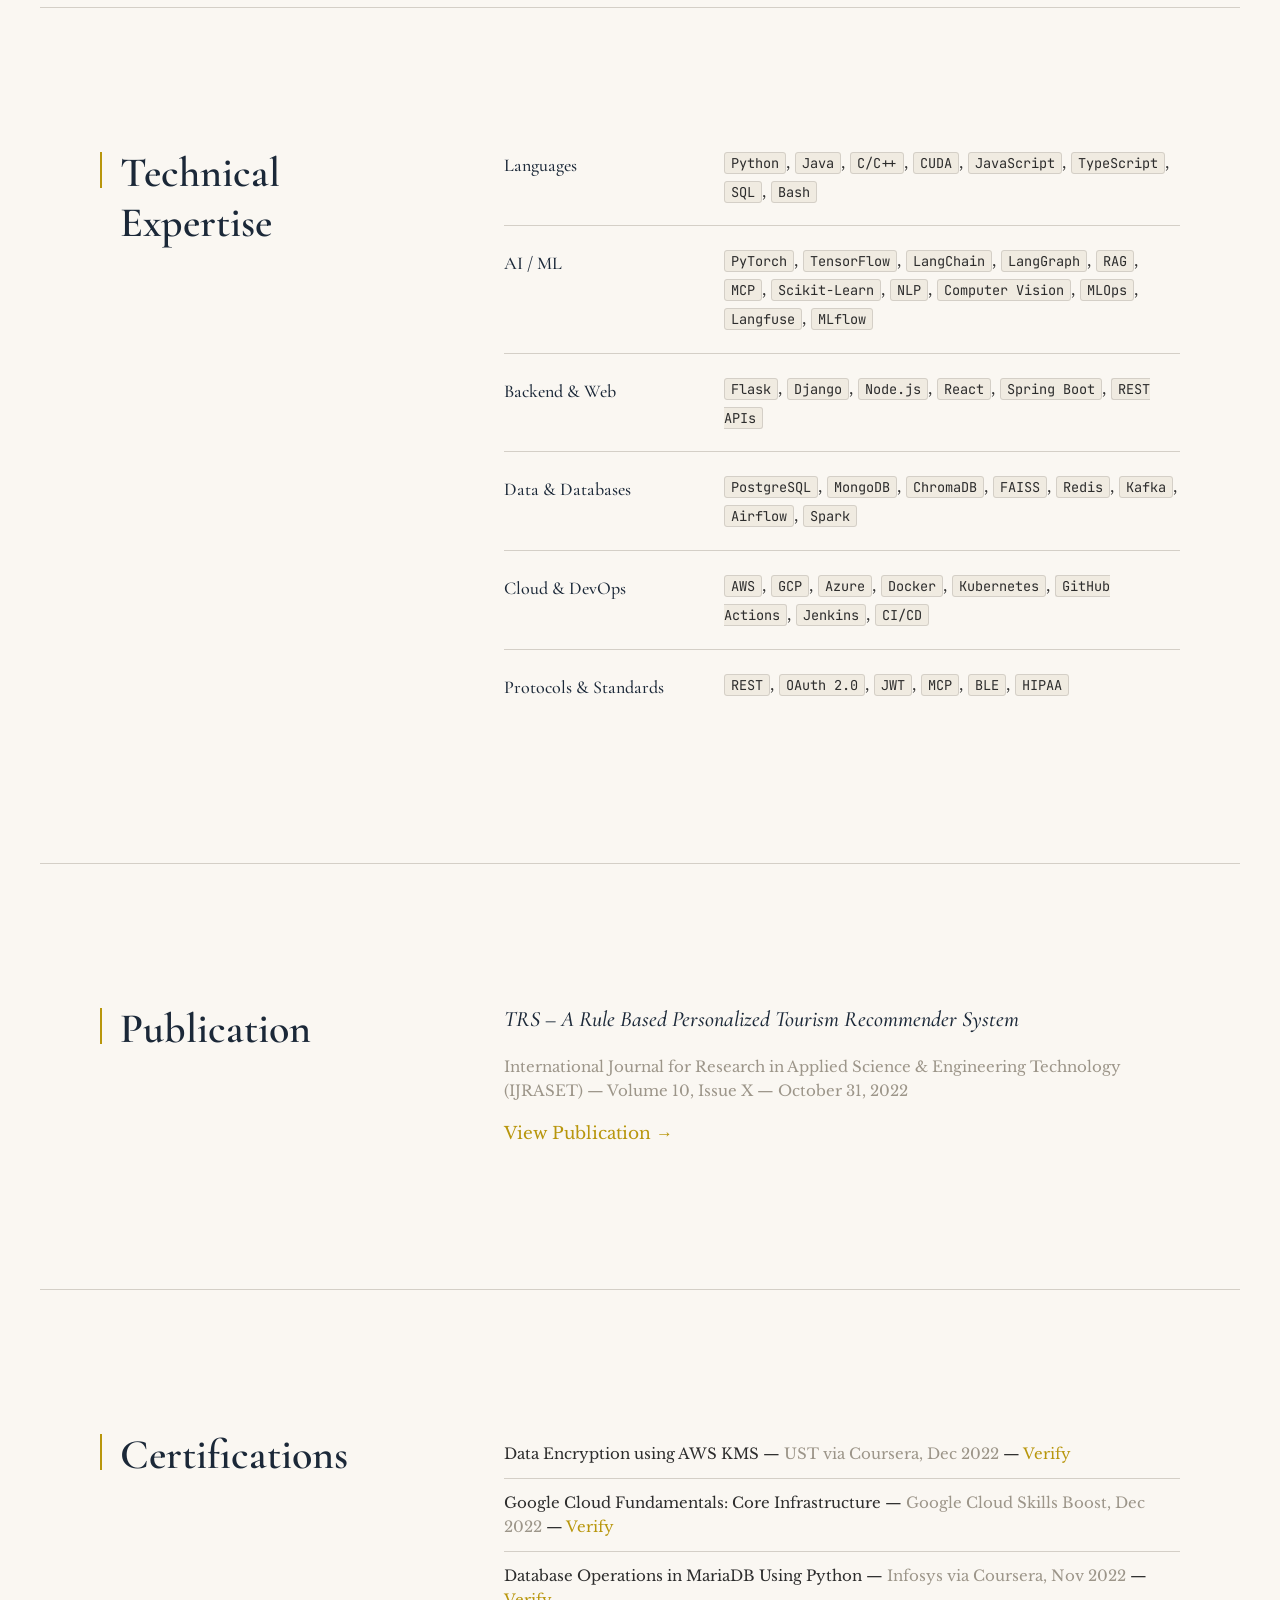
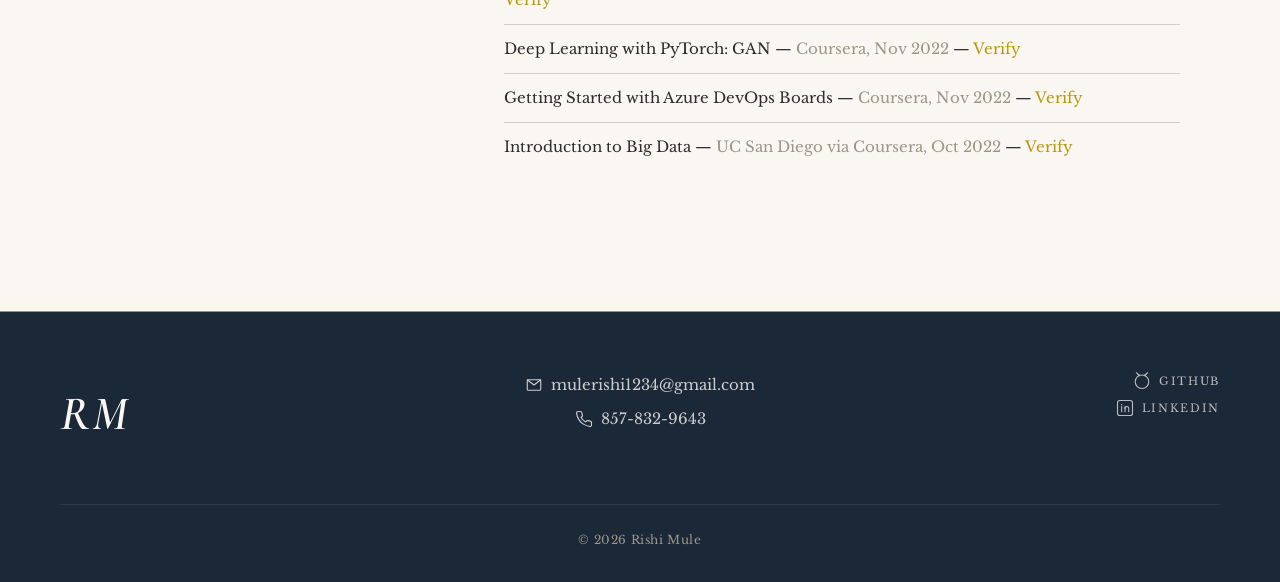
==== commit 7787f765: "feat(nav): add github + linkedin icons, remove open-to-work pill from navbar" ====
--- a/index.html
+++ b/index.html
@@ -124,10 +124,19 @@
       <a href="#education">Education</a>
       <a href="#skills">Skills</a>
       <a href="#contact">Contact</a>
-      <a href="#contact" class="status-pill nav-status" aria-label="Open to work — jump to contact">
-        <span class="status-dot" aria-hidden="true"></span>
-        <span class="status-label">Open to work</span>
-      </a>
+      <span class="nav-divider" aria-hidden="true"></span>
+      <div class="nav-socials">
+        <a href="https://github.com/rishimule" class="nav-social" target="_blank" rel="noopener noreferrer" aria-label="GitHub">
+          <svg class="nav-social-icon" viewBox="0 0 24 24" aria-hidden="true" focusable="false">
+            <path fill="currentColor" d="M12 .297c-6.63 0-12 5.373-12 12 0 5.303 3.438 9.8 8.205 11.385.6.113.82-.258.82-.577 0-.285-.01-1.04-.015-2.04-3.338.724-4.042-1.61-4.042-1.61C4.422 18.07 3.633 17.7 3.633 17.7c-1.087-.744.084-.729.084-.729 1.205.084 1.838 1.236 1.838 1.236 1.07 1.835 2.809 1.305 3.495.998.108-.776.417-1.305.76-1.605-2.665-.3-5.466-1.332-5.466-5.93 0-1.31.465-2.38 1.235-3.22-.135-.303-.54-1.523.105-3.176 0 0 1.005-.322 3.3 1.23.96-.267 1.98-.399 3-.405 1.02.006 2.04.138 3 .405 2.28-1.552 3.285-1.23 3.285-1.23.645 1.653.24 2.873.12 3.176.765.84 1.23 1.91 1.23 3.22 0 4.61-2.805 5.625-5.475 5.92.42.36.81 1.096.81 2.22 0 1.606-.015 2.896-.015 3.286 0 .315.21.69.825.57C20.565 22.092 24 17.592 24 12.297c0-6.627-5.373-12-12-12"/>
+          </svg>
+        </a>
+        <a href="https://www.linkedin.com/in/rishi-mule/" class="nav-social" target="_blank" rel="noopener noreferrer" aria-label="LinkedIn">
+          <svg class="nav-social-icon" viewBox="0 0 24 24" aria-hidden="true" focusable="false">
+            <path fill="currentColor" d="M20.447 20.452h-3.554v-5.569c0-1.328-.027-3.037-1.852-3.037-1.853 0-2.136 1.445-2.136 2.939v5.667H9.351V9h3.414v1.561h.046c.477-.9 1.637-1.85 3.37-1.85 3.601 0 4.267 2.37 4.267 5.455v6.286zM5.337 7.433a2.062 2.062 0 0 1-2.063-2.065 2.063 2.063 0 1 1 2.063 2.065zm1.782 13.019H3.555V9h3.564v11.452zM22.225 0H1.771C.792 0 0 .774 0 1.729v20.542C0 23.227.792 24 1.771 24h20.451C23.2 24 24 23.227 24 22.271V1.729C24 .774 23.2 0 22.222 0h.003z"/>
+          </svg>
+        </a>
+      </div>
       <button class="theme-toggle-btn" id="themeToggle" aria-label="Switch to evening theme">
         <svg class="icon-sun" viewBox="0 0 24 24" fill="none" stroke="currentColor" stroke-width="1.5" stroke-linecap="round"><circle cx="12" cy="12" r="2.5" fill="currentColor" stroke="none"/><line x1="12" y1="4" x2="12" y2="8"/><line x1="18.9" y1="8" x2="15.5" y2="10"/><line x1="18.9" y1="16" x2="15.5" y2="14"/><line x1="12" y1="20" x2="12" y2="16"/><line x1="5.1" y1="16" x2="8.5" y2="14"/><line x1="5.1" y1="8" x2="8.5" y2="10"/></svg>
         <svg class="icon-moon" viewBox="0 0 24 24" fill="none" stroke="currentColor" stroke-width="1.5" stroke-linecap="round" stroke-linejoin="round"><path d="M21 12.79A9 9 0 1 1 11.21 3a7 7 0 0 0 9.79 9.79z"/></svg>
@@ -140,10 +149,18 @@
 
 <!-- Mobile Menu -->
 <div class="mobile-menu" id="mobileMenu">
-  <a href="#contact" class="status-pill mobile-status" aria-label="Open to work — jump to contact">
-    <span class="status-dot" aria-hidden="true"></span>
-    <span class="status-label">Open to work</span>
-  </a>
+  <div class="mobile-socials">
+    <a href="https://github.com/rishimule" class="nav-social mobile-nav-social" target="_blank" rel="noopener noreferrer" aria-label="GitHub">
+      <svg class="nav-social-icon mobile-nav-social-icon" viewBox="0 0 24 24" aria-hidden="true" focusable="false">
+        <path fill="currentColor" d="M12 .297c-6.63 0-12 5.373-12 12 0 5.303 3.438 9.8 8.205 11.385.6.113.82-.258.82-.577 0-.285-.01-1.04-.015-2.04-3.338.724-4.042-1.61-4.042-1.61C4.422 18.07 3.633 17.7 3.633 17.7c-1.087-.744.084-.729.084-.729 1.205.084 1.838 1.236 1.838 1.236 1.07 1.835 2.809 1.305 3.495.998.108-.776.417-1.305.76-1.605-2.665-.3-5.466-1.332-5.466-5.93 0-1.31.465-2.38 1.235-3.22-.135-.303-.54-1.523.105-3.176 0 0 1.005-.322 3.3 1.23.96-.267 1.98-.399 3-.405 1.02.006 2.04.138 3 .405 2.28-1.552 3.285-1.23 3.285-1.23.645 1.653.24 2.873.12 3.176.765.84 1.23 1.91 1.23 3.22 0 4.61-2.805 5.625-5.475 5.92.42.36.81 1.096.81 2.22 0 1.606-.015 2.896-.015 3.286 0 .315.21.69.825.57C20.565 22.092 24 17.592 24 12.297c0-6.627-5.373-12-12-12"/>
+      </svg>
+    </a>
+    <a href="https://www.linkedin.com/in/rishi-mule/" class="nav-social mobile-nav-social" target="_blank" rel="noopener noreferrer" aria-label="LinkedIn">
+      <svg class="nav-social-icon mobile-nav-social-icon" viewBox="0 0 24 24" aria-hidden="true" focusable="false">
+        <path fill="currentColor" d="M20.447 20.452h-3.554v-5.569c0-1.328-.027-3.037-1.852-3.037-1.853 0-2.136 1.445-2.136 2.939v5.667H9.351V9h3.414v1.561h.046c.477-.9 1.637-1.85 3.37-1.85 3.601 0 4.267 2.37 4.267 5.455v6.286zM5.337 7.433a2.062 2.062 0 0 1-2.063-2.065 2.063 2.063 0 1 1 2.063 2.065zm1.782 13.019H3.555V9h3.564v11.452zM22.225 0H1.771C.792 0 0 .774 0 1.729v20.542C0 23.227.792 24 1.771 24h20.451C23.2 24 24 23.227 24 22.271V1.729C24 .774 23.2 0 22.222 0h.003z"/>
+      </svg>
+    </a>
+  </div>
   <button class="theme-toggle-btn mobile-theme-toggle-btn" id="themeToggleMobile" aria-label="Switch to evening theme">
     <svg class="icon-sun" viewBox="0 0 24 24" fill="none" stroke="currentColor" stroke-width="1.5" stroke-linecap="round"><circle cx="12" cy="12" r="2.5" fill="currentColor" stroke="none"/><line x1="12" y1="4" x2="12" y2="8"/><line x1="18.9" y1="8" x2="15.5" y2="10"/><line x1="18.9" y1="16" x2="15.5" y2="14"/><line x1="12" y1="20" x2="12" y2="16"/><line x1="5.1" y1="16" x2="8.5" y2="14"/><line x1="5.1" y1="8" x2="8.5" y2="10"/></svg>
     <svg class="icon-moon" viewBox="0 0 24 24" fill="none" stroke="currentColor" stroke-width="1.5" stroke-linecap="round" stroke-linejoin="round"><path d="M21 12.79A9 9 0 1 1 11.21 3a7 7 0 0 0 9.79 9.79z"/></svg>
--- a/assets/css/styles.css
+++ b/assets/css/styles.css
@@ -263,6 +263,56 @@
 
 .nav-resume::after { display: none; }
 
+/* ============================================================
+   Nav Social Icons (GitHub, LinkedIn)
+   ============================================================ */
+.nav-divider {
+  display: inline-block;
+  width: 1px;
+  height: 16px;
+  background: var(--nav-text);
+  opacity: 0.25;
+  align-self: center;
+}
+
+.nav-socials {
+  display: inline-flex;
+  align-items: center;
+  gap: 12px;
+}
+
+.nav-social {
+  display: inline-flex;
+  align-items: center;
+  justify-content: center;
+  width: 36px;
+  height: 36px;
+  padding: 0;
+  color: var(--nav-text);
+  opacity: 0.75;
+  transition: color 0.3s ease, opacity 0.3s ease;
+  border-radius: 4px;
+}
+
+.nav-social::after { display: none; }
+
+.nav-social:hover,
+.nav-social:focus-visible {
+  color: var(--accent-gold);
+  opacity: 1;
+}
+
+.nav-social:focus-visible {
+  outline: 2px solid var(--accent-gold);
+  outline-offset: 3px;
+}
+
+.nav-social-icon {
+  width: 18px;
+  height: 18px;
+  display: block;
+}
+
 /* Mobile menu toggle */
 .nav-toggle {
   display: none;
@@ -359,6 +409,40 @@
   height: auto;
 }
 
+/* Mobile social icons row */
+.mobile-menu .mobile-socials {
+  display: flex;
+  flex-direction: row;
+  align-items: center;
+  gap: 20px;
+  padding: 4px 0 12px;
+  border-bottom: 1px solid rgba(255, 255, 255, 0.06);
+  margin-bottom: 12px;
+}
+
+.mobile-menu .mobile-nav-social {
+  display: inline-flex;
+  align-items: center;
+  justify-content: center;
+  width: 44px;
+  height: 44px;
+  padding: 0;
+  border-bottom: none;
+  opacity: 0.75;
+  font-size: 0;
+}
+
+.mobile-menu .mobile-nav-social:hover,
+.mobile-menu .mobile-nav-social:focus-visible {
+  color: var(--accent-gold);
+  opacity: 1;
+}
+
+.mobile-nav-social-icon {
+  width: 22px;
+  height: 22px;
+}
+
 /* ============================================================
    Hero
    ============================================================ */
@@ -1026,7 +1110,6 @@
    ============================================================ */
 @media (max-width: 768px) {
   .nav-links { display: none; }
-  .nav-status { display: none; }
   .nav-toggle { display: block; }
   .mobile-menu { display: block; }
 
@@ -1362,27 +1445,11 @@
   padding: 6px 14px;
   border: 1px solid var(--border);
   background: transparent;
-  color: var(--text-secondary);
+  color: var(--text-heading);
   font-size: 0.72rem;
 }
 
 .hero-status:hover {
-  color: var(--text-heading);
   border-color: var(--accent-gold);
-}
-
-.nav-status {
-  padding: 4px 10px;
-  color: var(--nav-text);
-  opacity: 0.85;
-}
-
-.nav-status:hover { opacity: 1; }
-
-.mobile-status {
-  padding: 6px 12px;
-  color: var(--text-primary);
-  border: 1px solid var(--border);
-  align-self: flex-start;
-  margin-bottom: 8px;
-}
+  color: var(--accent-gold);
+}
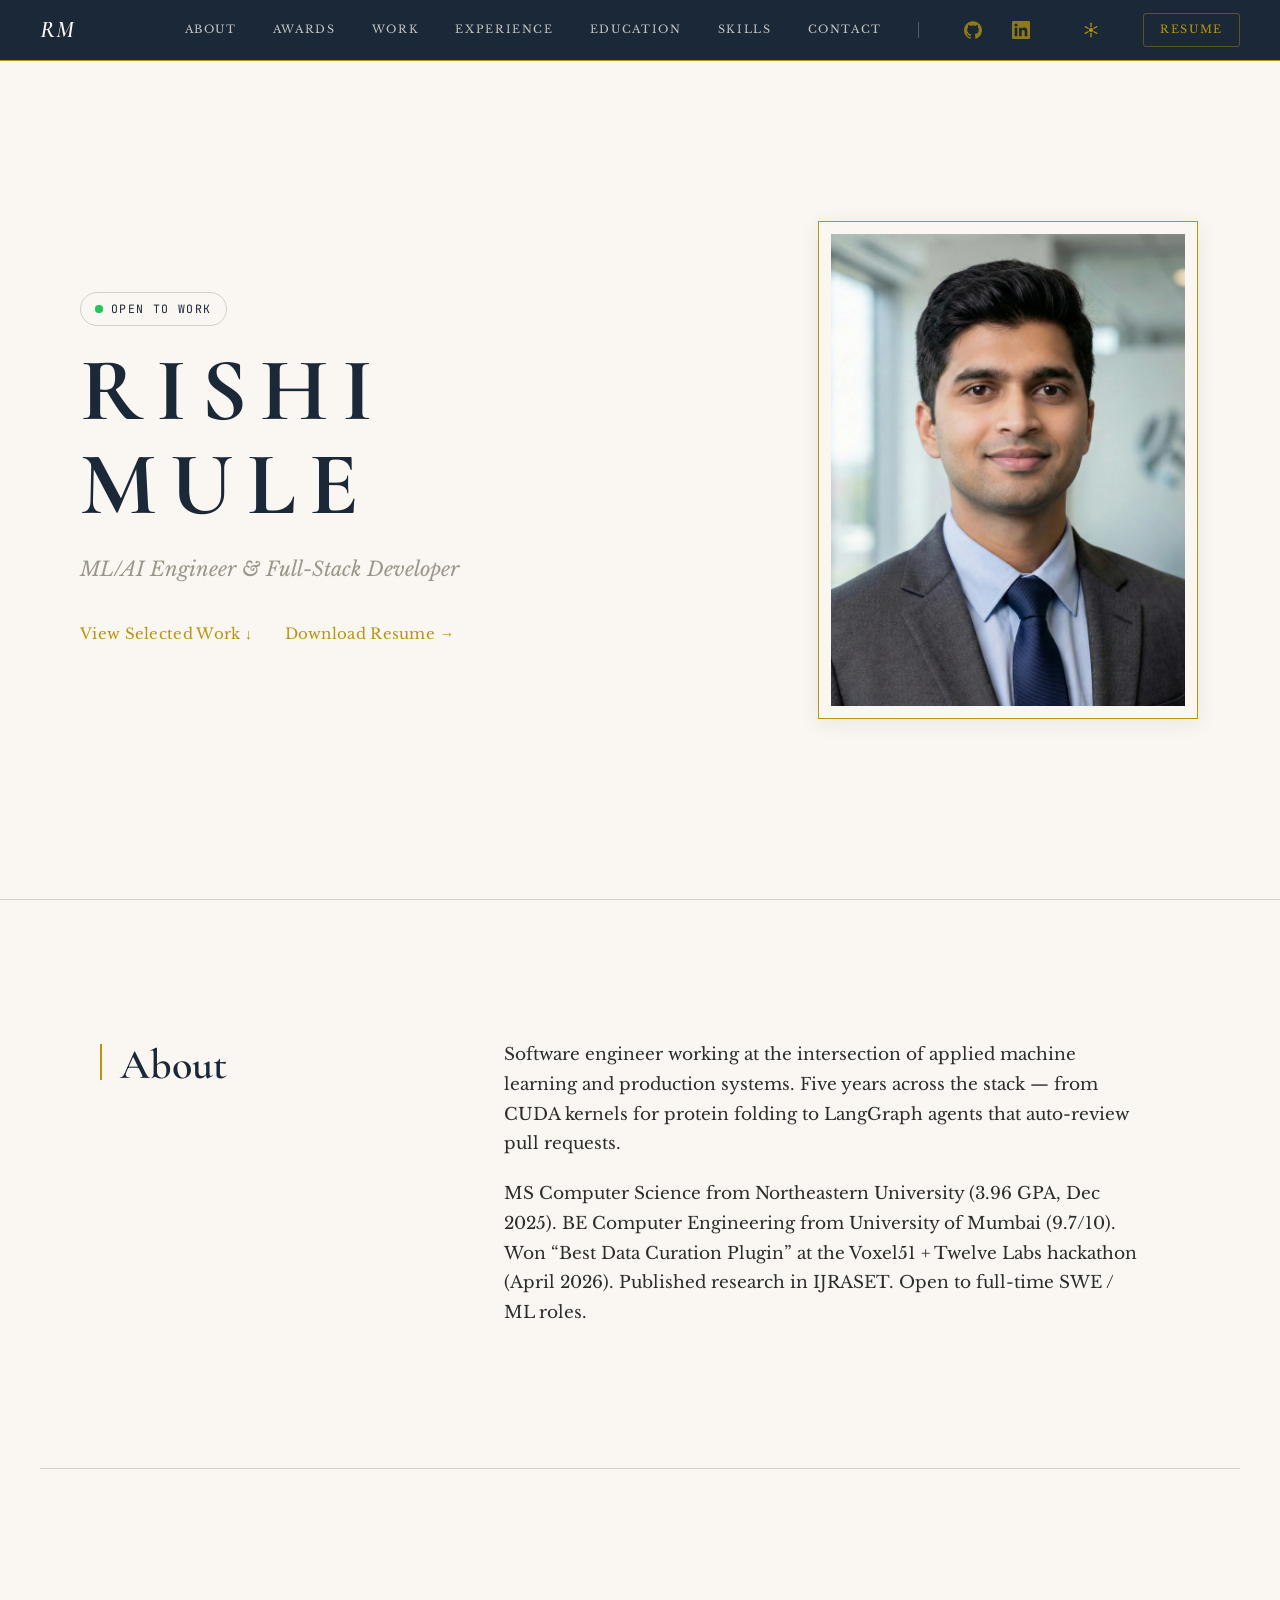
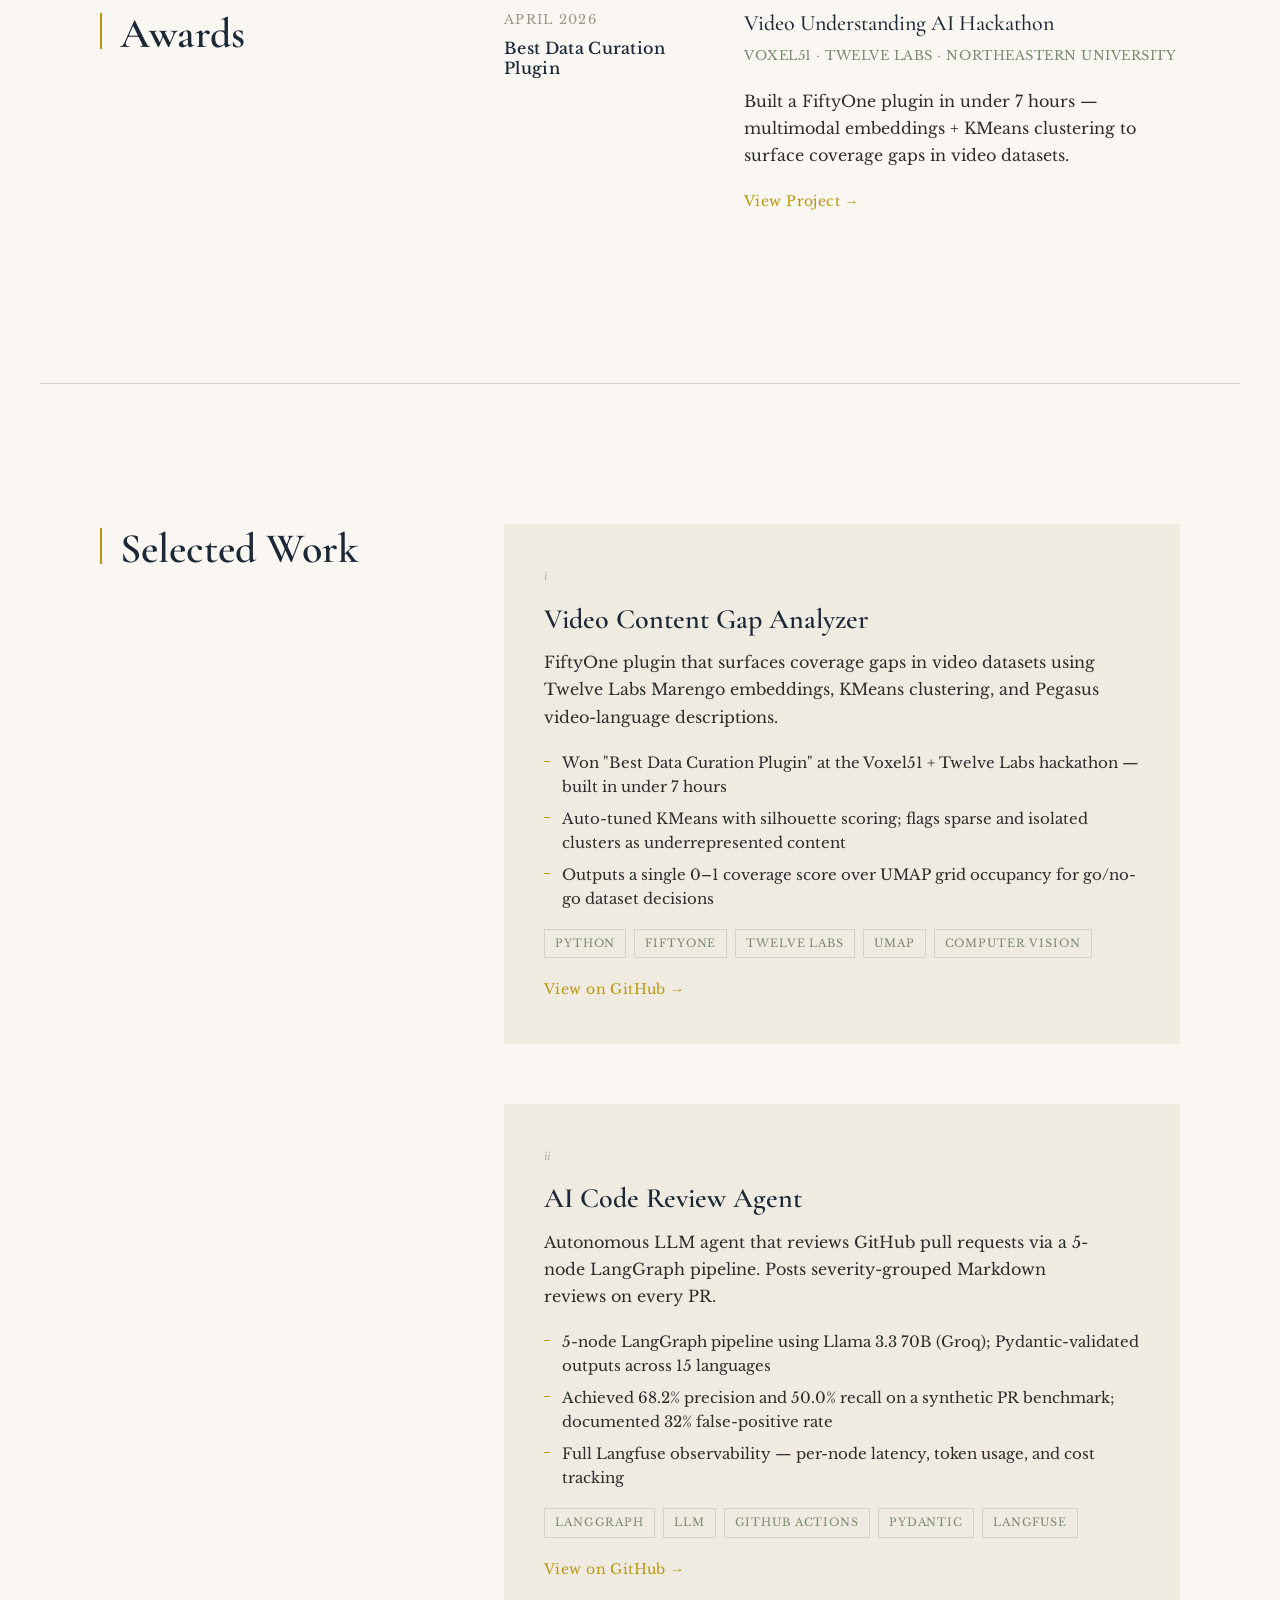
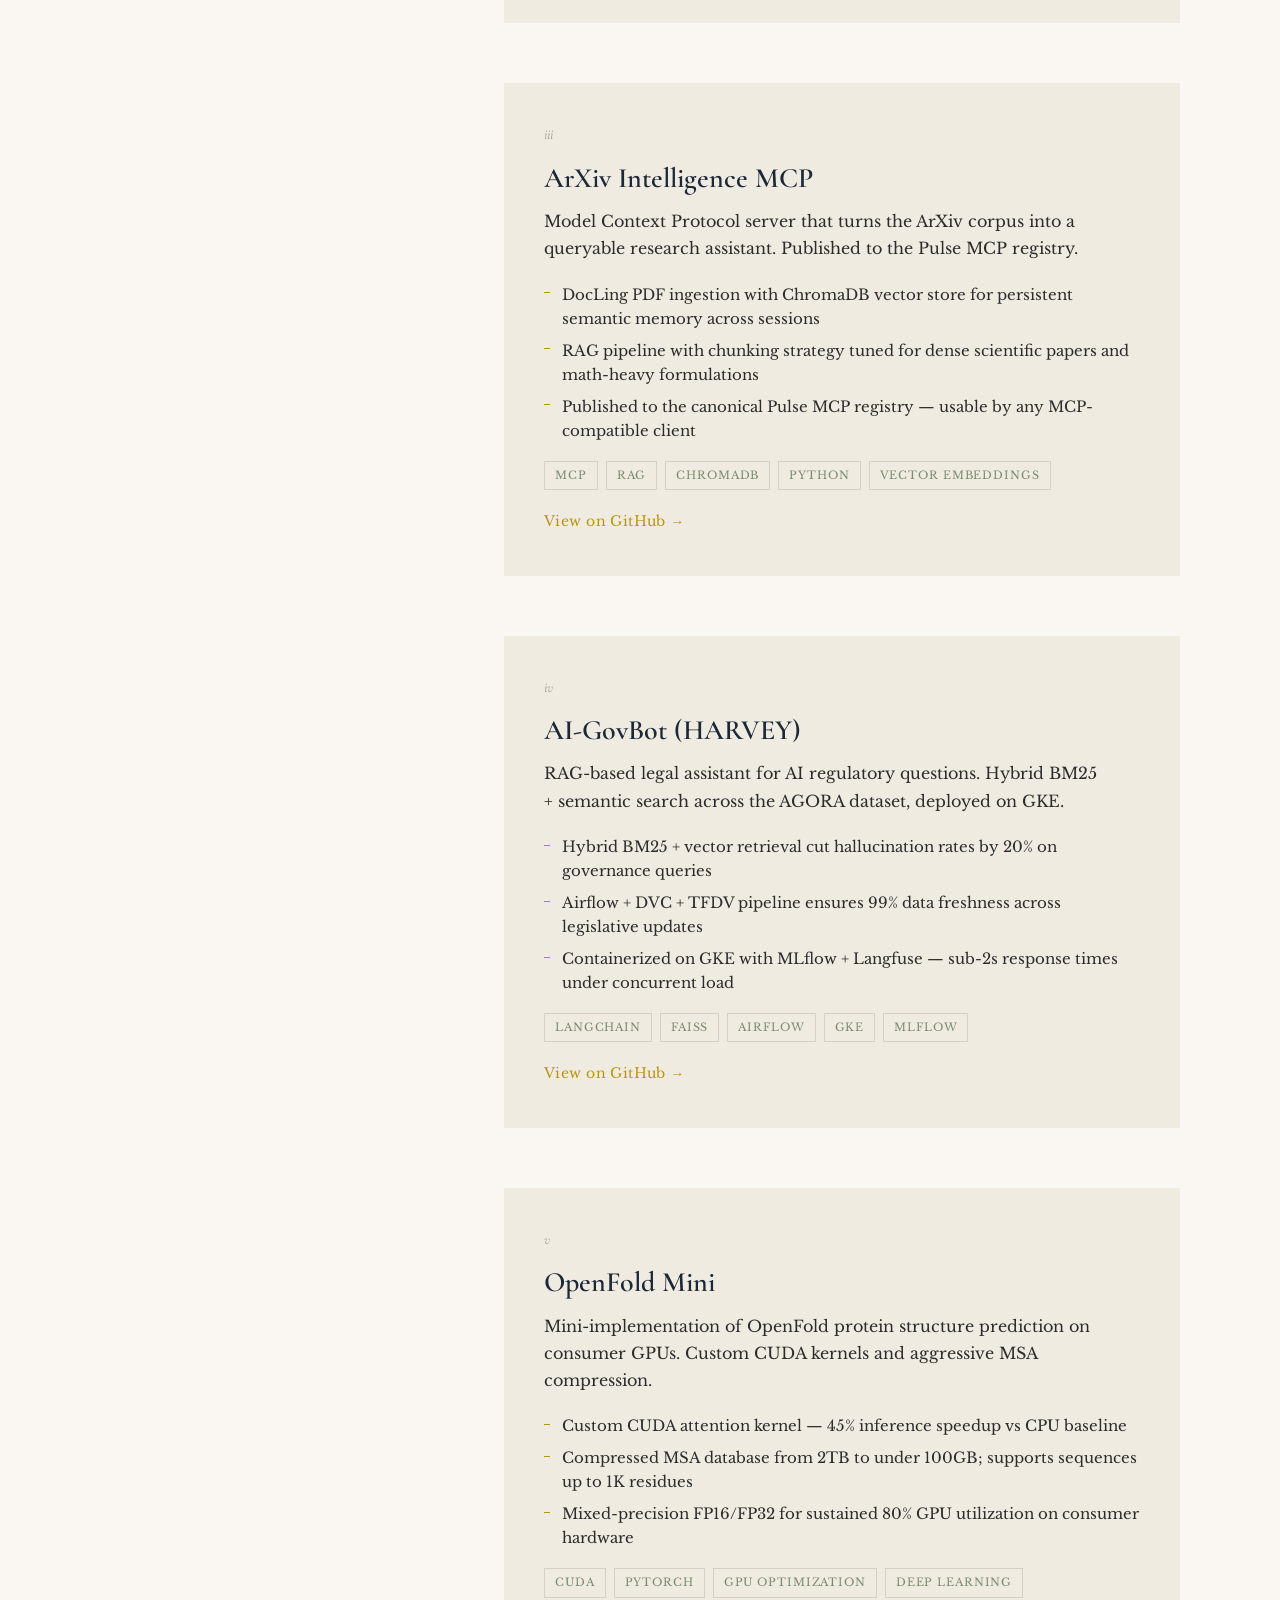
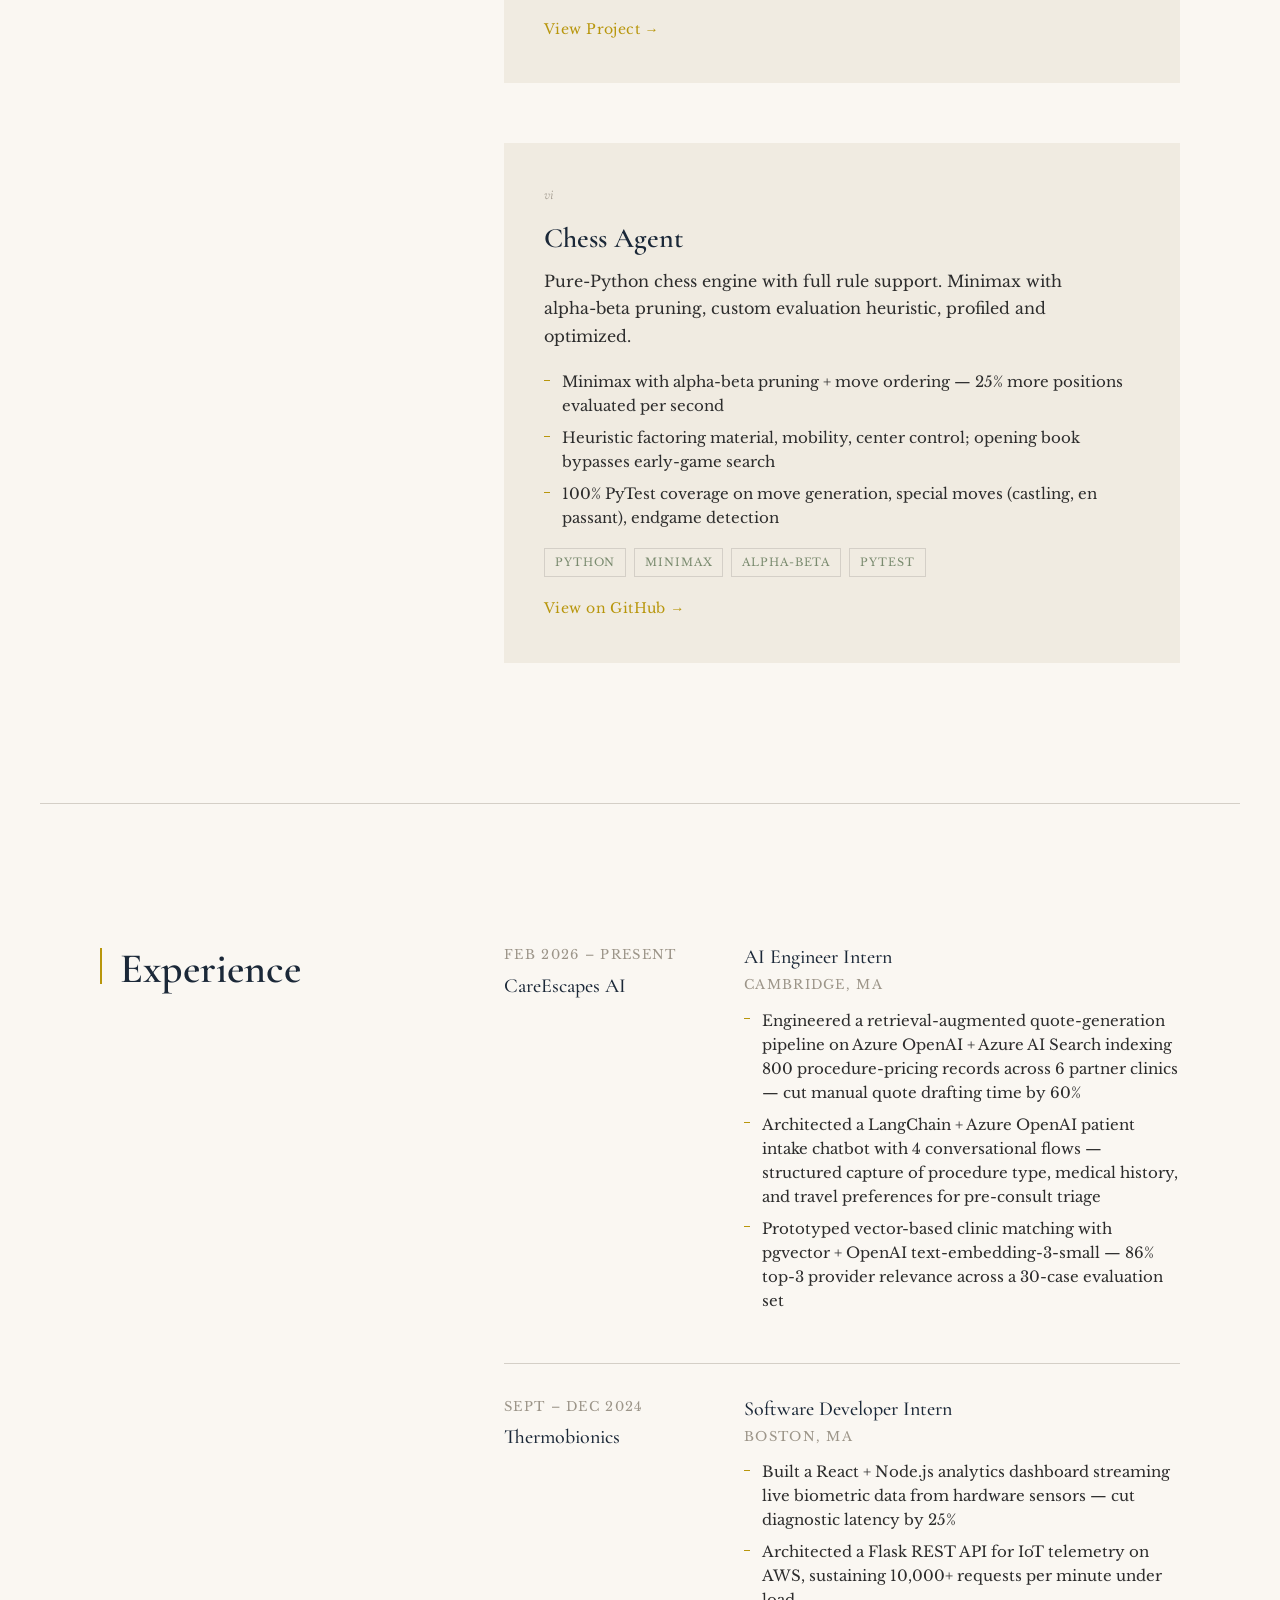
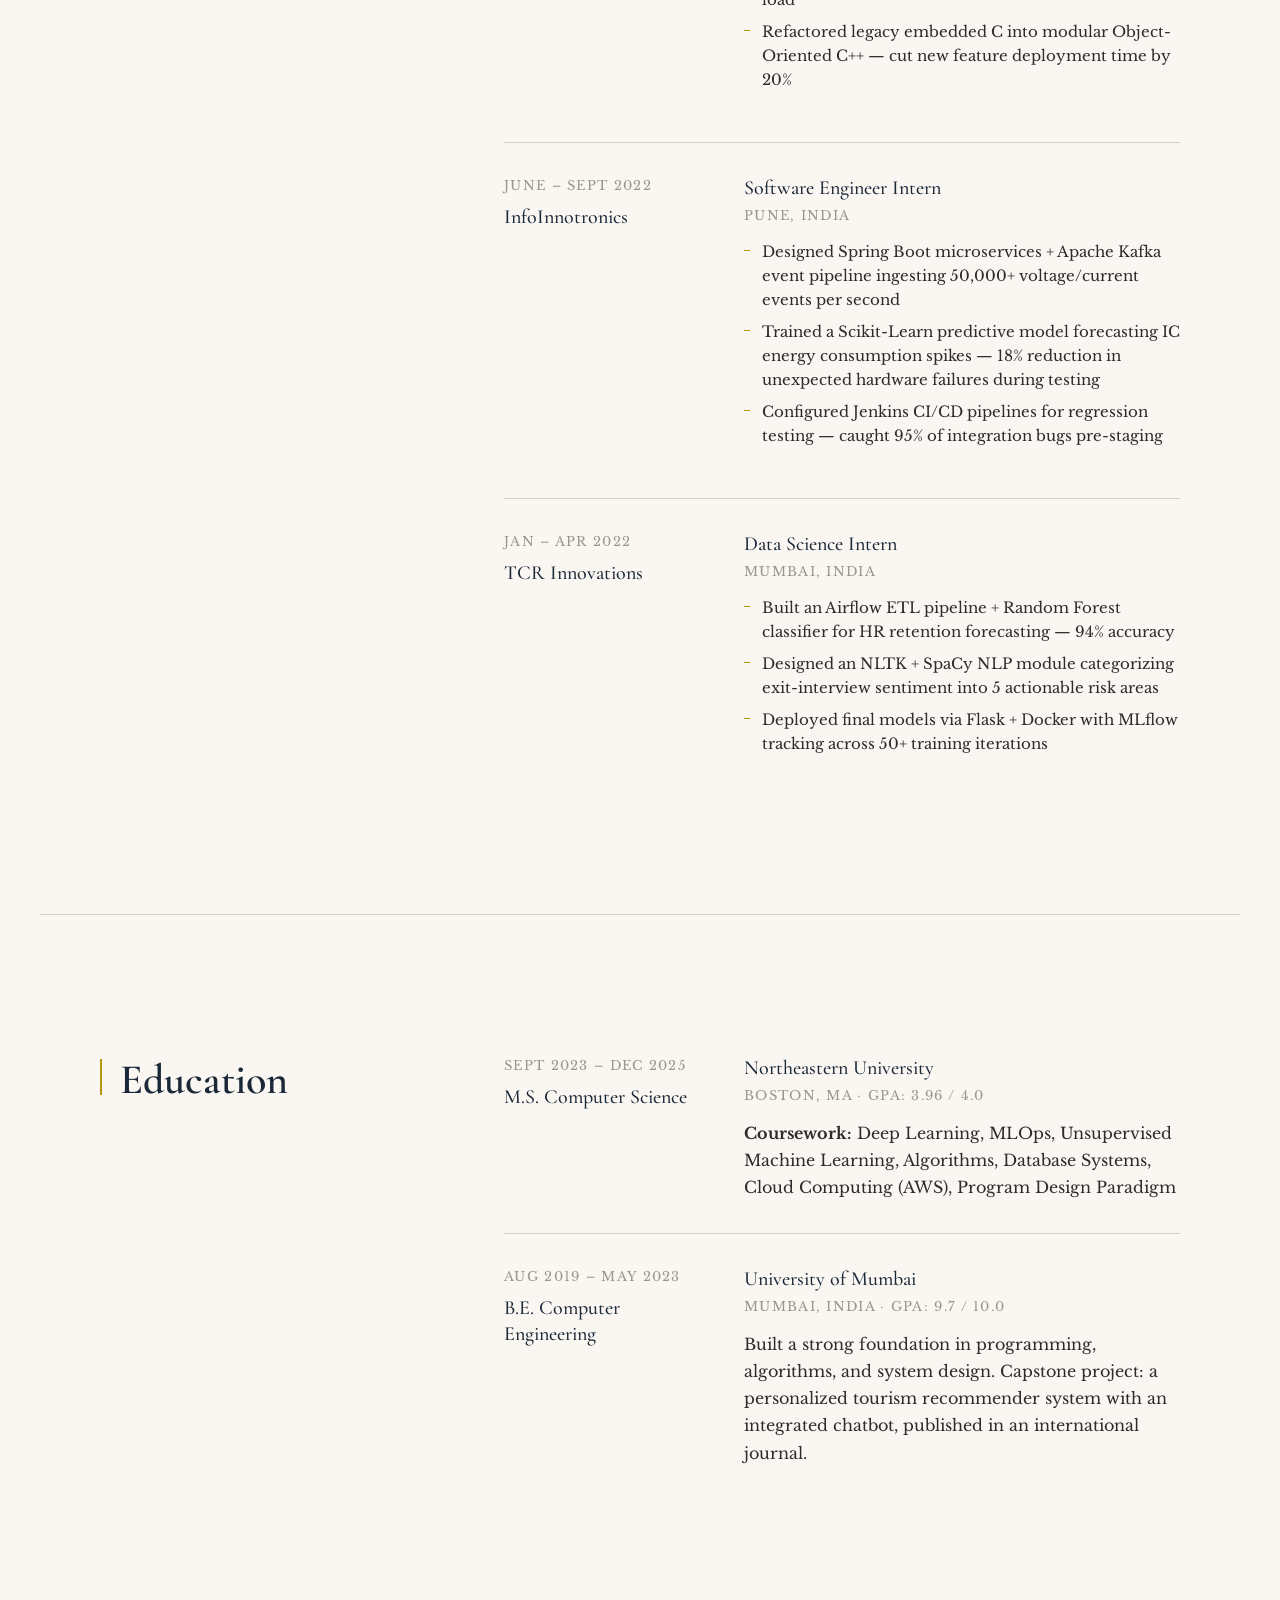
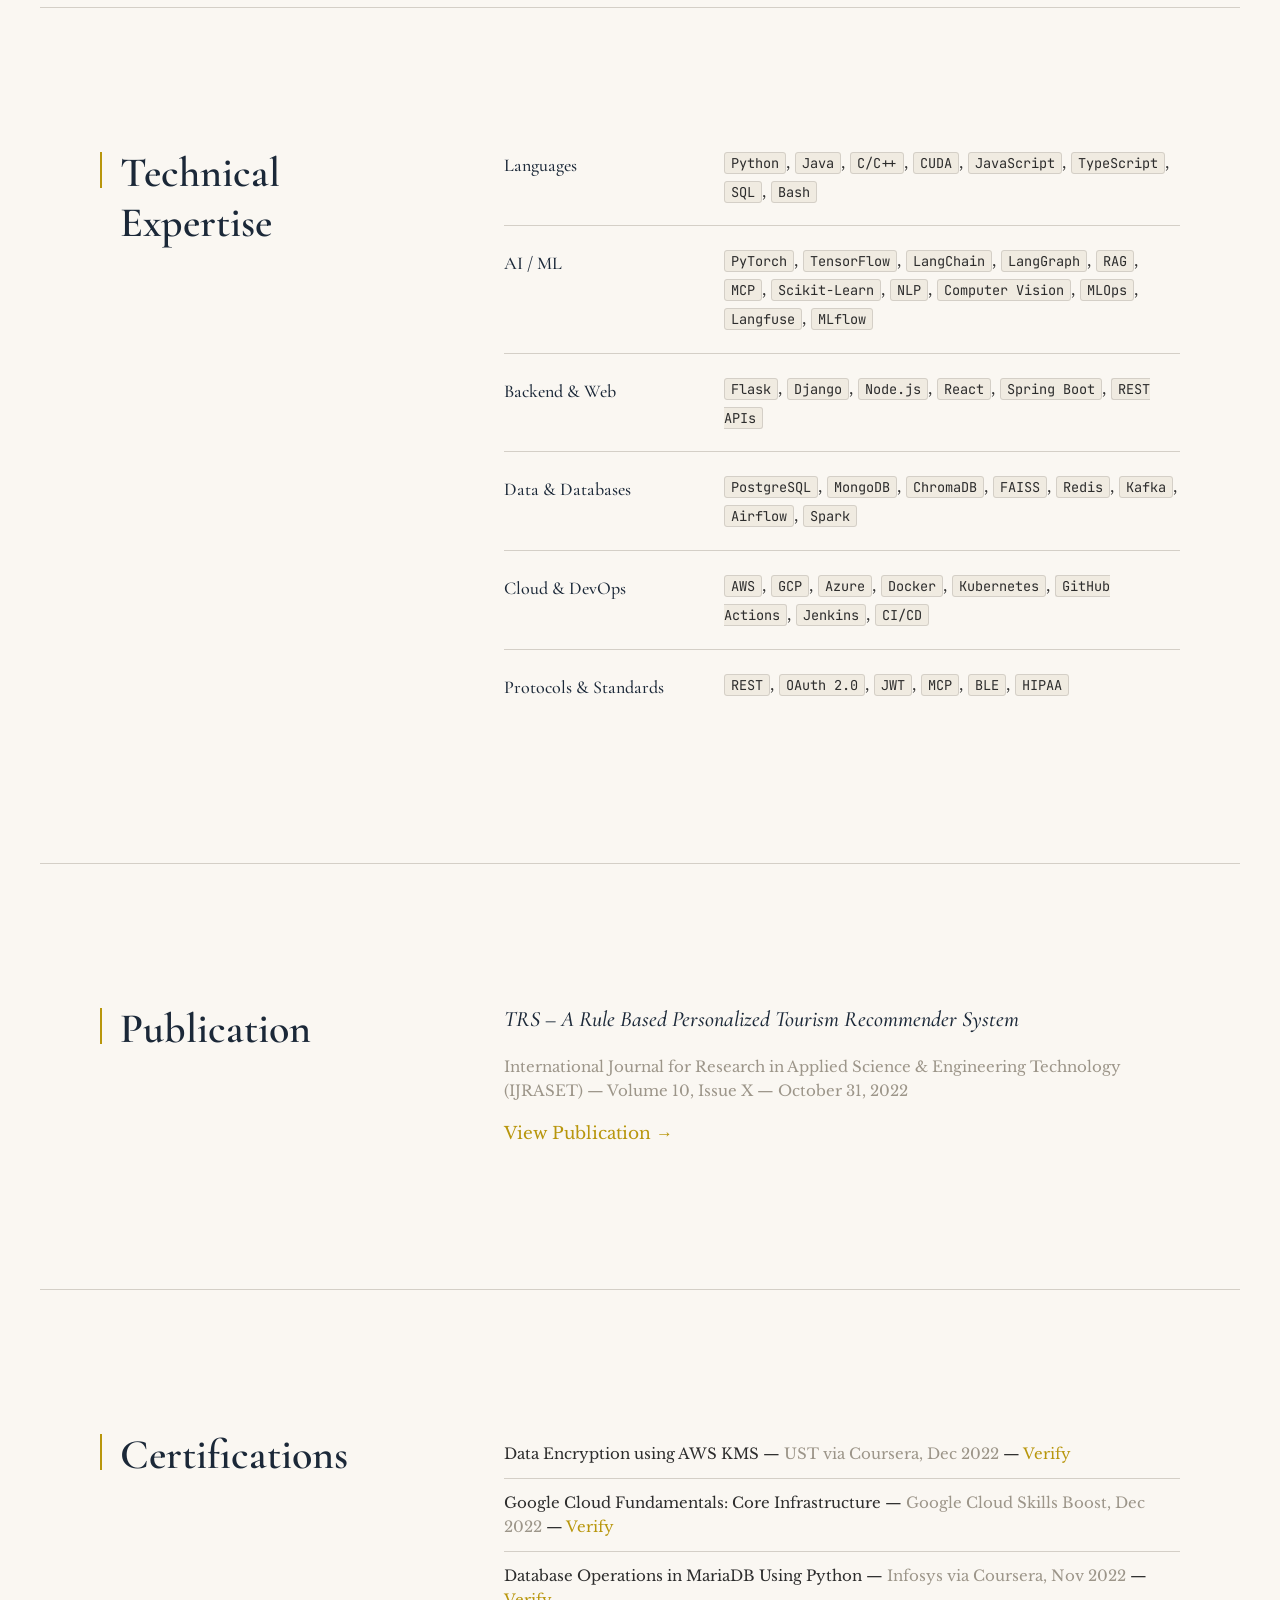
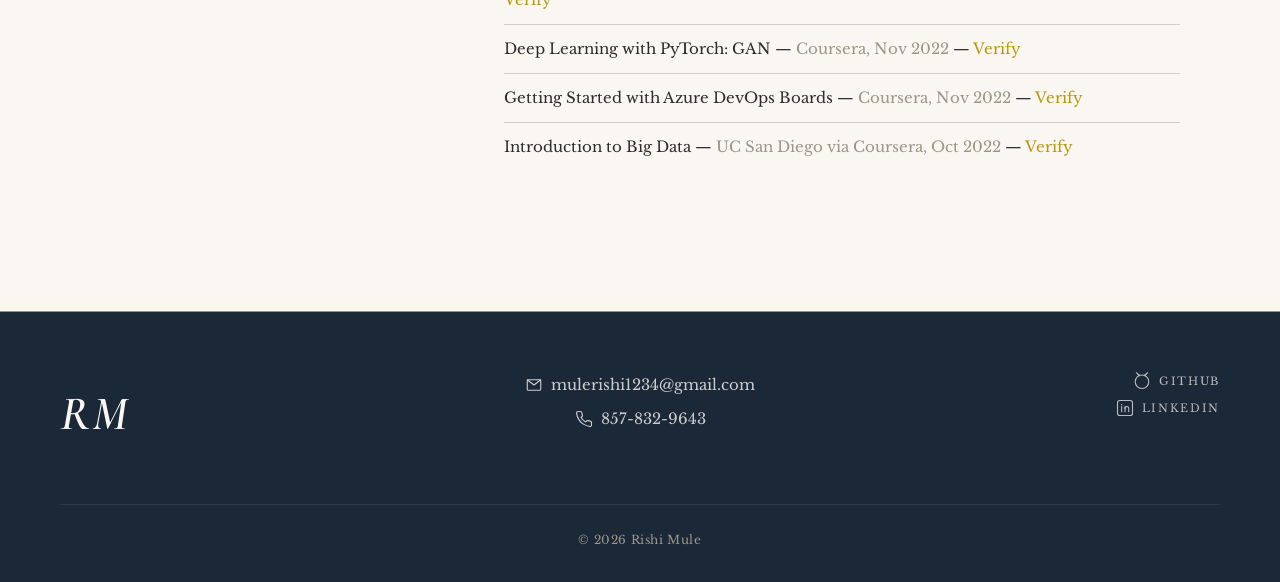
==== commit b25bc1fb: "style(nav): goldify nav social icons and consolidate mobile utility row" ====
--- a/index.html
+++ b/index.html
@@ -149,7 +149,8 @@
 
 <!-- Mobile Menu -->
 <div class="mobile-menu" id="mobileMenu">
-  <div class="mobile-socials">
+  <div class="mobile-utility-row">
+    <div class="mobile-socials">
     <a href="https://github.com/rishimule" class="nav-social mobile-nav-social" target="_blank" rel="noopener noreferrer" aria-label="GitHub">
       <svg class="nav-social-icon mobile-nav-social-icon" viewBox="0 0 24 24" aria-hidden="true" focusable="false">
         <path fill="currentColor" d="M12 .297c-6.63 0-12 5.373-12 12 0 5.303 3.438 9.8 8.205 11.385.6.113.82-.258.82-.577 0-.285-.01-1.04-.015-2.04-3.338.724-4.042-1.61-4.042-1.61C4.422 18.07 3.633 17.7 3.633 17.7c-1.087-.744.084-.729.084-.729 1.205.084 1.838 1.236 1.838 1.236 1.07 1.835 2.809 1.305 3.495.998.108-.776.417-1.305.76-1.605-2.665-.3-5.466-1.332-5.466-5.93 0-1.31.465-2.38 1.235-3.22-.135-.303-.54-1.523.105-3.176 0 0 1.005-.322 3.3 1.23.96-.267 1.98-.399 3-.405 1.02.006 2.04.138 3 .405 2.28-1.552 3.285-1.23 3.285-1.23.645 1.653.24 2.873.12 3.176.765.84 1.23 1.91 1.23 3.22 0 4.61-2.805 5.625-5.475 5.92.42.36.81 1.096.81 2.22 0 1.606-.015 2.896-.015 3.286 0 .315.21.69.825.57C20.565 22.092 24 17.592 24 12.297c0-6.627-5.373-12-12-12"/>
@@ -160,11 +161,12 @@
         <path fill="currentColor" d="M20.447 20.452h-3.554v-5.569c0-1.328-.027-3.037-1.852-3.037-1.853 0-2.136 1.445-2.136 2.939v5.667H9.351V9h3.414v1.561h.046c.477-.9 1.637-1.85 3.37-1.85 3.601 0 4.267 2.37 4.267 5.455v6.286zM5.337 7.433a2.062 2.062 0 0 1-2.063-2.065 2.063 2.063 0 1 1 2.063 2.065zm1.782 13.019H3.555V9h3.564v11.452zM22.225 0H1.771C.792 0 0 .774 0 1.729v20.542C0 23.227.792 24 1.771 24h20.451C23.2 24 24 23.227 24 22.271V1.729C24 .774 23.2 0 22.222 0h.003z"/>
       </svg>
     </a>
-  </div>
-  <button class="theme-toggle-btn mobile-theme-toggle-btn" id="themeToggleMobile" aria-label="Switch to evening theme">
-    <svg class="icon-sun" viewBox="0 0 24 24" fill="none" stroke="currentColor" stroke-width="1.5" stroke-linecap="round"><circle cx="12" cy="12" r="2.5" fill="currentColor" stroke="none"/><line x1="12" y1="4" x2="12" y2="8"/><line x1="18.9" y1="8" x2="15.5" y2="10"/><line x1="18.9" y1="16" x2="15.5" y2="14"/><line x1="12" y1="20" x2="12" y2="16"/><line x1="5.1" y1="16" x2="8.5" y2="14"/><line x1="5.1" y1="8" x2="8.5" y2="10"/></svg>
-    <svg class="icon-moon" viewBox="0 0 24 24" fill="none" stroke="currentColor" stroke-width="1.5" stroke-linecap="round" stroke-linejoin="round"><path d="M21 12.79A9 9 0 1 1 11.21 3a7 7 0 0 0 9.79 9.79z"/></svg>
-  </button>
+    </div>
+    <button class="theme-toggle-btn mobile-theme-toggle-btn" id="themeToggleMobile" aria-label="Switch to evening theme">
+      <svg class="icon-sun" viewBox="0 0 24 24" fill="none" stroke="currentColor" stroke-width="1.5" stroke-linecap="round"><circle cx="12" cy="12" r="2.5" fill="currentColor" stroke="none"/><line x1="12" y1="4" x2="12" y2="8"/><line x1="18.9" y1="8" x2="15.5" y2="10"/><line x1="18.9" y1="16" x2="15.5" y2="14"/><line x1="12" y1="20" x2="12" y2="16"/><line x1="5.1" y1="16" x2="8.5" y2="14"/><line x1="5.1" y1="8" x2="8.5" y2="10"/></svg>
+      <svg class="icon-moon" viewBox="0 0 24 24" fill="none" stroke="currentColor" stroke-width="1.5" stroke-linecap="round" stroke-linejoin="round"><path d="M21 12.79A9 9 0 1 1 11.21 3a7 7 0 0 0 9.79 9.79z"/></svg>
+    </button>
+  </div>
   <a href="#about">About</a>
   <a href="#awards">Awards</a>
   <a href="#work">Work</a>
--- a/assets/css/styles.css
+++ b/assets/css/styles.css
@@ -281,28 +281,28 @@
   gap: 12px;
 }
 
-.nav-social {
+a.nav-social {
   display: inline-flex;
   align-items: center;
   justify-content: center;
   width: 36px;
   height: 36px;
   padding: 0;
-  color: var(--nav-text);
+  color: var(--accent-gold);
   opacity: 0.75;
   transition: color 0.3s ease, opacity 0.3s ease;
   border-radius: 4px;
 }
 
-.nav-social::after { display: none; }
-
-.nav-social:hover,
-.nav-social:focus-visible {
+a.nav-social::after { display: none; }
+
+a.nav-social:hover,
+a.nav-social:focus-visible {
   color: var(--accent-gold);
   opacity: 1;
 }
 
-.nav-social:focus-visible {
+a.nav-social:focus-visible {
   outline: 2px solid var(--accent-gold);
   outline-offset: 3px;
 }
@@ -402,22 +402,26 @@
 [data-theme="dark"] .theme-toggle-btn .icon-moon { opacity: 1; }
 
 .mobile-theme-toggle-btn {
-  padding: 12px 6px;
-  border-bottom: 1px solid rgba(255, 255, 255, 0.06);
-  margin-bottom: 4px;
+  padding: 6px;
   width: 32px;
   height: auto;
 }
 
-/* Mobile social icons row */
+/* Mobile utility row — socials cluster + theme toggle */
+.mobile-menu .mobile-utility-row {
+  display: flex;
+  align-items: center;
+  justify-content: space-between;
+  padding: 4px 0 12px;
+  border-bottom: 1px solid rgba(255, 255, 255, 0.06);
+  margin-bottom: 12px;
+}
+
 .mobile-menu .mobile-socials {
   display: flex;
   flex-direction: row;
   align-items: center;
-  gap: 20px;
-  padding: 4px 0 12px;
-  border-bottom: 1px solid rgba(255, 255, 255, 0.06);
-  margin-bottom: 12px;
+  gap: 16px;
 }
 
 .mobile-menu .mobile-nav-social {
@@ -428,7 +432,8 @@
   height: 44px;
   padding: 0;
   border-bottom: none;
-  opacity: 0.75;
+  color: var(--accent-gold);
+  opacity: 1;
   font-size: 0;
 }
 
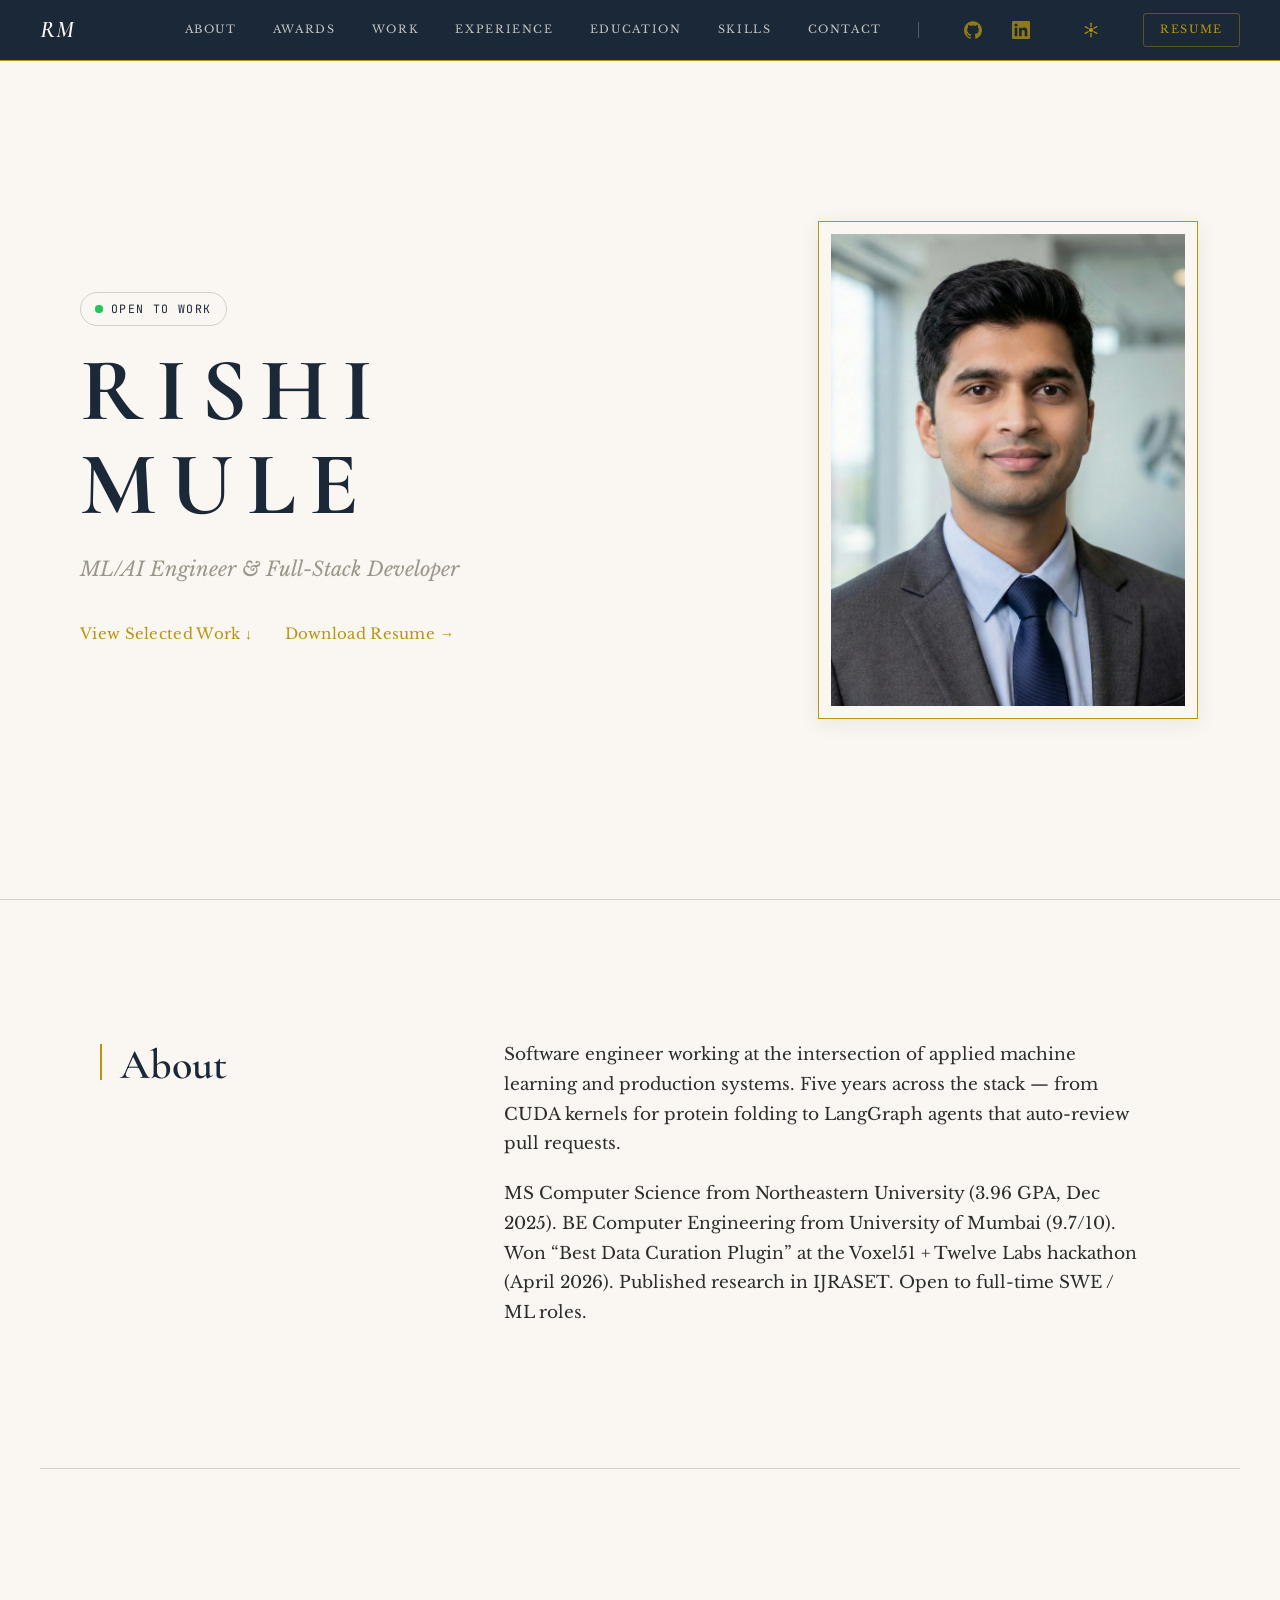
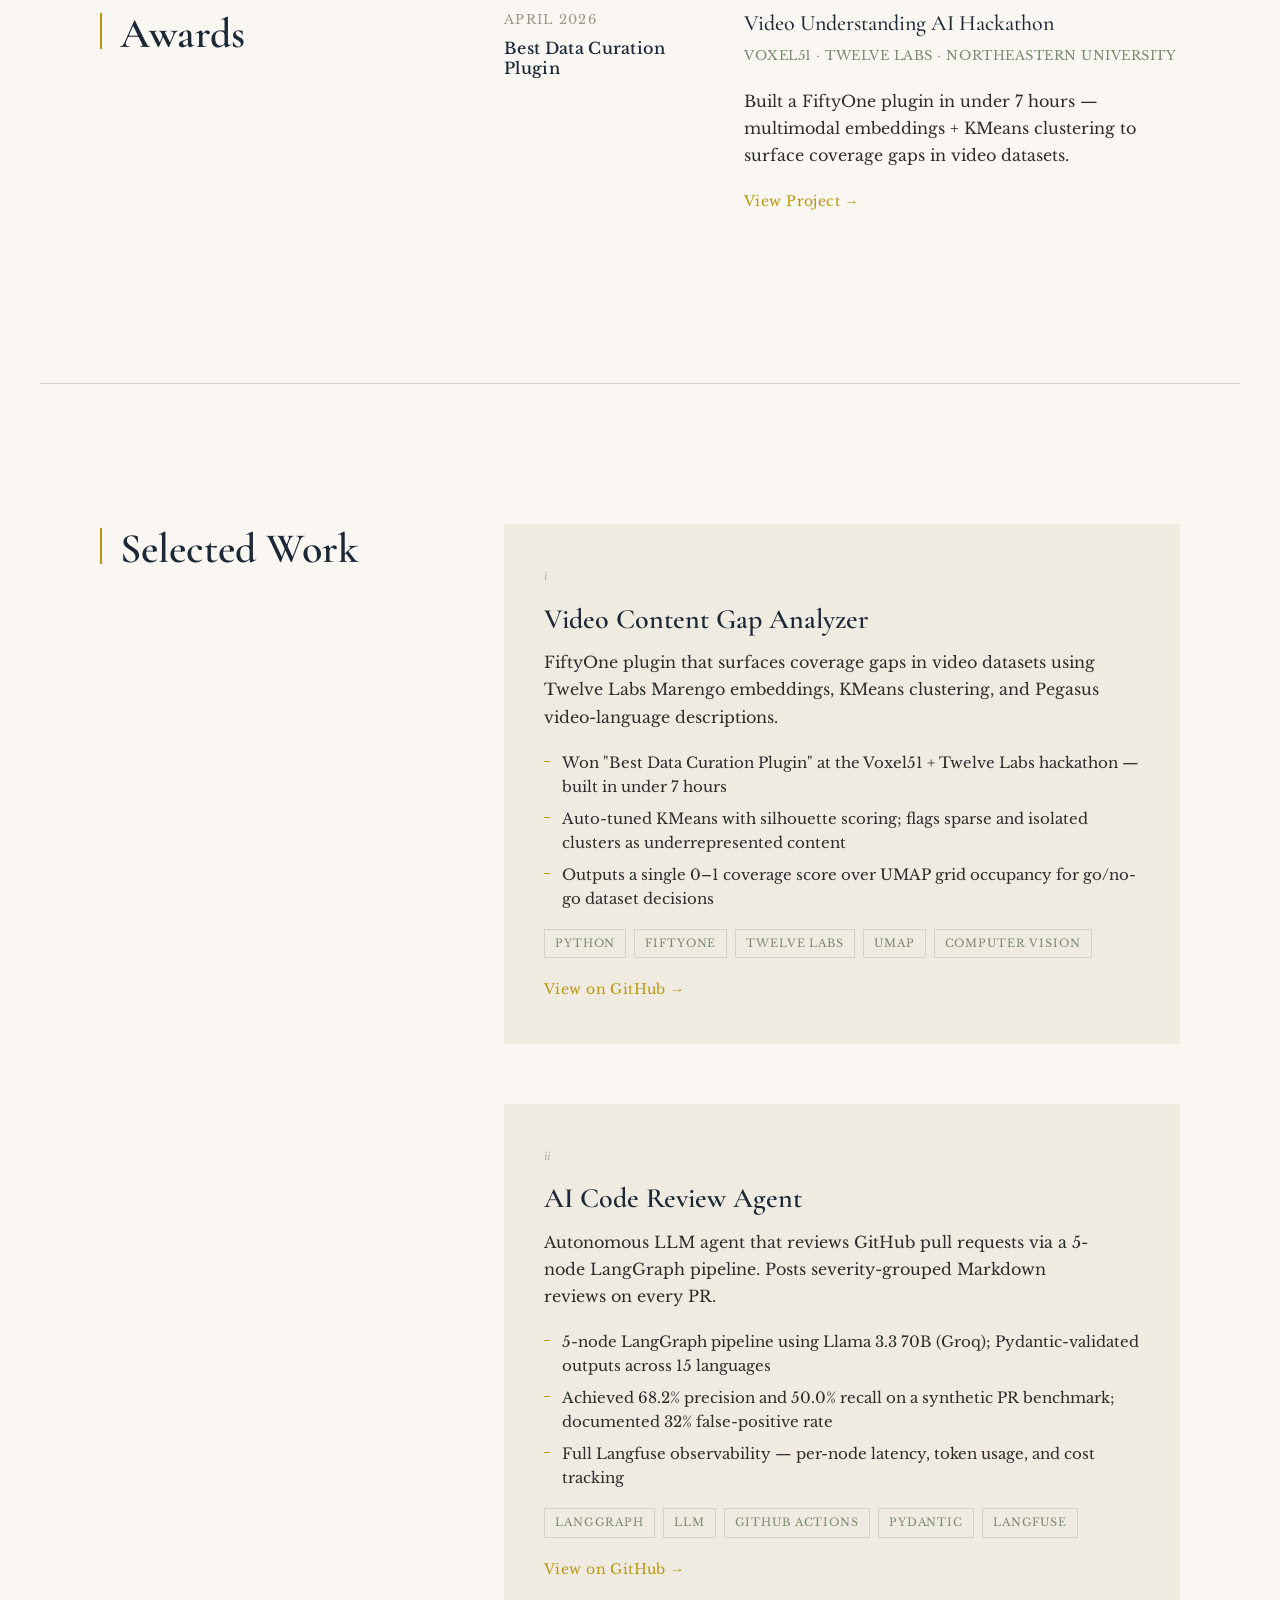
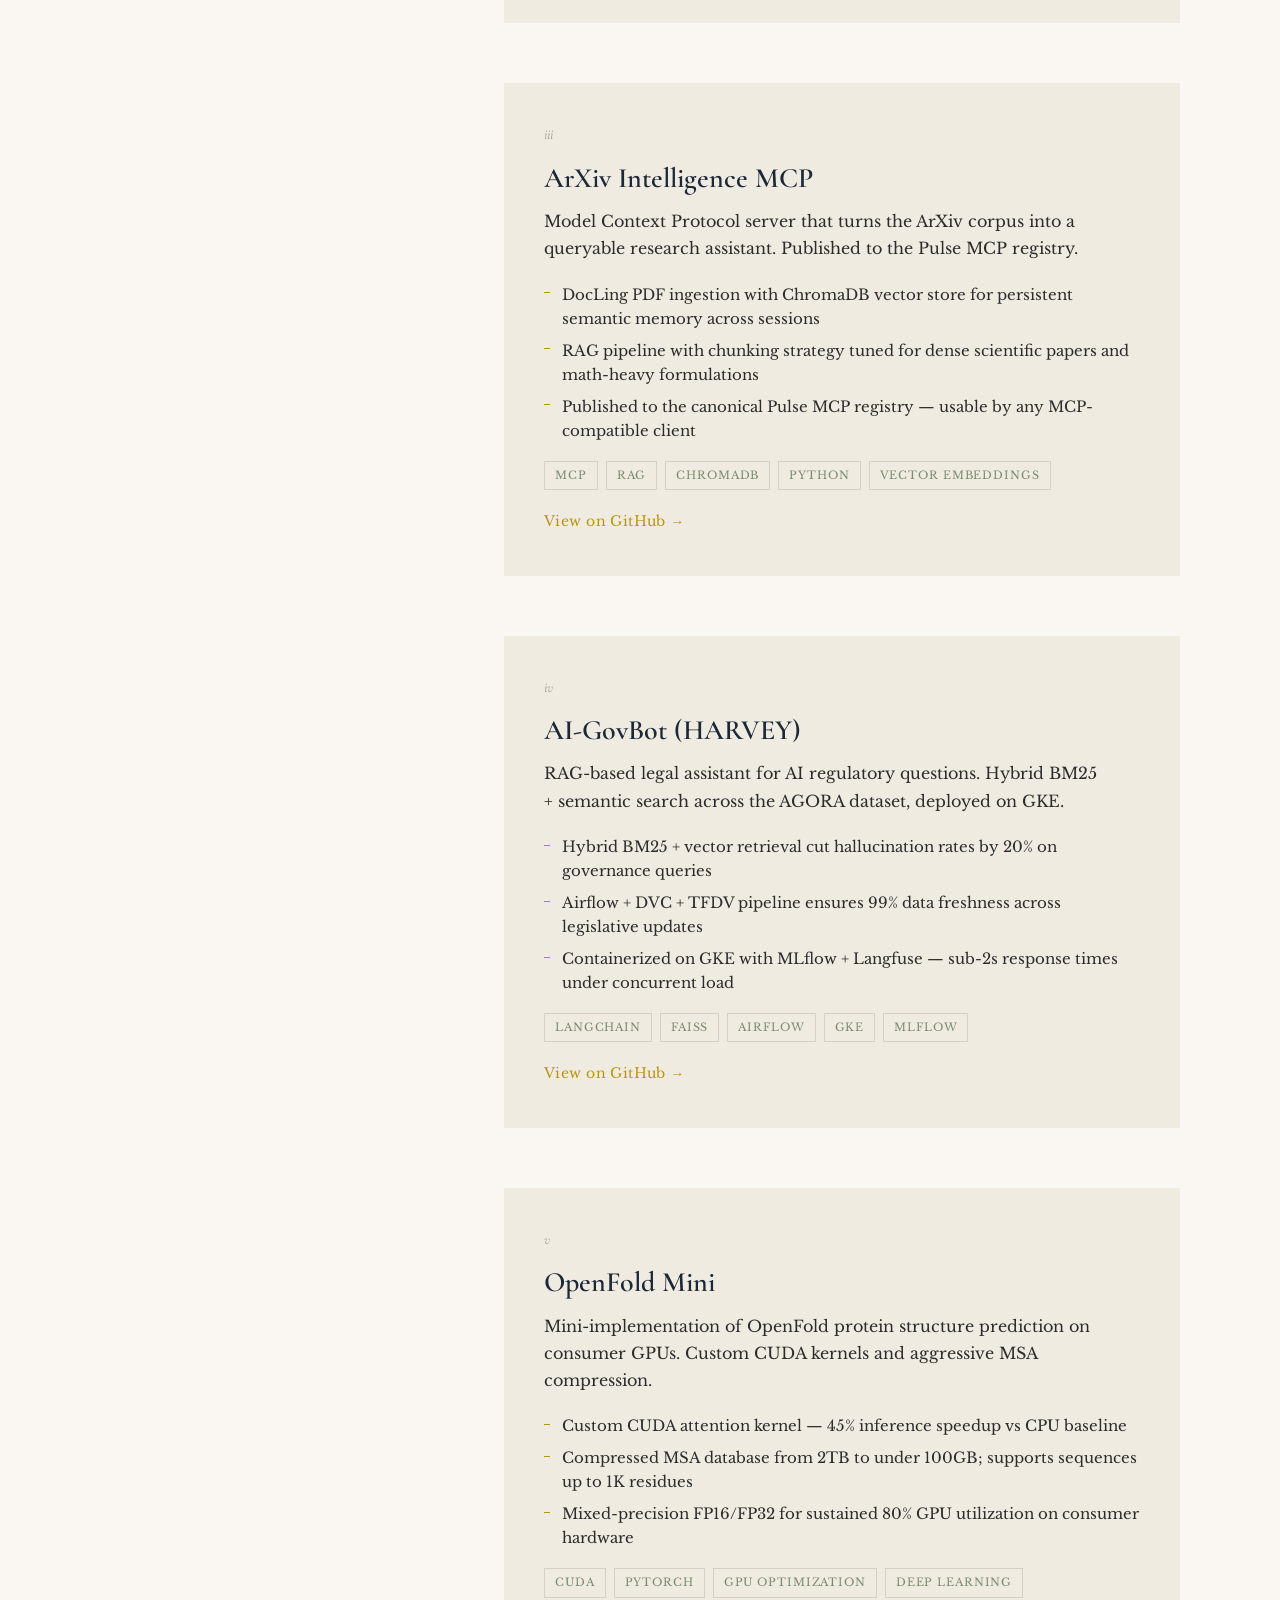
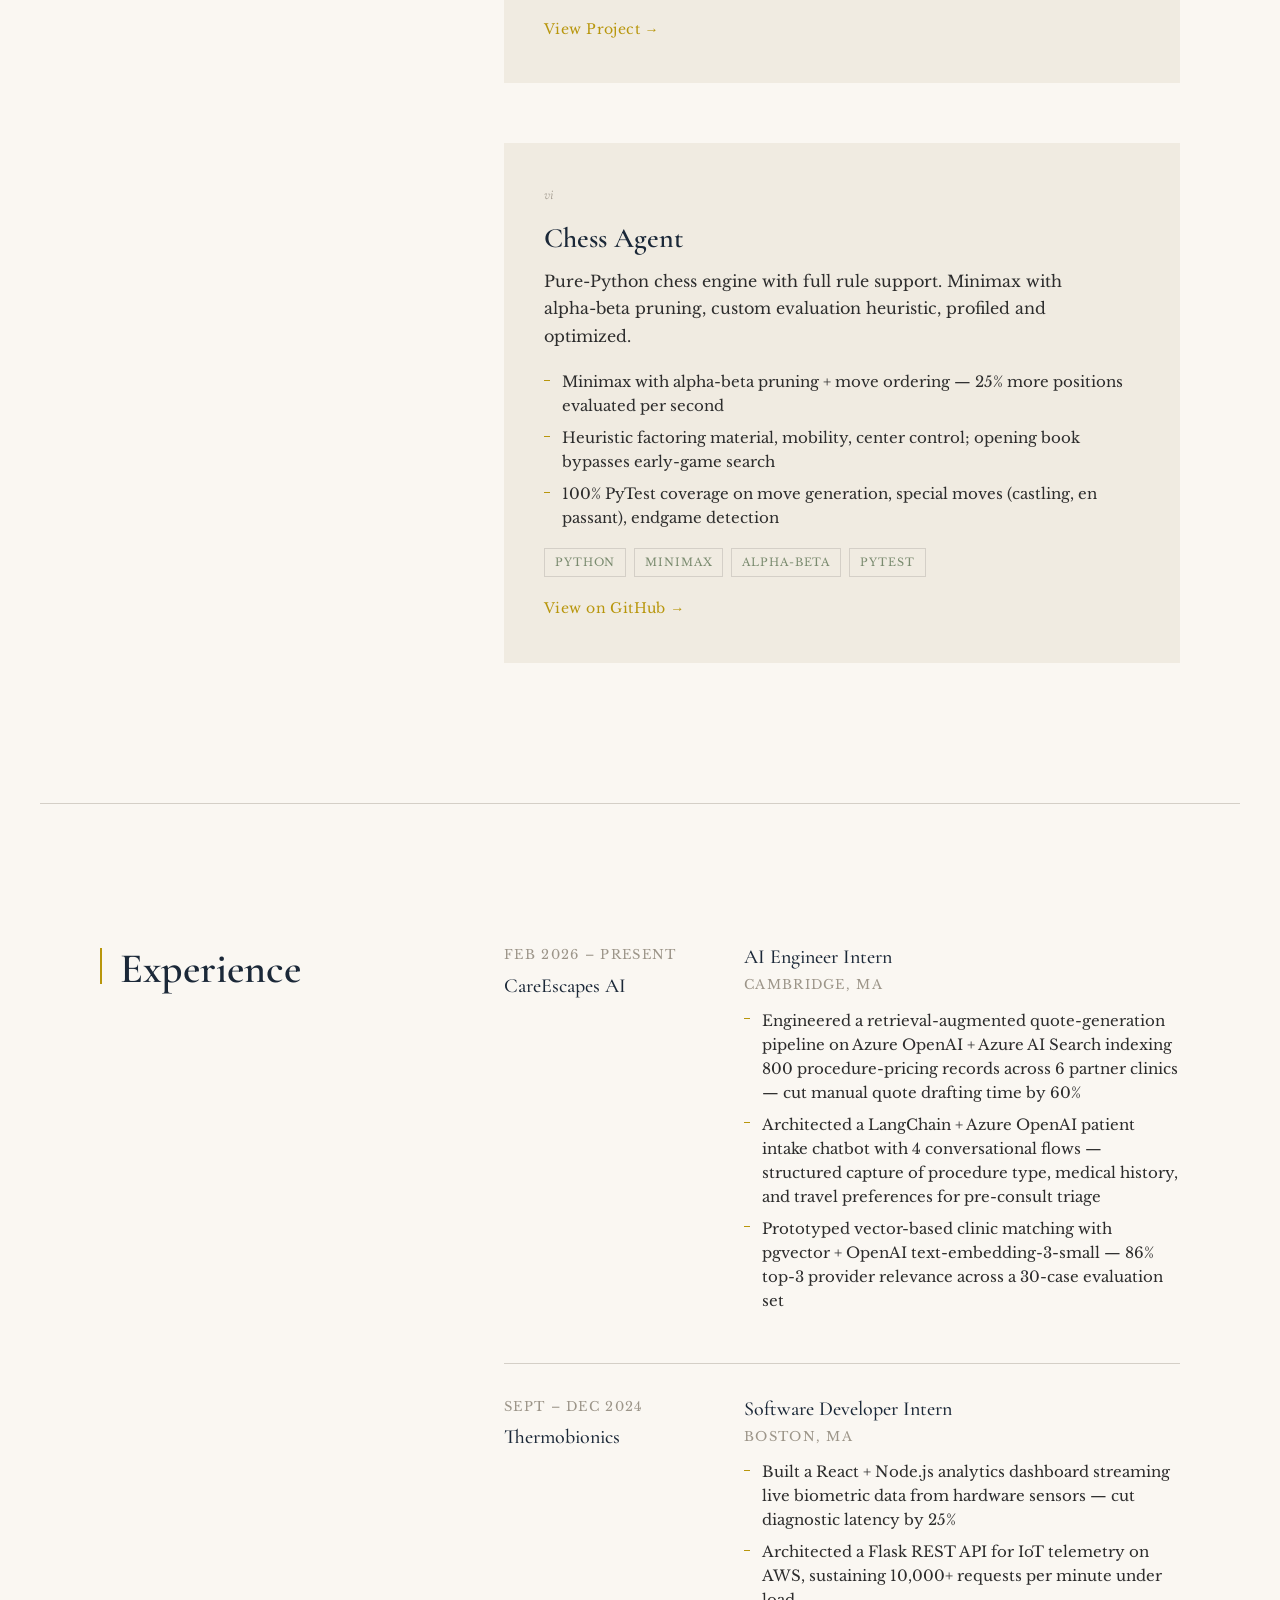
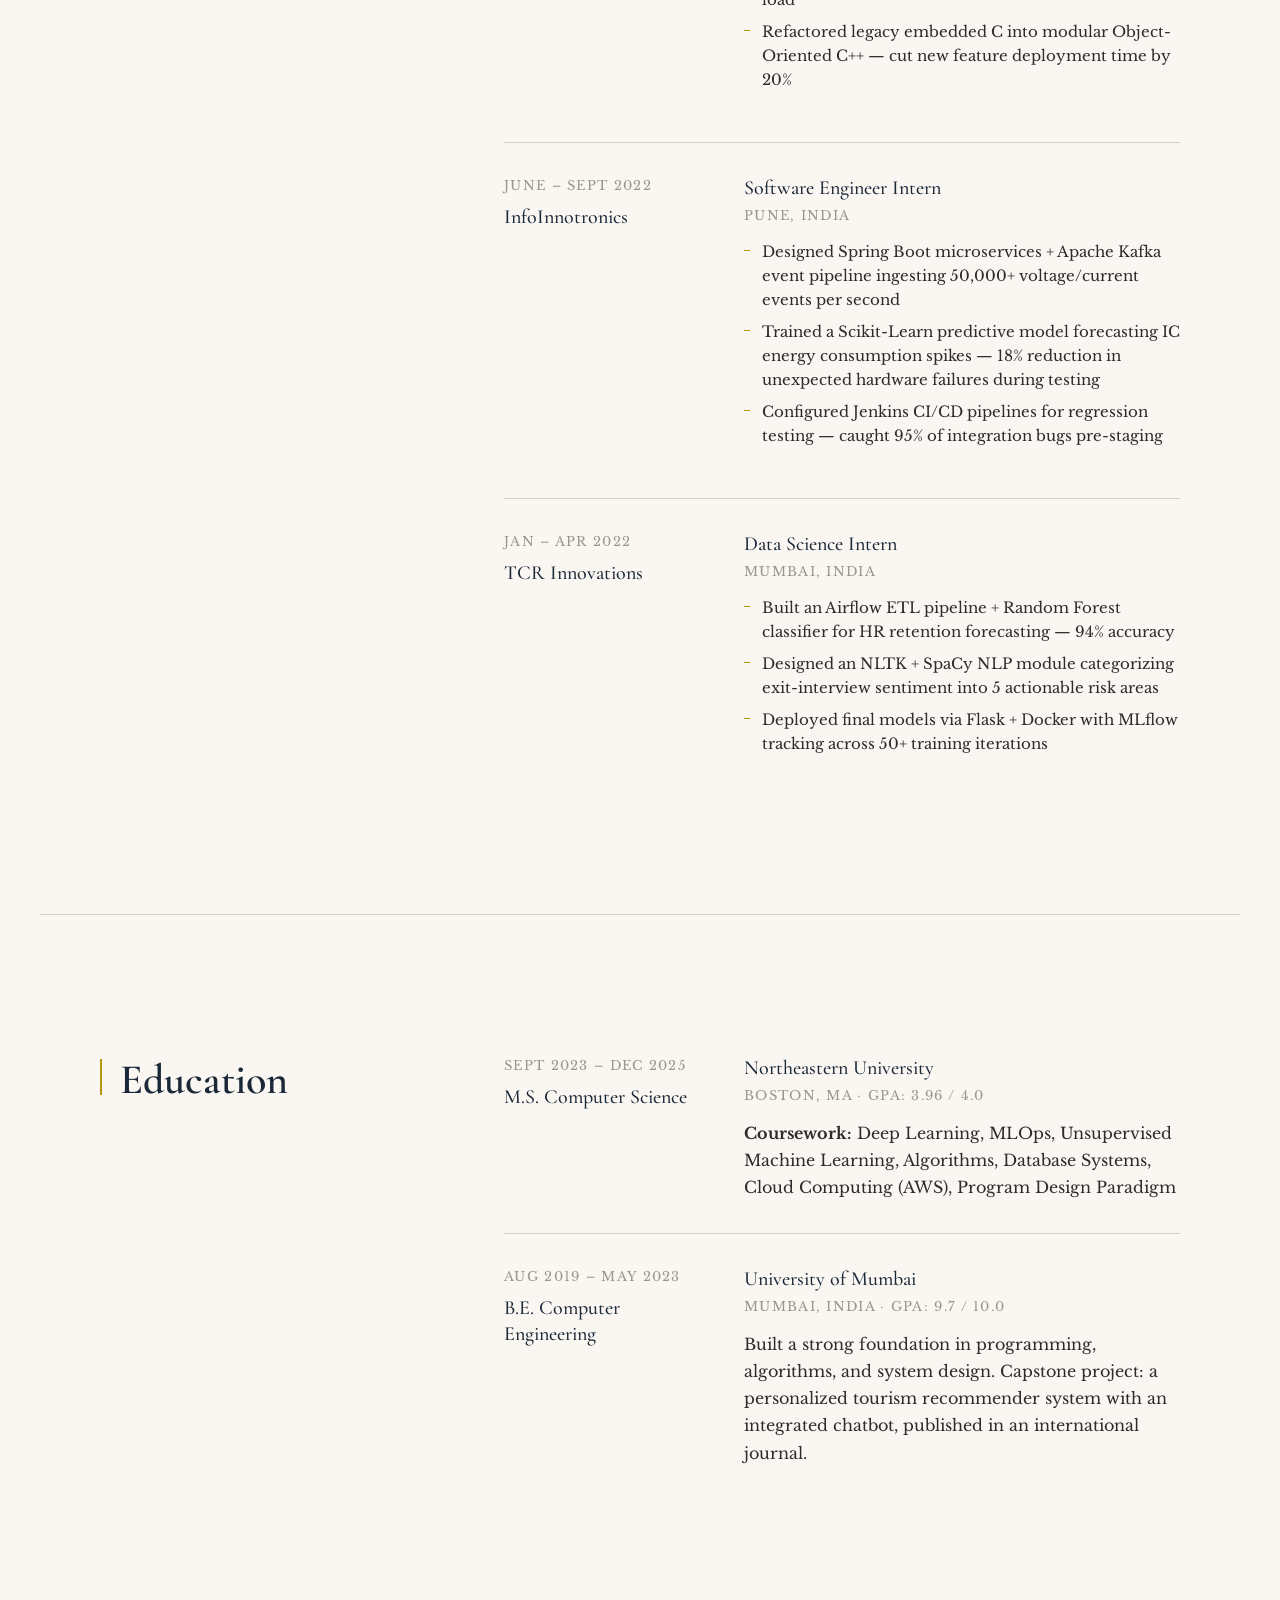
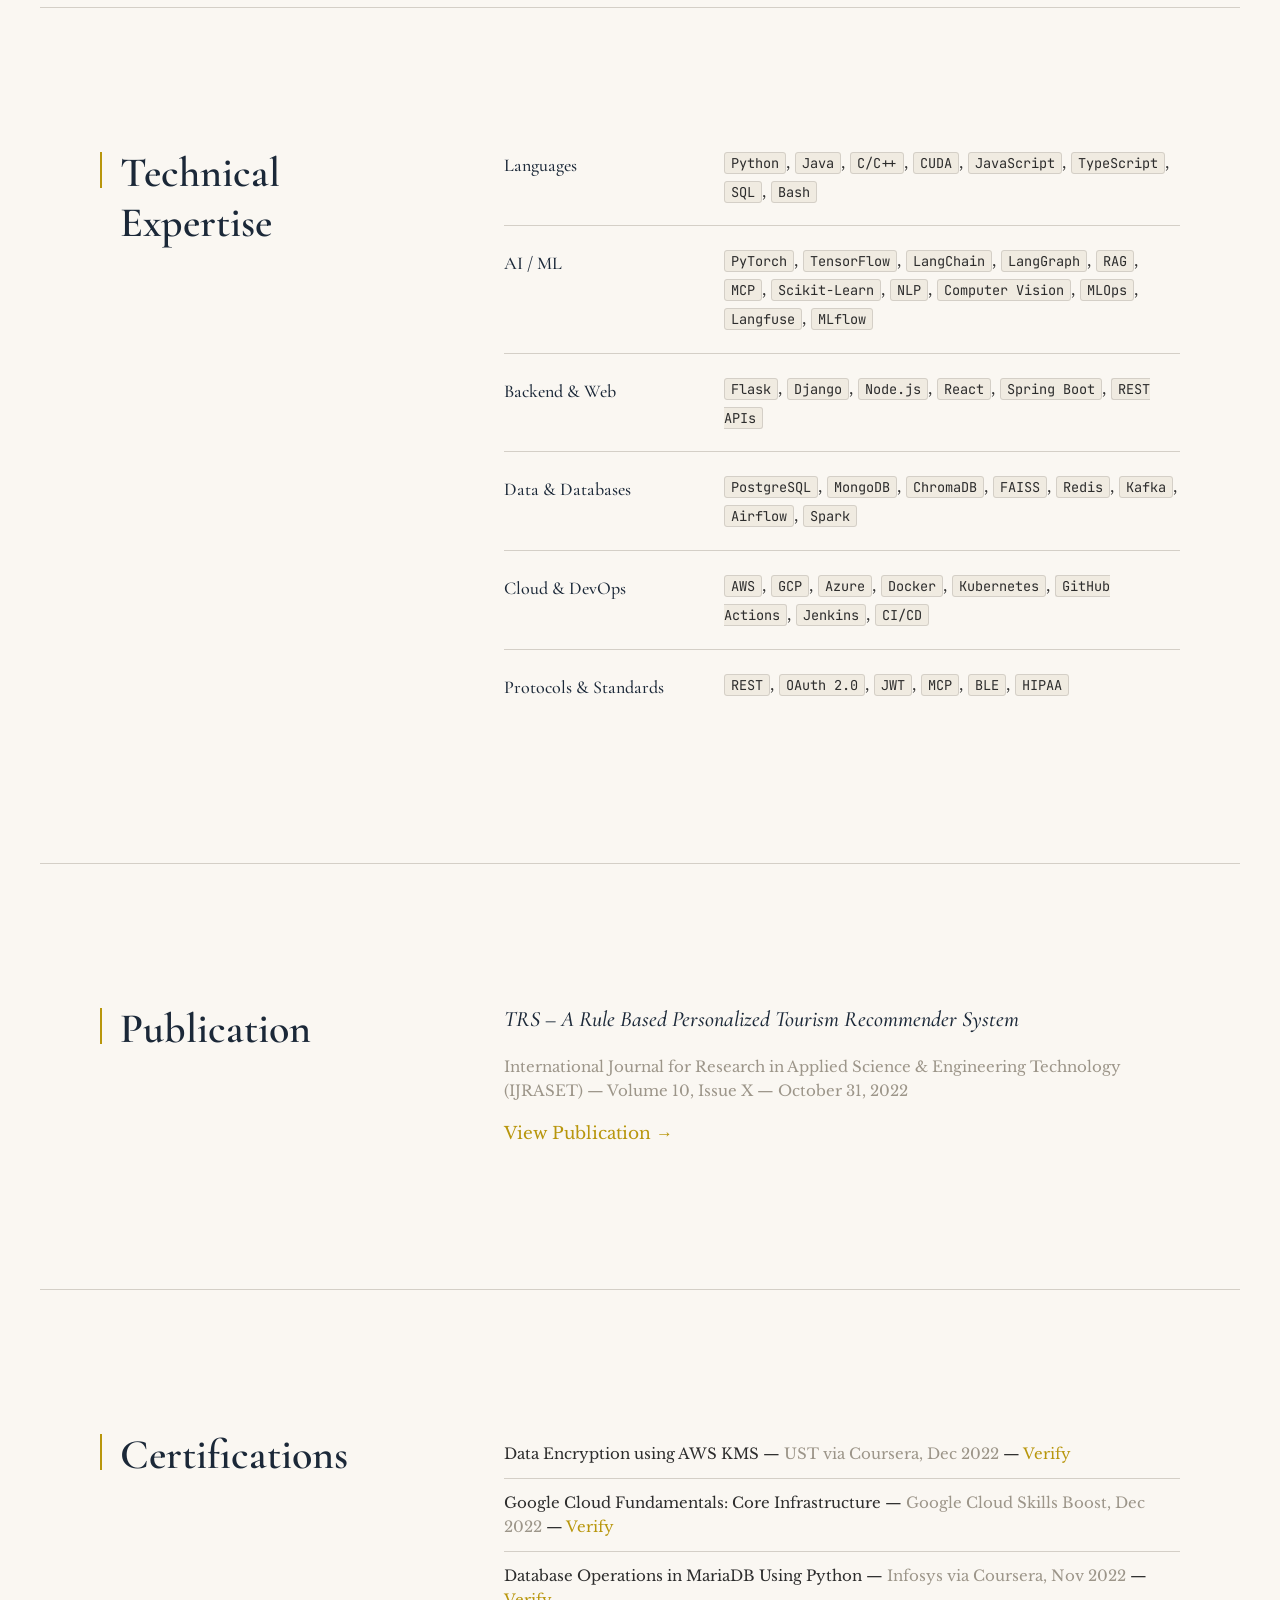
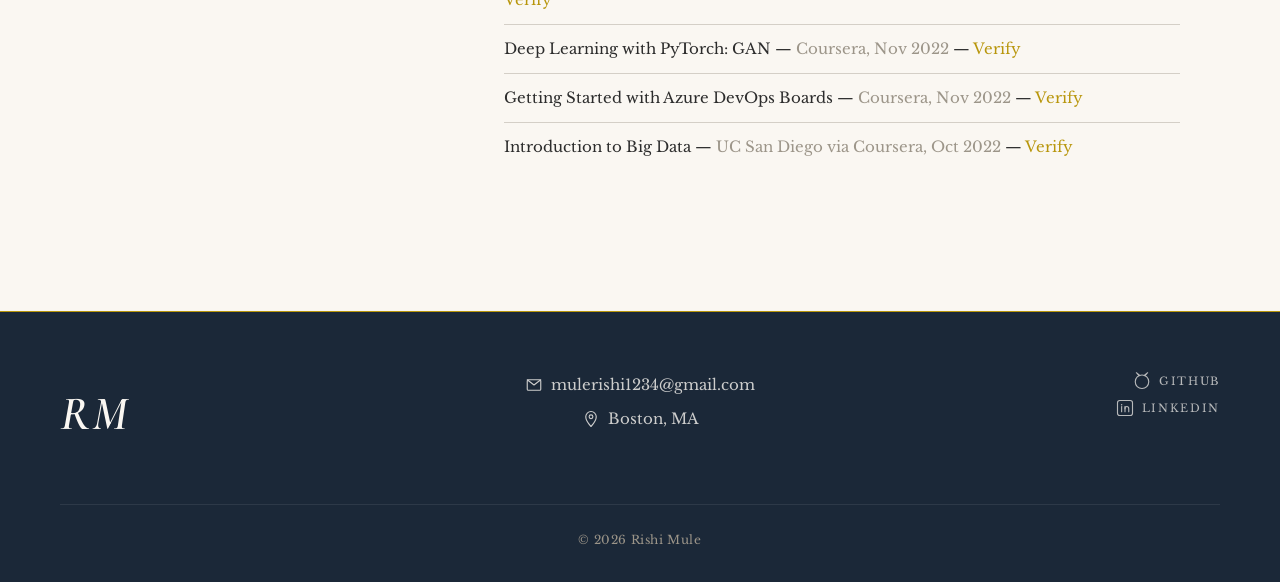
==== commit 47e47dbb: "feat(content): show location (Boston, MA) in footer contact" ====
--- a/index.html
+++ b/index.html
@@ -64,6 +64,12 @@
           "https://github.com/rishimule",
           "https://www.linkedin.com/in/rishi-mule/"
         ],
+        "address": {
+          "@type": "PostalAddress",
+          "addressLocality": "Boston",
+          "addressRegion": "MA",
+          "addressCountry": "US"
+        },
         "alumniOf": [
           {
             "@type": "CollegeOrUniversity",
--- a/assets/css/styles.css
+++ b/assets/css/styles.css
@@ -861,7 +861,8 @@
   gap: 8px;
 }
 
-.footer-contact a {
+.footer-contact a,
+.footer-contact .footer-location {
   display: inline-flex;
   align-items: center;
   gap: 8px;
